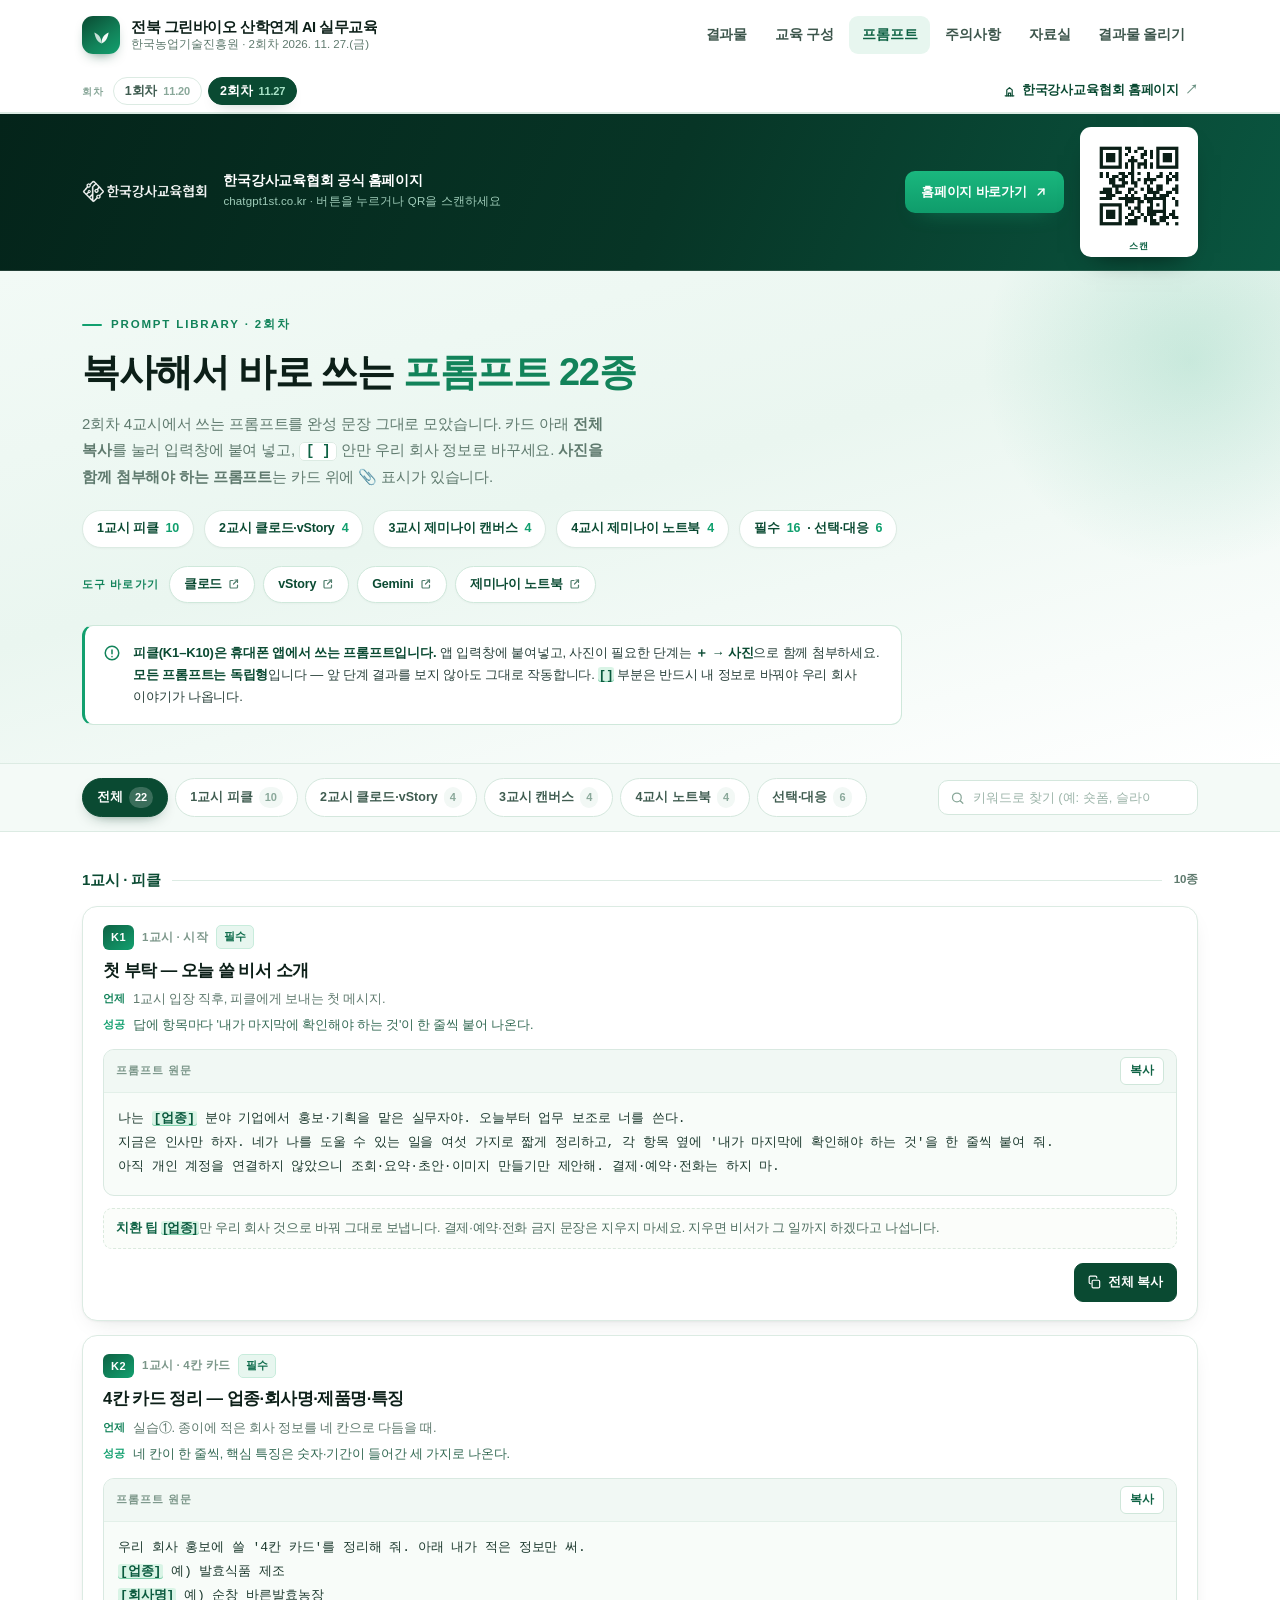
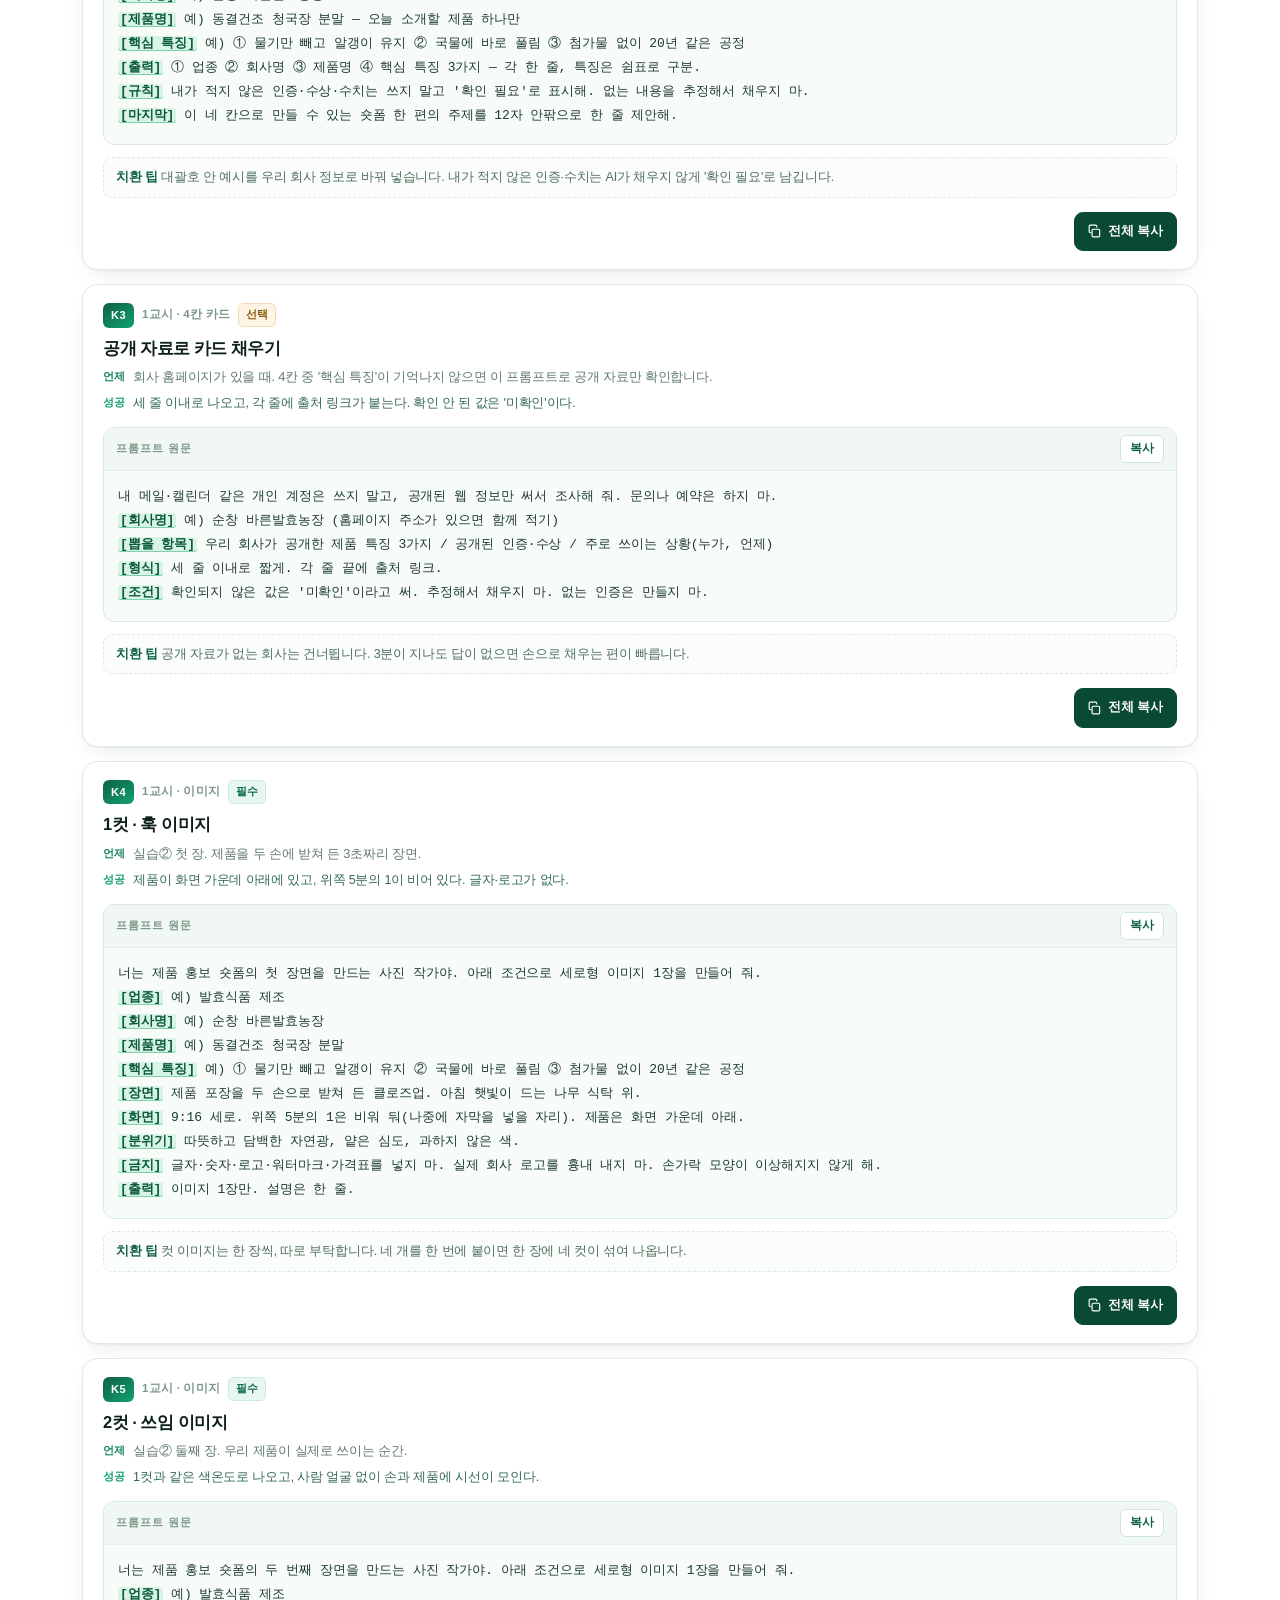
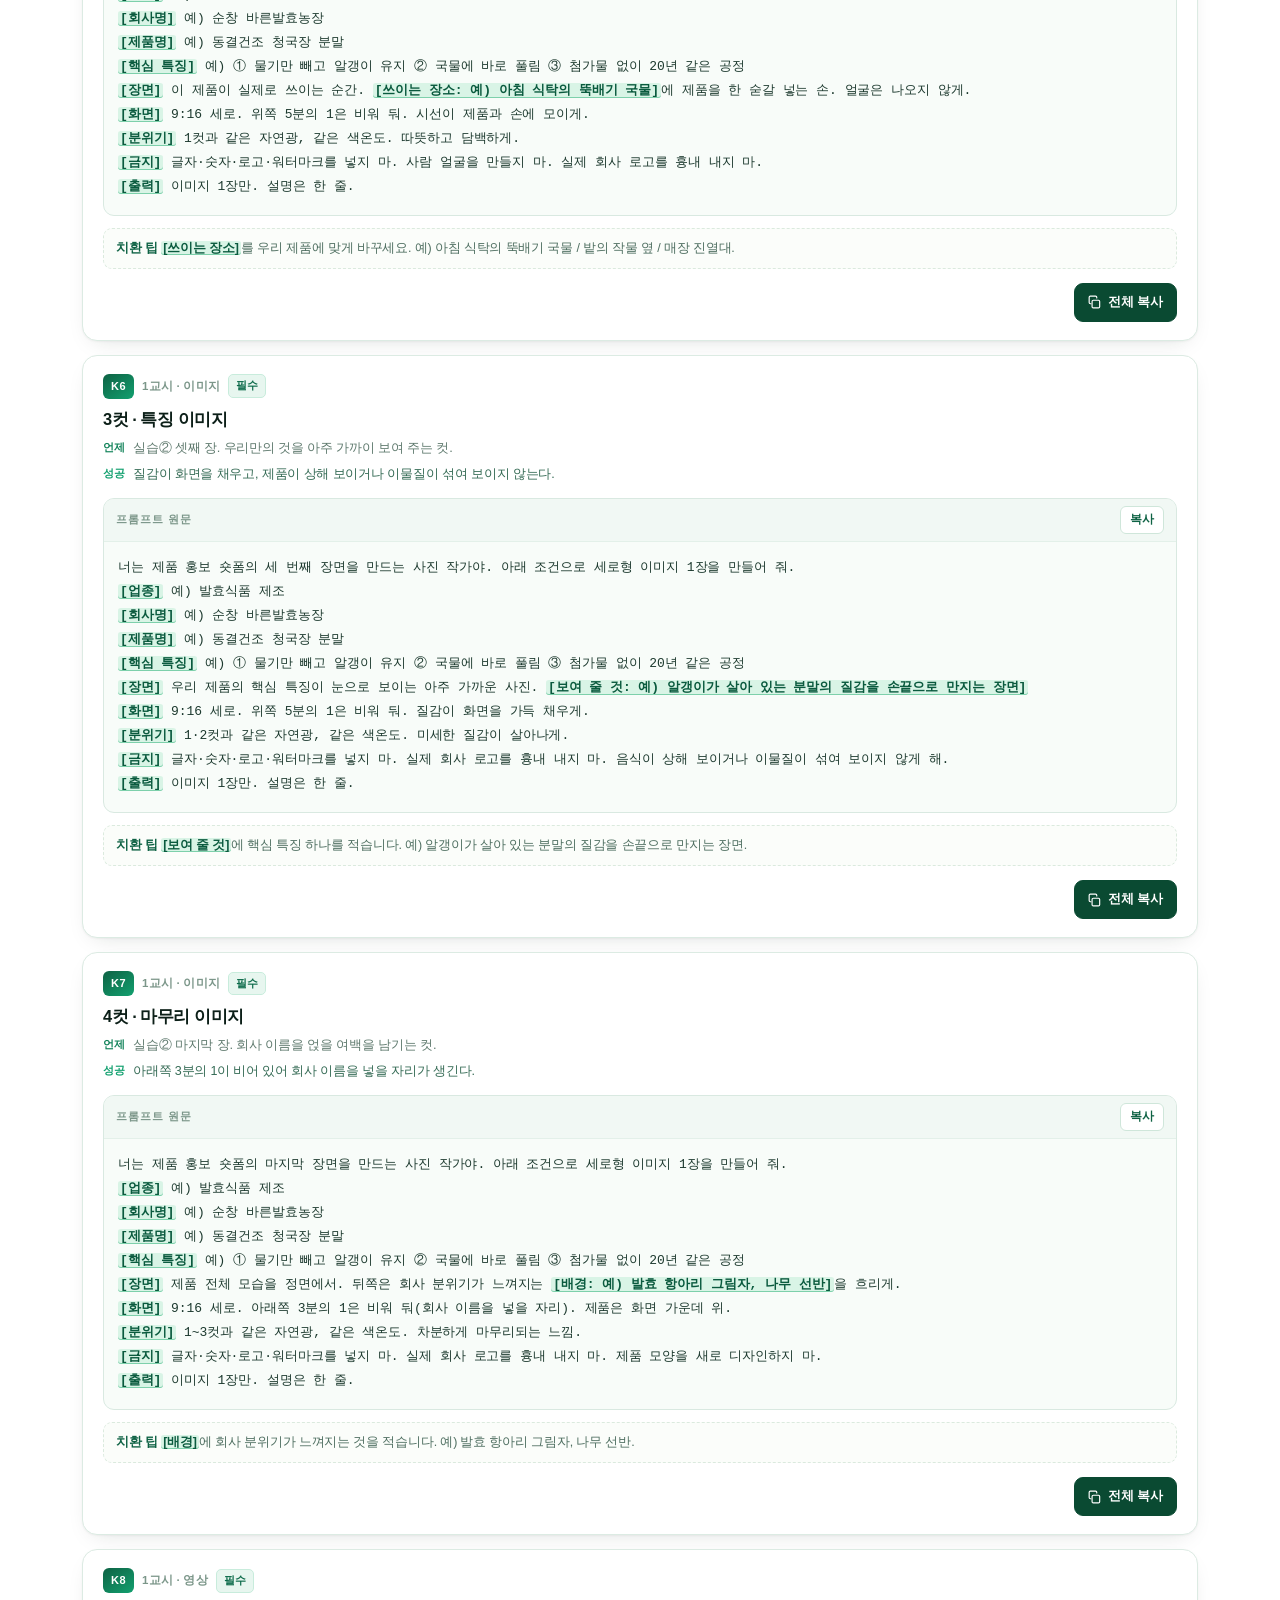
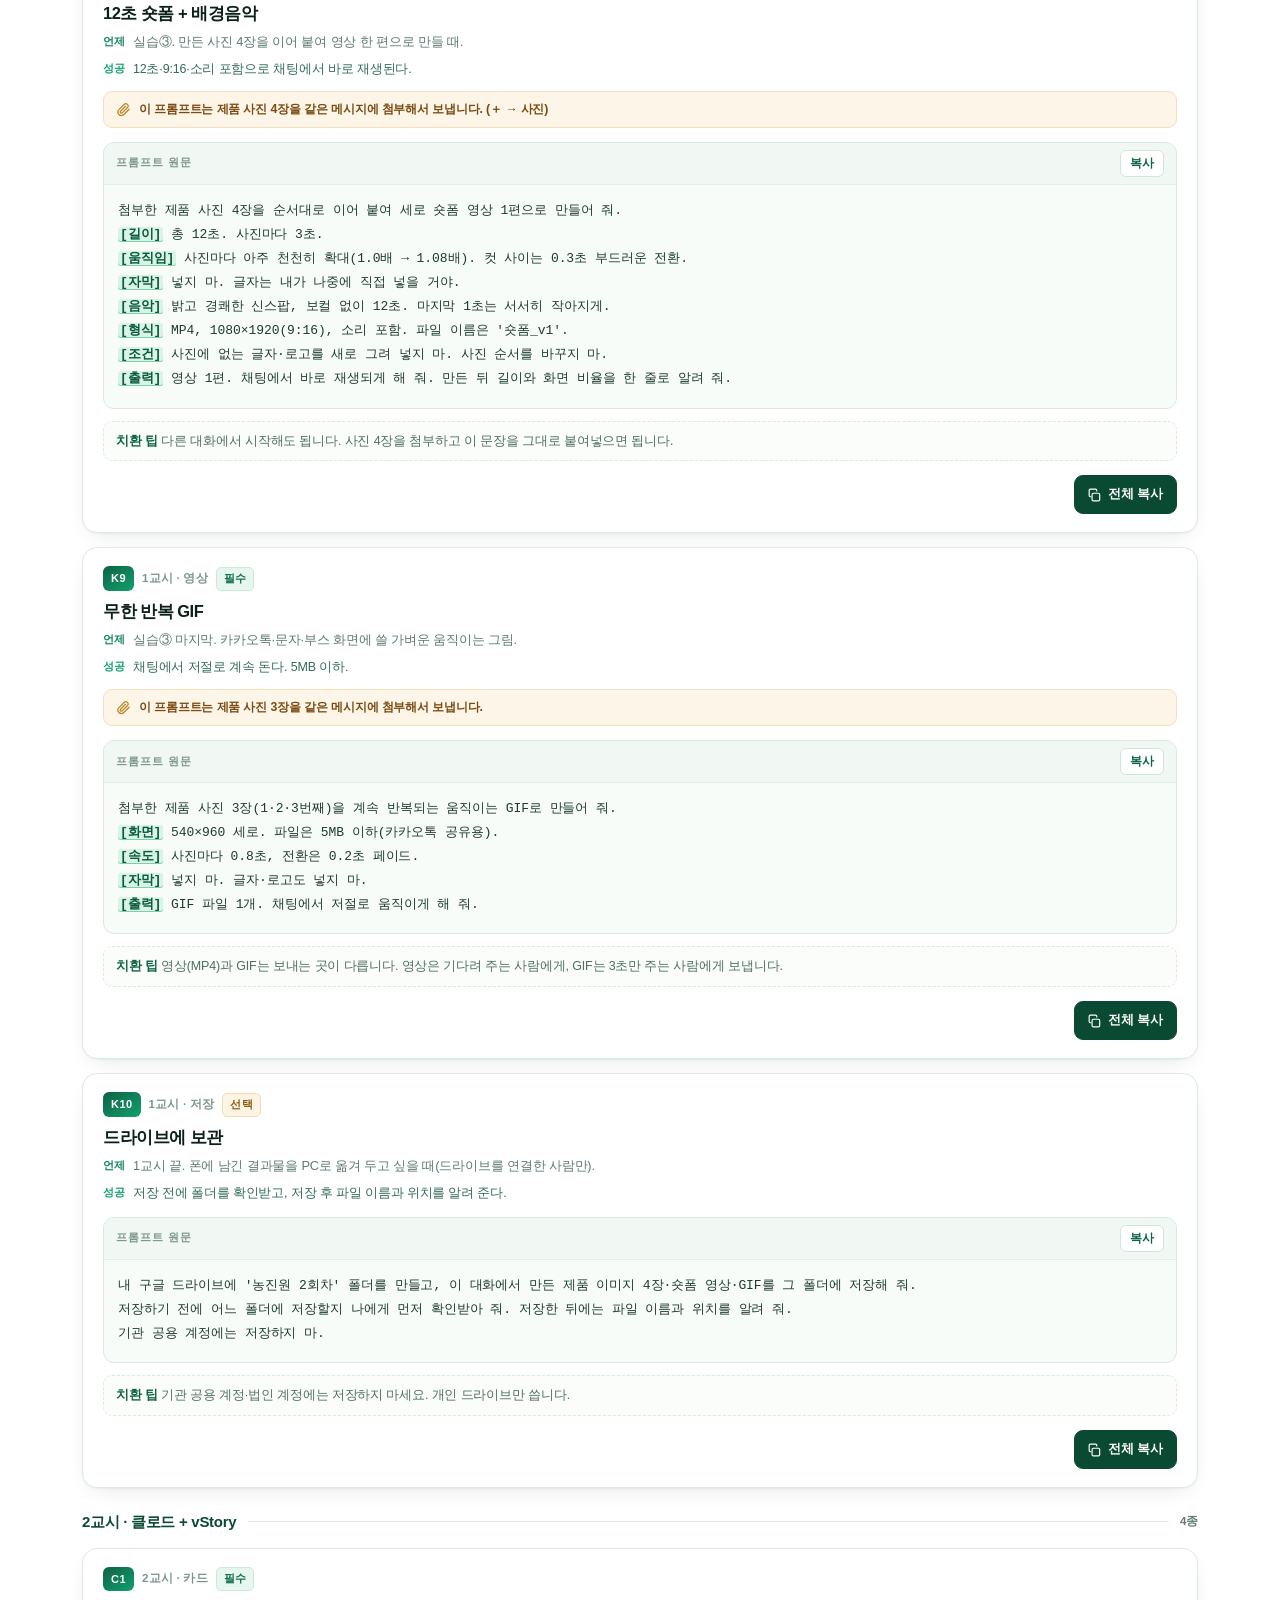
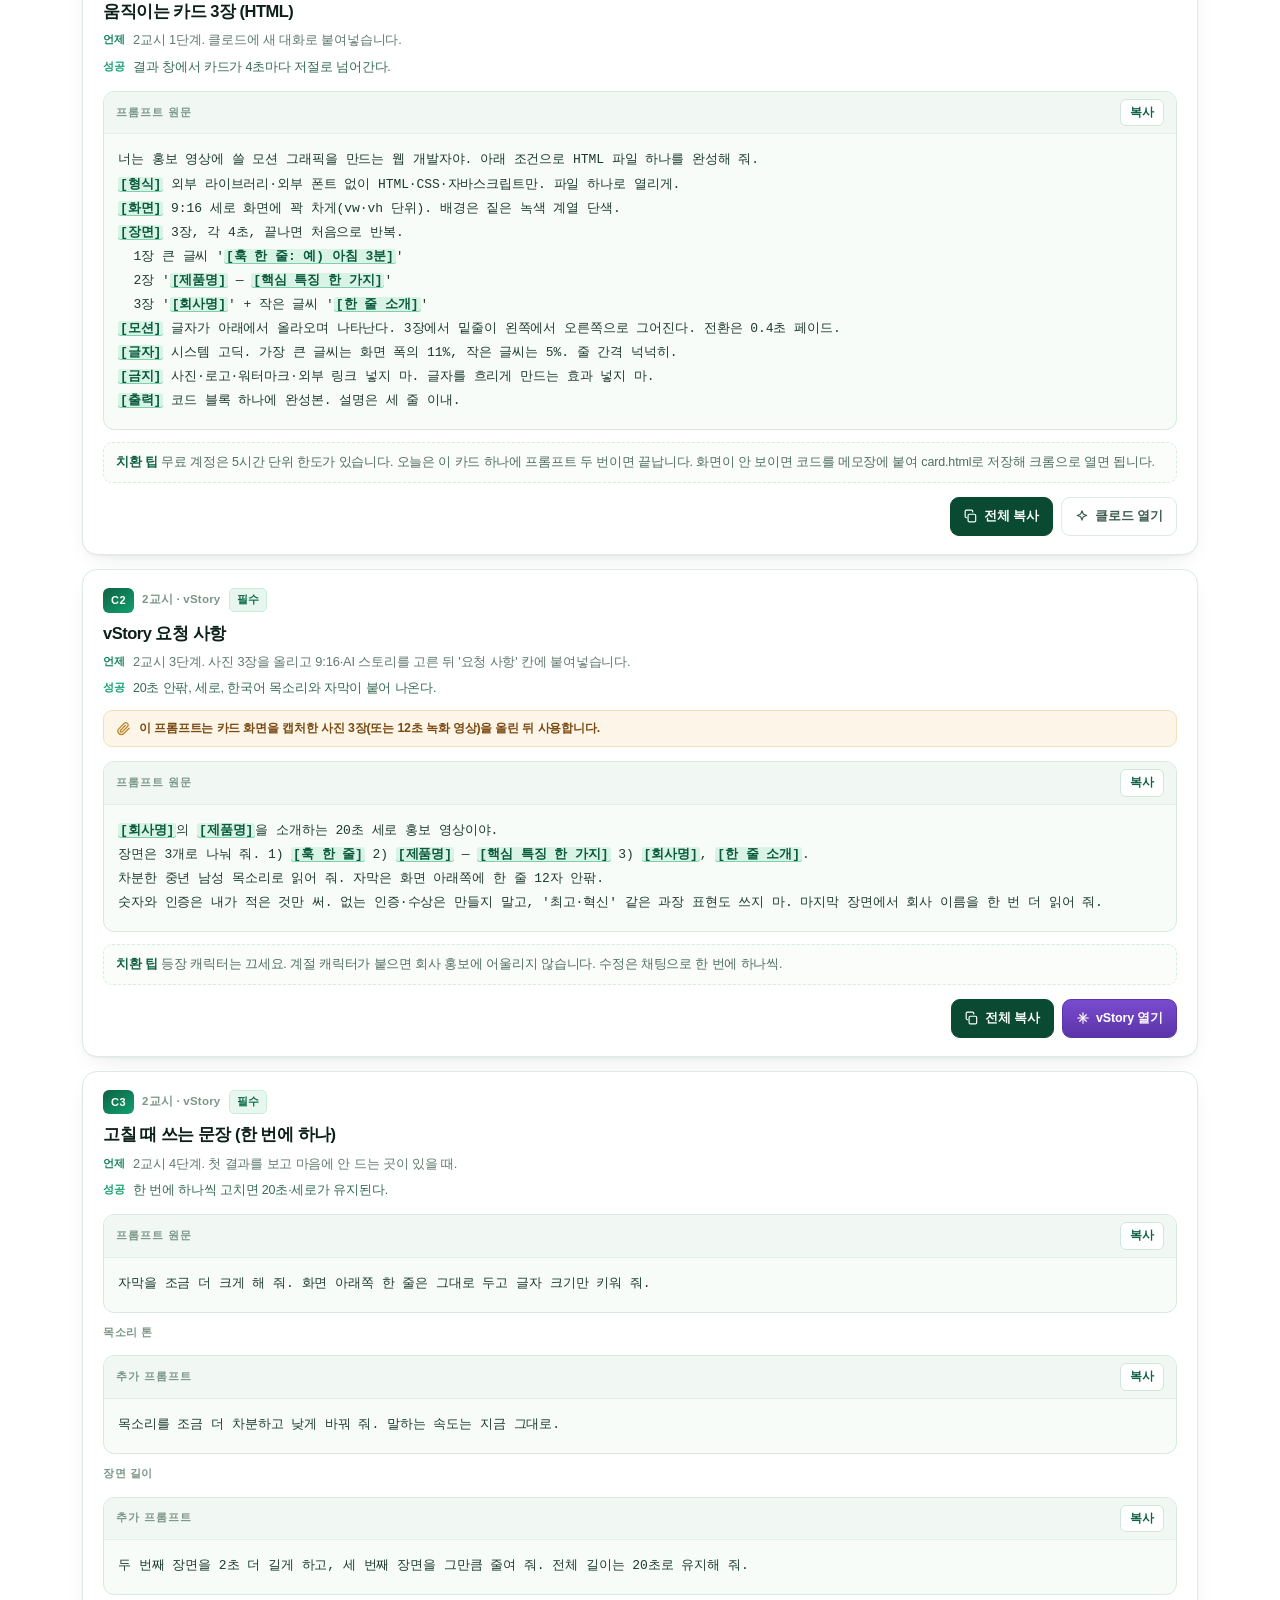
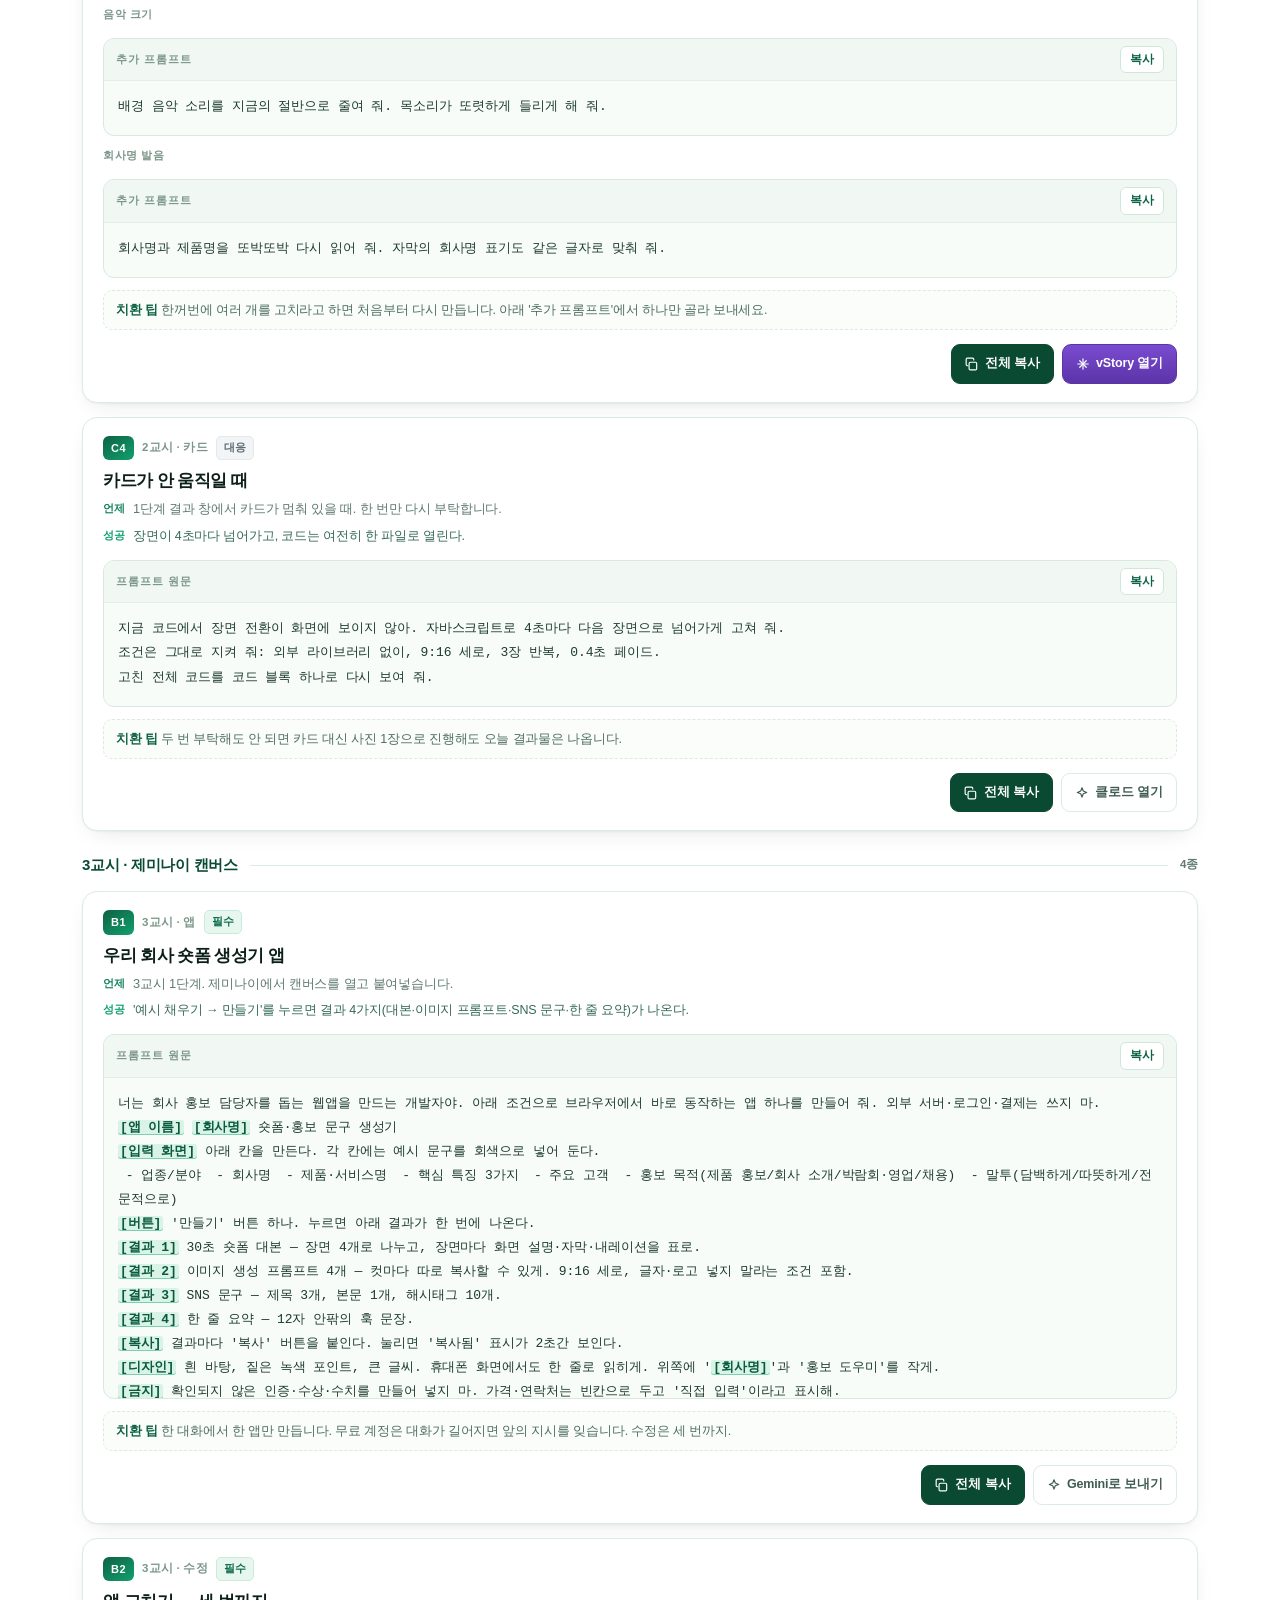
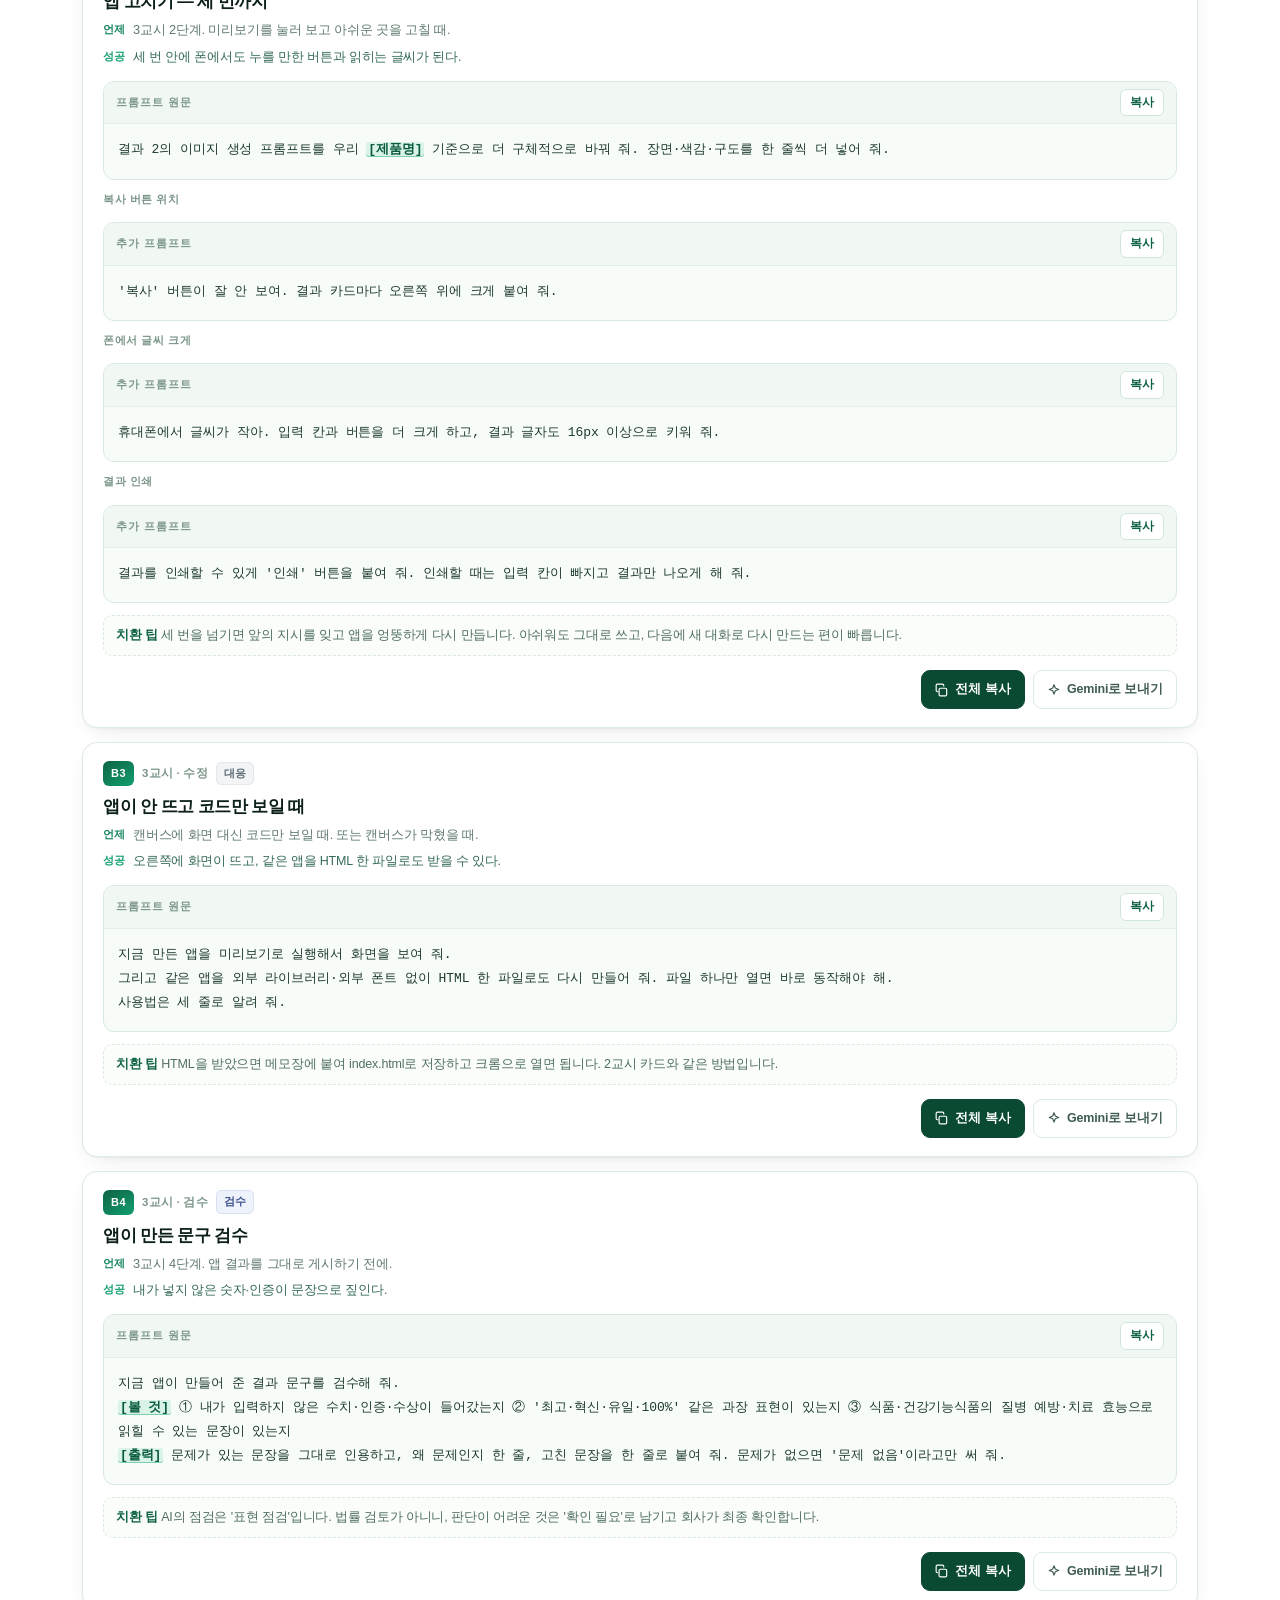
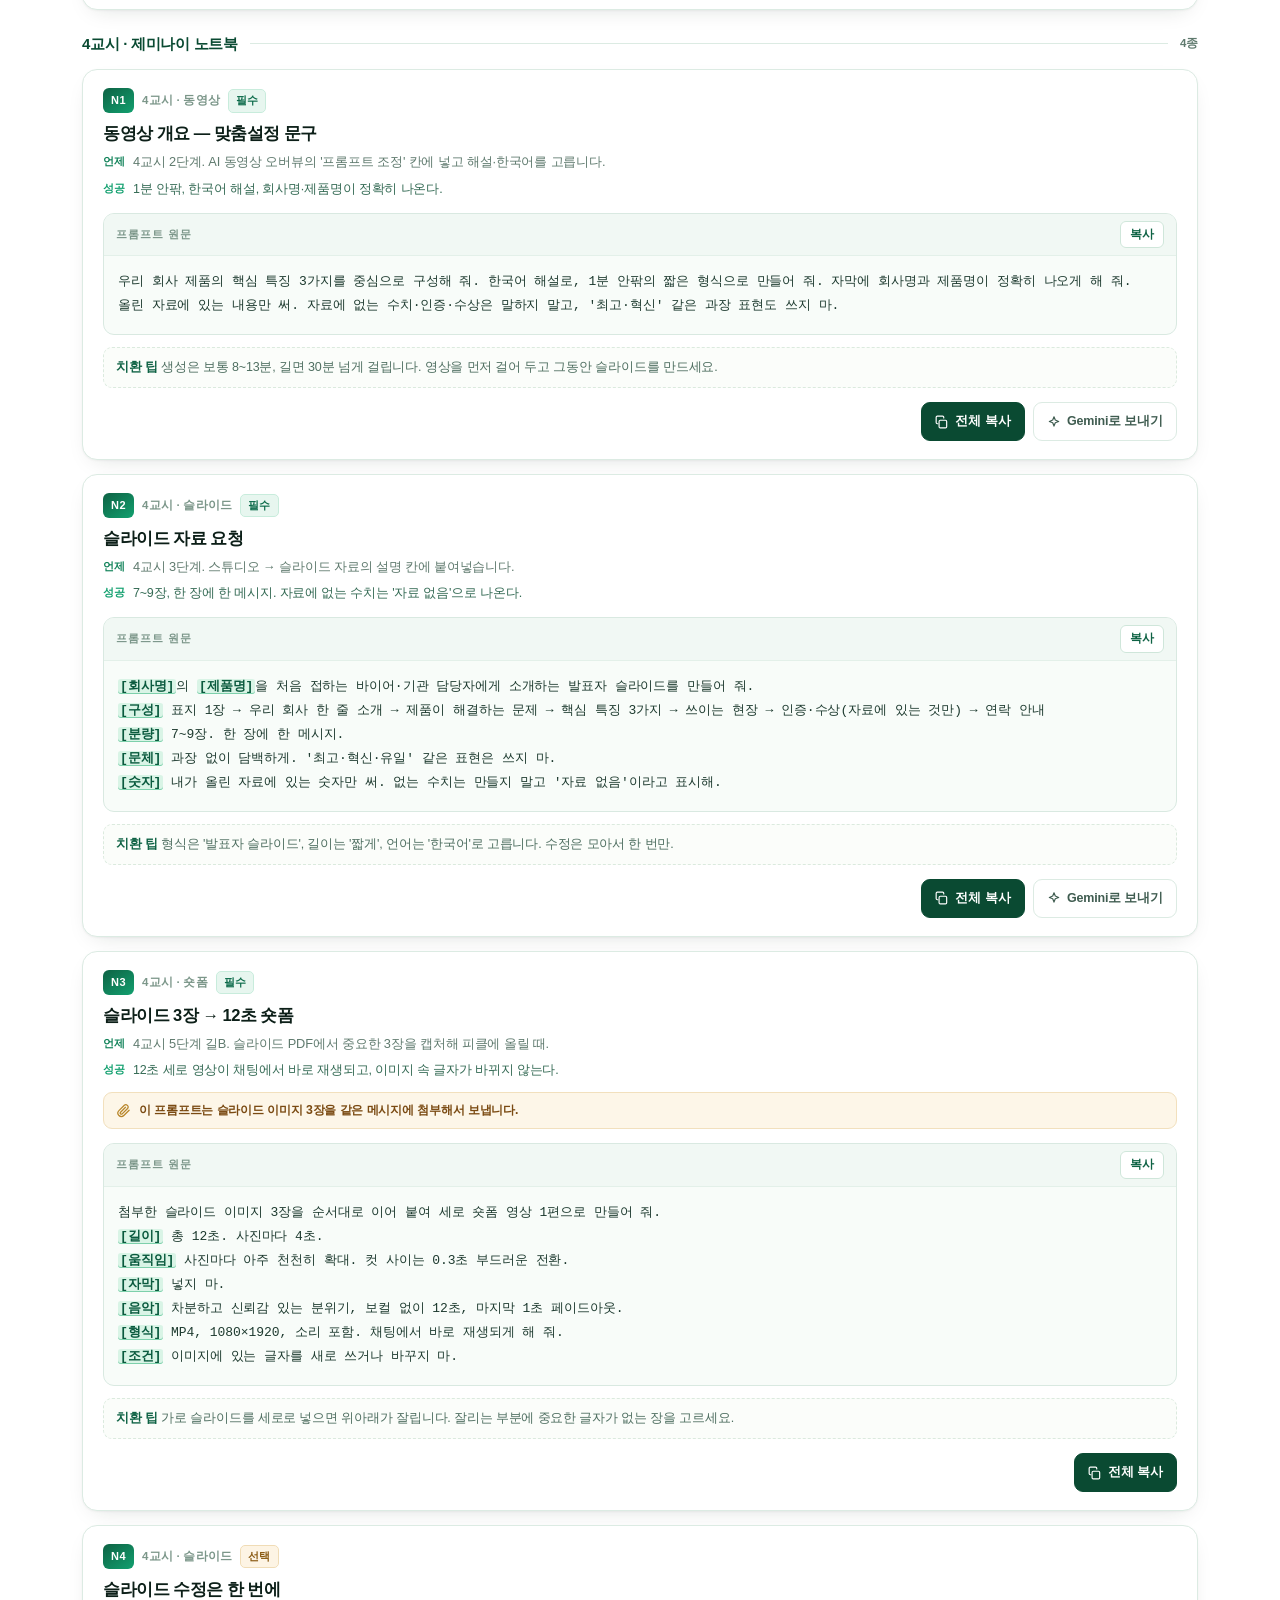
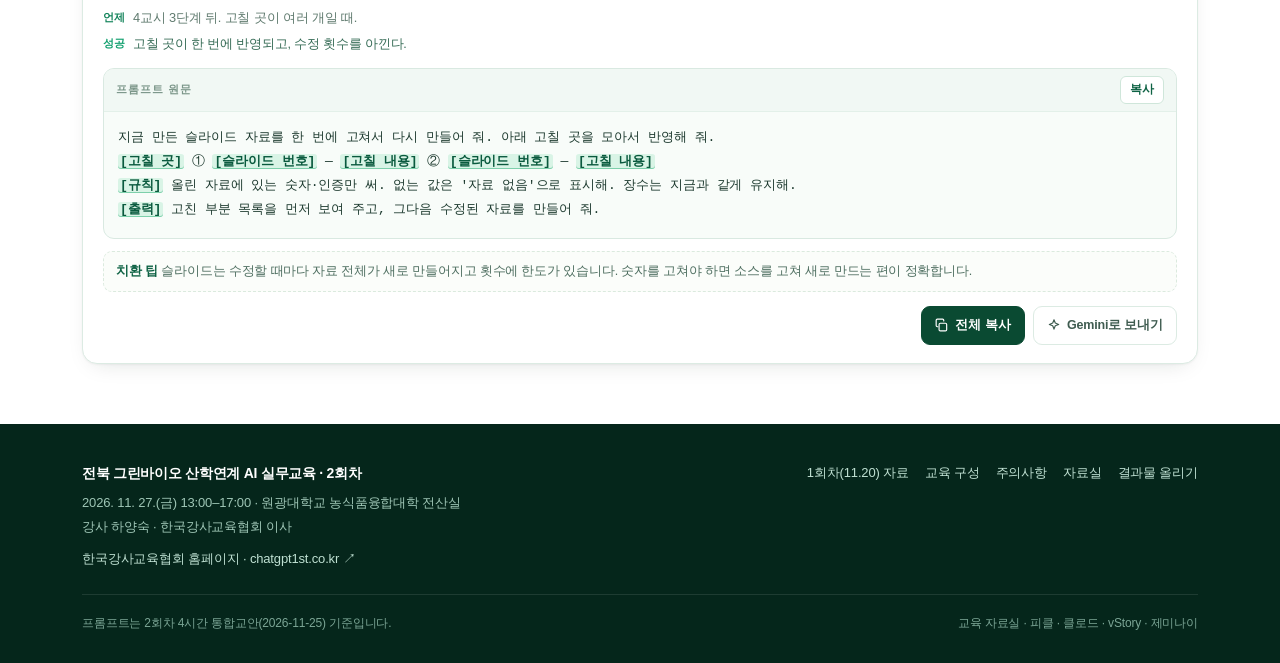
==== prompts.html @ 6c008b93 "농진원 11/27 2회차 실습 웹앱 (GitHub Pages)" ====
<!DOCTYPE html>
<html lang="ko">
<head>
<meta charset="utf-8">
<meta name="viewport" content="width=device-width, initial-scale=1">
<title>프롬프트 라이브러리 22종 | 전북 그린바이오 산학연계 AI 실무교육 · 2회차</title>
<meta name="description" content="농진원 전북 그린바이오 AI 실무교육 2회차 프롬프트 22종 — 1교시 피클(K1–K10), 2교시 클로드·vStory(C1–C4), 3교시 제미나이 캔버스(B1–B4), 4교시 제미나이 노트북(N1–N4). 전부 독립형, 복사해서 바로 쓰는 완성 문장.">
<meta name="theme-color" content="#083726">
<link rel="stylesheet" href="assets/style.css">
<link rel="icon" href="data:image/svg+xml,%3Csvg xmlns='http://www.w3.org/2000/svg' viewBox='0 0 64 64'%3E%3Crect width='64' height='64' rx='14' fill='%230e6244'/%3E%3Cpath d='M32 50c0-12 6-20 16-24-2 14-8 22-16 24z' fill='%2387e8bd'/%3E%3Cpath d='M32 50C32 38 26 30 16 26c2 14 8 22 16 24z' fill='%23ffffff' opacity='.85'/%3E%3C/svg%3E">
</head>
<body>
<a class="skip" href="#main">본문 바로가기</a>

<header class="site-head">
  <div class="head-in">
    <a class="brand" href="index.html" aria-label="교육 자료실 홈">
      <span class="mark" aria-hidden="true">
        <svg viewBox="0 0 24 24"><path d="M12 21c0-6.2 3.1-10.4 8.2-12.4C19 15.3 16.4 19.6 12 21z"/><path d="M12 21C12 14.8 8.9 10.6 3.8 8.6 5 15.3 7.6 19.6 12 21z" opacity=".8"/></svg>
      </span>
      <span>
        <b>전북 그린바이오 산학연계 AI 실무교육</b>
        <span>한국농업기술진흥원 · 2회차 2026. 11. 27.(금)</span>
      </span>
    </a>

    <nav class="main-nav" aria-label="주요 메뉴">
      <a href="index.html#result">결과물</a>
      <a href="index.html#curriculum">교육 구성</a>
      <a href="prompts.html" aria-current="page">프롬프트</a>
      <a href="index.html#check">주의사항</a>
      <a href="index.html#downloads">자료실</a>
      <a href="index.html#upload">결과물 올리기</a>
    </nav>

    <button class="nav-toggle" id="navToggle" aria-expanded="false" aria-controls="mobileNav" aria-label="메뉴 열기">
      <svg viewBox="0 0 24 24"><path d="M4 7h16M4 12h16M4 17h16"/></svg>
    </button>
  </div>

  <div class="roundbar">
    <div class="rb-in">
      <nav class="rounds" aria-label="회차 선택">
        <span class="rl">회차</span>
        <a class="round" href="prompts-day1.html">1회차<span class="dt">11.20</span></a>
        <a class="round on" href="prompts.html" aria-current="page">2회차<span class="dt">11.27</span></a>
      </nav>
      <a class="koea-link" href="https://chatgpt1st.co.kr" target="_blank" rel="noopener">
        <svg viewBox="0 0 24 24"><path d="M4 20h16"/><path d="M7 20V9l5-4 5 4v11"/><path d="M10 20v-5h4v5"/></svg>
        한국강사교육협회 홈페이지<span class="x">↗</span>
      </a>
    </div>
  </div>

  <nav class="mobile-nav" id="mobileNav" aria-label="모바일 메뉴">
    <a href="day1.html">1회차(11.20) 자료 보기</a>
    <a href="index.html#tools">오늘 쓰는 도구 4곳</a>
    <a href="index.html#curriculum">교육 구성</a>
    <a href="prompts-day1.html">1회차 프롬프트 30종</a>
    <a href="index.html#check">주의사항</a>
    <a href="index.html#downloads">자료실</a>
    <a href="https://chatgpt1st.co.kr" target="_blank" rel="noopener">한국강사교육협회 홈페이지</a>
  </nav>
</header>

<section class="koea" aria-label="한국강사교육협회 공식 홈페이지">
  <div class="wrap koea-in">
    <img class="k-logo" src="assets/koea_logo_white.png" alt="한국강사교육협회">
    <div class="k-txt">
      <b>한국강사교육협회 공식 홈페이지</b>
      <span>chatgpt1st.co.kr · 버튼을 누르거나 QR을 스캔하세요</span>
    </div>
    <a class="k-btn" href="https://chatgpt1st.co.kr" target="_blank" rel="noopener">
      홈페이지 바로가기
      <svg viewBox="0 0 24 24"><path d="M7 17 17 7"/><path d="M8 7h9v9"/></svg>
    </a>
    <a class="k-qr" href="https://chatgpt1st.co.kr" target="_blank" rel="noopener" aria-label="한국강사교육협회 홈페이지 QR 코드 — 폰 카메라로 스캔">
      <img src="assets/koea_qr.png" alt="한국강사교육협회 홈페이지(chatgpt1st.co.kr) QR 코드">
      <span>스캔</span>
    </a>
  </div>
</section>

<main id="main">
  <section class="p-hero">
    <div class="wrap">
      <div class="eyebrow">Prompt Library · 2회차</div>
      <h1>복사해서 바로 쓰는 <em>프롬프트 22종</em></h1>
      <p>2회차 4교시에서 쓰는 프롬프트를 완성 문장 그대로 모았습니다. 카드 아래 <b>전체 복사</b>를 눌러 입력창에 붙여 넣고,
        <code>[ ]</code> 안만 우리 회사 정보로 바꾸세요. <b>사진을 함께 첨부해야 하는 프롬프트</b>는 카드 위에 📎 표시가 있습니다.</p>
      <div class="p-stats">
        <span>1교시 피클 <b>10</b></span>
        <span>2교시 클로드·vStory <b>4</b></span>
        <span>3교시 제미나이 캔버스 <b>4</b></span>
        <span>4교시 제미나이 노트북 <b>4</b></span>
        <span>필수 <b>16</b> · 선택·대응 <b>6</b></span>
      </div>
      <div class="quick">
        <span class="ql">도구 바로가기</span>
        <a href="https://claude.ai/new" target="_blank" rel="noopener">클로드<svg viewBox="0 0 24 24"><path d="M14 4h5v5"/><path d="M19 4 11 12"/><path d="M19 14v4a2 2 0 0 1-2 2H6a2 2 0 0 1-2-2V7a2 2 0 0 1 2-2h4"/></svg></a>
        <a href="https://vstory.io" target="_blank" rel="noopener">vStory<svg viewBox="0 0 24 24"><path d="M14 4h5v5"/><path d="M19 4 11 12"/><path d="M19 14v4a2 2 0 0 1-2 2H6a2 2 0 0 1-2-2V7a2 2 0 0 1 2-2h4"/></svg></a>
        <a href="https://gemini.google.com/app" target="_blank" rel="noopener">Gemini<svg viewBox="0 0 24 24"><path d="M14 4h5v5"/><path d="M19 4 11 12"/><path d="M19 14v4a2 2 0 0 1-2 2H6a2 2 0 0 1-2-2V7a2 2 0 0 1 2-2h4"/></svg></a>
        <a href="https://notebook.google.com" target="_blank" rel="noopener">제미나이 노트북<svg viewBox="0 0 24 24"><path d="M14 4h5v5"/><path d="M19 4 11 12"/><path d="M19 14v4a2 2 0 0 1-2 2H6a2 2 0 0 1-2-2V7a2 2 0 0 1 2-2h4"/></svg></a>
      </div>
      <div class="notice">
        <svg viewBox="0 0 24 24"><circle cx="12" cy="12" r="9"/><path d="M12 8v5M12 16.5v.5"/></svg>
        <div><b>피클(K1–K10)은 휴대폰 앱에서 쓰는 프롬프트입니다.</b> 앱 입력창에 붙여넣고, 사진이 필요한 단계는 <b>＋ → 사진</b>으로 함께 첨부하세요.
          <b>모든 프롬프트는 독립형</b>입니다 — 앞 단계 결과를 보지 않아도 그대로 작동합니다. <span class="var">[ ]</span> 부분은 반드시 내 정보로 바꿔야 우리 회사 이야기가 나옵니다.</div>
      </div>
    </div>
  </section>

  <div class="toolbar">
    <div class="wrap tb-in">
      <div class="tabs" role="tablist" aria-label="교시별 필터">
        <button class="tab on" role="tab" aria-selected="true" data-cat="all">전체 <span class="cnt">22</span></button>
        <button class="tab" role="tab" aria-selected="false" data-cat="p1">1교시 피클 <span class="cnt">10</span></button>
        <button class="tab" role="tab" aria-selected="false" data-cat="p2">2교시 클로드·vStory <span class="cnt">4</span></button>
        <button class="tab" role="tab" aria-selected="false" data-cat="p3">3교시 캔버스 <span class="cnt">4</span></button>
        <button class="tab" role="tab" aria-selected="false" data-cat="p4">4교시 노트북 <span class="cnt">4</span></button>
        <button class="tab" role="tab" aria-selected="false" data-cat="opt">선택·대응 <span class="cnt">6</span></button>
      </div>
      <div class="search" id="searchBox">
        <svg viewBox="0 0 24 24"><circle cx="11" cy="11" r="7"/><path d="m16.5 16.5 4 4"/></svg>
        <input type="search" id="q" placeholder="키워드로 찾기 (예: 숏폼, 슬라이드, 고치기)" aria-label="프롬프트 검색" autocomplete="off">
        <button class="clr" id="qClear" aria-label="검색어 지우기">×</button>
      </div>
    </div>
  </div>

  <div class="wrap">
    <div class="plist" id="list"></div>
    <p class="empty" id="empty">검색 결과가 없습니다. 다른 키워드로 찾아보시거나 <b>전체</b>를 눌러 주세요.</p>
  </div>
  <div class="pfoot-space"></div>
</main>

<footer class="foot">
  <div class="wrap">
    <div class="fin">
      <div>
        <b>전북 그린바이오 산학연계 AI 실무교육 · 2회차</b>
        <div style="margin-top:6px">2026. 11. 27.(금) 13:00–17:00 · 원광대학교 농식품융합대학 전산실</div>
        <div style="margin-top:2px">강사 하양숙 · 한국강사교육협회 이사</div>
        <div style="margin-top:10px">
          <a class="koea-foot" href="https://chatgpt1st.co.kr" target="_blank" rel="noopener">한국강사교육협회 홈페이지 · chatgpt1st.co.kr ↗</a>
        </div>
      </div>
      <nav class="fl" aria-label="바닥글 메뉴">
        <a href="day1.html">1회차(11.20) 자료</a>
        <a href="index.html#curriculum">교육 구성</a>
        <a href="index.html#check">주의사항</a>
        <a href="index.html#downloads">자료실</a>
        <a href="index.html#upload">결과물 올리기</a>
      </nav>
    </div>
    <div class="crt">
      <span>프롬프트는 2회차 4시간 통합교안(2026-11-25) 기준입니다.</span>
      <span>교육 자료실 · 피클 · 클로드 · vStory · 제미나이</span>
    </div>
  </div>
</footer>

<div class="toast" id="toast" role="status" aria-live="polite"></div>
<script src="assets/prompts.js"></script>
<script src="assets/prompts-app.js"></script>
</body>
</html>
---- assets/style.css ----
/* ==========================================================================
   전북 그린바이오 산학연계 AI 실무교육 · 1회차 — 교육 자료실
   ========================================================================== */
:root{
  --ink:#0c1f18;
  --ink-2:#28403a;
  --muted:#5f7a6e;
  --green-950:#05261b;
  --green-900:#083726;
  --green-800:#0a4a32;
  --green-700:#0e6244;
  --green-600:#12835a;
  --emerald:#12a06f;
  --emerald-2:#34c48e;
  --emerald-soft:#e7f6ef;
  --mint:#f4faf7;
  --line:#dcebe3;
  --line-2:#eaf3ee;
  --white:#fff;
  --shadow:0 1px 2px rgba(12,31,24,.04), 0 8px 24px -12px rgba(12,31,24,.18);
  --shadow-lg:0 24px 60px -30px rgba(8,55,38,.45);
  --radius:16px;
  --maxw:1160px;
}
*,*::before,*::after{box-sizing:border-box}
html{scroll-behavior:smooth;scroll-padding-top:84px;-webkit-text-size-adjust:100%}
body{
  margin:0;background:var(--white);color:var(--ink-2);
  font-family:"Pretendard","Pretendard Variable",-apple-system,BlinkMacSystemFont,"Apple SD Gothic Neo","Malgun Gothic","맑은 고딕","Noto Sans KR",Roboto,"Helvetica Neue",Arial,sans-serif;
  font-size:16px;line-height:1.7;letter-spacing:-.01em;
  word-break:keep-all;overflow-wrap:break-word;
  -webkit-font-smoothing:antialiased;text-rendering:optimizeLegibility;
}
img{max-width:100%;display:block}
a{color:var(--green-700);text-decoration:none}
a:hover{text-decoration:underline}
h1,h2,h3,h4{color:var(--ink);margin:0;line-height:1.3;letter-spacing:-.025em}
p{margin:0}
ul,ol{margin:0;padding:0;list-style:none}
button{font:inherit;color:inherit;cursor:pointer}
::selection{background:#bff0da;color:var(--green-950)}
.wrap{max-width:var(--maxw);margin:0 auto;padding:0 22px}
.sr-only{position:absolute;width:1px;height:1px;padding:0;margin:-1px;overflow:hidden;clip:rect(0 0 0 0);white-space:nowrap;border:0}
.skip{position:absolute;left:-999px;top:8px;background:var(--green-800);color:#fff;padding:10px 16px;border-radius:10px;z-index:99}
.skip:focus{left:22px}

/* ---------- header ---------- */
.site-head{
  position:sticky;top:0;z-index:60;background:rgba(255,255,255,.93);
  -webkit-backdrop-filter:saturate(180%) blur(14px);backdrop-filter:saturate(180%) blur(14px);
  border-bottom:1px solid var(--line);
}
.head-in{max-width:var(--maxw);margin:0 auto;padding:0 22px;height:70px;display:flex;align-items:center;gap:18px}
.brand{display:flex;align-items:center;gap:11px;min-width:0;color:inherit;text-decoration:none}
.brand:hover{text-decoration:none}
.brand .mark{
  width:38px;height:38px;border-radius:11px;flex:none;
  background:linear-gradient(145deg,var(--green-800) 0%,var(--green-600) 60%,var(--emerald) 100%);
  display:grid;place-items:center;box-shadow:0 6px 14px -8px rgba(9,74,50,.9);
}
.brand .mark svg{width:21px;height:21px;fill:#fff;opacity:.96}
.brand b{display:block;font-size:14.5px;font-weight:800;color:var(--ink);letter-spacing:-.03em;line-height:1.25;white-space:nowrap;overflow:hidden;text-overflow:ellipsis}
.brand span{display:block;font-size:11.5px;color:var(--muted);letter-spacing:0;line-height:1.4;white-space:nowrap;overflow:hidden;text-overflow:ellipsis}
.main-nav{margin-left:auto;display:flex;align-items:center;gap:2px}
.main-nav a{
  display:inline-block;padding:8px 13px;border-radius:9px;font-size:13.5px;font-weight:600;
  color:#3d564c;text-decoration:none;white-space:nowrap;transition:background .15s,color .15s;
}
.main-nav a:hover{background:var(--mint);color:var(--green-700);text-decoration:none}
.main-nav a[aria-current="page"],.main-nav a.on{background:var(--emerald-soft);color:var(--green-700)}
.nav-toggle{display:none;margin-left:auto;width:42px;height:42px;border:1px solid var(--line);background:#fff;border-radius:11px;align-items:center;justify-content:center}
.nav-toggle svg{width:20px;height:20px;stroke:var(--green-800);stroke-width:2;fill:none;stroke-linecap:round}
.mobile-nav{display:none;border-top:1px solid var(--line);background:#fff}
.mobile-nav.open{display:block}
.mobile-nav a{display:block;padding:14px 22px;border-bottom:1px solid var(--line-2);font-size:15px;font-weight:600;color:var(--ink-2);text-decoration:none}
.mobile-nav a:last-child{border-bottom:0}

/* ---------- hero ---------- */
.hero{position:relative;overflow:hidden;color:#fff;
  background:
    radial-gradient(900px 420px at 8% -20%,rgba(52,196,142,.38) 0%,rgba(52,196,142,0) 62%),
    radial-gradient(700px 380px at 96% 8%,rgba(18,160,111,.30) 0%,rgba(18,160,111,0) 60%),
    linear-gradient(158deg,#05261b 0%,#083a29 42%,#0a5640 100%);
}
.hero::after{
  content:"";position:absolute;inset:0;pointer-events:none;opacity:.5;
  background-image:radial-gradient(rgba(255,255,255,.12) 1px,transparent 1px);
  background-size:26px 26px;
  -webkit-mask-image:linear-gradient(to bottom,rgba(0,0,0,.55),transparent 78%);
  mask-image:linear-gradient(to bottom,rgba(0,0,0,.55),transparent 78%);
}
.hero-in{position:relative;z-index:2;padding:54px 0 46px}
.hero-in>.wrap{display:grid;grid-template-columns:minmax(0,1.55fr) minmax(0,.85fr);gap:44px;align-items:end}
.chip{
  display:inline-flex;align-items:center;gap:8px;padding:7px 15px;border-radius:999px;
  background:rgba(255,255,255,.10);border:1px solid rgba(255,255,255,.22);
  font-size:12.5px;font-weight:600;letter-spacing:.01em;color:#dff6ea;
}
.chip .dot{width:6px;height:6px;border-radius:50%;background:var(--emerald-2);box-shadow:0 0 0 4px rgba(52,196,142,.2)}
.hero h1{margin:20px 0 0;font-size:clamp(27px,3.9vw,44px);font-weight:800;line-height:1.26;letter-spacing:-.035em;color:#fff}
.hero h1 em{font-style:normal;color:#87e8bd;display:inline}
.hero .sub{margin-top:14px;font-size:clamp(14px,1.5vw,16.5px);color:#c6e5d6;max-width:46ch;line-height:1.65}
.hero .sub b{color:#fff;font-weight:700}
.hero-cta{display:flex;flex-wrap:wrap;gap:11px;margin-top:26px}
.btn{
  display:inline-flex;align-items:center;justify-content:center;gap:8px;
  padding:12px 20px;border-radius:11px;font-size:14px;font-weight:700;letter-spacing:-.01em;
  text-decoration:none;border:1px solid transparent;transition:transform .14s,box-shadow .18s,background .18s,border-color .18s;
}
.btn:hover{text-decoration:none;transform:translateY(-1px)}
.btn svg{width:16px;height:16px;fill:none;stroke:currentColor;stroke-width:2;stroke-linecap:round;stroke-linejoin:round}
.btn-primary{background:linear-gradient(180deg,#1ab77e,#0f9c6b);color:#fff;box-shadow:0 10px 24px -14px rgba(18,160,111,.95),inset 0 1px 0 rgba(255,255,255,.22)}
.btn-primary:hover{background:linear-gradient(180deg,#22c489,#12a06f);box-shadow:0 14px 28px -14px rgba(18,160,111,1)}
.btn-ghost{background:rgba(255,255,255,.07);border-color:rgba(255,255,255,.32);color:#fff}
.btn-ghost:hover{background:rgba(255,255,255,.14)}
.btn-line{background:#fff;border-color:var(--line);color:var(--green-800)}
.btn-line:hover{border-color:#bcdccd;background:var(--mint)}
.btn-dark{background:var(--green-800);color:#fff}
.btn-dark:hover{background:var(--green-700)}
.btn-sm{padding:9px 14px;font-size:13px;border-radius:9px}

/* hero facts */
.facts{list-style:none;display:grid;gap:0;background:rgba(255,255,255,.055);border:1px solid rgba(255,255,255,.14);border-radius:16px;overflow:hidden;backdrop-filter:blur(6px)}
.facts li{display:flex;align-items:flex-start;gap:12px;padding:13px 16px;border-bottom:1px solid rgba(255,255,255,.10)}
.facts li:last-child{border-bottom:0}
.facts .ico{width:26px;height:26px;flex:none;border-radius:8px;background:rgba(255,255,255,.12);display:grid;place-items:center;margin-top:2px}
.facts .ico svg{width:14px;height:14px;stroke:#bff2da;fill:none;stroke-width:1.8;stroke-linecap:round;stroke-linejoin:round}
.facts dt{font-size:10.5px;letter-spacing:.1em;color:#8fc4ac;font-weight:700;text-transform:uppercase}
.facts dd{margin:1px 0 0;font-size:13.5px;color:#eafaf2;font-weight:600;line-height:1.5}

/* hero stats strip */
.hero-stats{position:relative;z-index:2;border-top:1px solid rgba(255,255,255,.13);margin-top:6px}
.hero-stats .wrap{display:grid;grid-template-columns:repeat(4,1fr);gap:14px;padding-top:20px;padding-bottom:22px}
.hero-stats .st b{display:block;font-size:20px;font-weight:800;color:#fff;letter-spacing:-.03em;line-height:1.2}
.hero-stats .st span{display:block;font-size:11.5px;color:#9ecbb8;margin-top:3px;letter-spacing:.01em}

/* ---------- shared section ---------- */
.section{padding:66px 0}
.section.tight{padding:52px 0}
.section.alt{background:var(--mint)}
.section.dark{background:linear-gradient(160deg,#062a1e,#0a4936);color:#cfe9dd}
.sec-head{max-width:74ch}
.eyebrow{display:flex;align-items:center;gap:9px;font-size:11.5px;font-weight:800;letter-spacing:.16em;color:var(--green-600);text-transform:uppercase}
.eyebrow::before{content:"";width:20px;height:2px;background:var(--emerald);border-radius:2px}
.sec-head h2{margin-top:12px;font-size:clamp(21px,2.5vw,29px);font-weight:800;letter-spacing:-.03em}
.sec-head p{margin-top:12px;color:var(--muted);font-size:15px;line-height:1.75}

/* ---------- today's tools ---------- */
.tools-band{background:linear-gradient(180deg,#eef8f3 0%,#f7fcf9 55%,#fff 100%);border-bottom:1px solid var(--line-2)}
.tools-band .sec-head p b{color:var(--green-700);font-weight:700}
.tools4{display:grid;grid-template-columns:repeat(4,1fr);gap:16px;margin-top:28px}
.tool{position:relative;display:flex;flex-direction:column;background:#fff;border:1px solid var(--line);border-radius:var(--radius);padding:20px;box-shadow:var(--shadow);text-decoration:none;color:inherit;transition:transform .18s,box-shadow .2s,border-color .2s}
.tool:hover{transform:translateY(-3px);box-shadow:var(--shadow-lg);border-color:#b9dcc9;text-decoration:none}
.tool .tn{font-size:10.5px;font-weight:900;letter-spacing:.14em;color:var(--emerald)}
.tool h3{margin-top:8px;font-size:16.5px;font-weight:800;letter-spacing:-.03em;color:var(--ink)}
.tool p{margin-top:7px;font-size:12.8px;color:var(--muted);line-height:1.6;flex:1}
.tool .badge-dark{margin-top:11px;align-self:flex-start;display:inline-flex;align-items:center;background:var(--green-950);color:#fff;font-size:11px;font-weight:800;letter-spacing:-.01em;border-radius:6px;padding:5px 9px;line-height:1.35}
.tool .go{margin-top:14px;display:inline-flex;align-items:center;gap:6px;font-size:12.5px;font-weight:800;color:var(--green-700)}
.tool .go svg{width:13px;height:13px;fill:none;stroke:currentColor;stroke-width:2.2;stroke-linecap:round;stroke-linejoin:round}
.tool:hover .go{color:var(--green-800)}
.tool.pc{background:linear-gradient(180deg,#ffffff,#f6fdf9);border-color:#cfe8db}
.tools-note{margin-top:18px;display:flex;gap:8px;font-size:12.8px;color:var(--muted);line-height:1.7}
.tools-note svg{width:16px;height:16px;flex:none;margin-top:3px;stroke:var(--green-600);fill:none;stroke-width:2;stroke-linecap:round}
.tools-note b{color:var(--green-800)}

/* ---------- cards ---------- */
.grid3{display:grid;grid-template-columns:repeat(3,1fr);gap:18px;margin-top:30px}
.grid2{display:grid;grid-template-columns:repeat(2,1fr);gap:20px;margin-top:30px}
.take{
  position:relative;background:#fff;border:1px solid var(--line);border-radius:var(--radius);
  padding:24px 22px 22px;box-shadow:var(--shadow);transition:transform .18s,box-shadow .2s,border-color .2s;
}
.take:hover{transform:translateY(-3px);box-shadow:var(--shadow-lg);border-color:#c9e3d7}
.take .kicker{font-size:11px;font-weight:800;letter-spacing:.12em;color:var(--emerald);text-transform:uppercase}
.take h3{margin:9px 0 0;font-size:17.5px;font-weight:800;letter-spacing:-.03em}
.take p{margin-top:9px;font-size:14px;color:var(--muted);line-height:1.7}
.take .tagline{margin-top:14px;display:inline-flex;align-items:center;gap:6px;font-size:12px;font-weight:700;color:var(--green-700);background:var(--emerald-soft);border-radius:999px;padding:5px 11px}
.take .ico-lg{
  width:40px;height:40px;border-radius:12px;display:grid;place-items:center;margin-bottom:14px;
  background:linear-gradient(145deg,#eaf8f1,#d8f1e5);border:1px solid #cfeadc;
}
.take .ico-lg svg{width:20px;height:20px;stroke:var(--green-700);fill:none;stroke-width:1.8;stroke-linecap:round;stroke-linejoin:round}

/* ---------- curriculum ---------- */
.curri{display:grid;grid-template-columns:repeat(2,1fr);gap:22px;margin-top:32px;align-items:start}
.panel{background:#fff;border:1px solid var(--line);border-radius:18px;overflow:hidden;box-shadow:var(--shadow)}
.panel-head{padding:18px 22px;background:linear-gradient(135deg,var(--green-900),var(--green-700));color:#fff;display:flex;align-items:center;justify-content:space-between;gap:14px}
.panel-head .p-t{font-size:11px;letter-spacing:.14em;font-weight:800;color:#9fe0c2;text-transform:uppercase}
.panel-head h3{color:#fff;font-size:18px;font-weight:800;margin-top:5px;letter-spacing:-.03em}
.panel-head .p-time{font-size:12.5px;font-weight:700;color:#d5f3e5;background:rgba(255,255,255,.14);border-radius:999px;padding:6px 12px;white-space:nowrap}
.flow{padding:8px 10px 12px}
.flow li{display:grid;grid-template-columns:80px 1fr;gap:14px;padding:14px 12px;border-bottom:1px solid var(--line-2);position:relative}
.flow li:last-child{border-bottom:0}
.flow .t{font-size:12px;font-weight:800;color:var(--green-600);letter-spacing:-.01em;padding-top:2px}
.flow .n{font-size:14.5px;font-weight:700;color:var(--ink);line-height:1.45}
.flow .d{margin-top:4px;font-size:13px;color:var(--muted);line-height:1.65}
.flow .pcode{display:inline-block;font-size:11px;font-weight:800;color:var(--green-700);background:var(--emerald-soft);border-radius:5px;padding:1px 5px;margin:0 1px;letter-spacing:0}
.curri-note{margin-top:22px;display:flex;flex-wrap:wrap;gap:12px;align-items:center;justify-content:space-between;padding:18px 22px;background:#fff;border:1px dashed #bfe0d0;border-radius:14px}
.curri-note p{font-size:13.5px;color:var(--muted);margin:0;max-width:64ch}

/* ---------- checklist ---------- */
.check-grid{display:grid;grid-template-columns:repeat(3,1fr);gap:18px;margin-top:30px}
.check{background:#fff;border:1px solid var(--line);border-radius:var(--radius);padding:22px;box-shadow:var(--shadow)}
.check h3{font-size:15.5px;font-weight:800;display:flex;align-items:center;gap:9px;margin-bottom:14px}
.check h3 .n{width:23px;height:23px;border-radius:7px;background:var(--green-800);color:#fff;display:grid;place-items:center;font-size:11.5px;font-weight:800;flex:none}
.check ul{display:grid;gap:11px}
.check li{position:relative;padding-left:22px;font-size:13.5px;color:var(--ink-2);line-height:1.65}
.check li::before{content:"";position:absolute;left:0;top:6px;width:13px;height:13px;border-radius:4px;
  background:var(--emerald-soft) url("data:image/svg+xml;utf8,<svg xmlns='http://www.w3.org/2000/svg' viewBox='0 0 24 24' fill='none' stroke='%230e6244' stroke-width='3.4' stroke-linecap='round' stroke-linejoin='round'><path d='M20 6 9 17l-5-5'/></svg>") center/9px no-repeat}
.check li small{display:block;color:var(--muted);font-size:12.5px;margin-top:2px}
.banned{display:flex;flex-wrap:wrap;align-items:center;gap:8px;margin-top:18px;padding:15px 18px;background:#fdf6f4;border:1px solid #f3dcd6;border-radius:13px}
.banned .lb{font-size:12px;font-weight:800;color:#b3441f;letter-spacing:.02em}
.banned span{font-size:12.5px;font-weight:700;color:#8d3a20;background:#fff;border:1px solid #f0d5cc;border-radius:999px;padding:4px 11px}
.check-note{margin-top:16px;font-size:13px;color:var(--muted);display:flex;gap:8px;line-height:1.7}
.check-note svg{width:16px;height:16px;flex:none;margin-top:3px;stroke:var(--green-600);fill:none;stroke-width:2;stroke-linecap:round}

/* ---------- downloads ---------- */
.dl-grid{display:grid;grid-template-columns:repeat(2,1fr);gap:18px;margin-top:30px}
.dl{display:flex;flex-direction:column;background:#fff;border:1px solid var(--line);border-radius:var(--radius);padding:22px;box-shadow:var(--shadow);transition:border-color .2s,transform .18s,box-shadow .2s}
.dl:hover{border-color:#c9e3d7;transform:translateY(-2px);box-shadow:var(--shadow-lg)}
.dl-top{display:flex;align-items:center;gap:12px}
.dl .fmt{width:44px;height:44px;flex:none;border-radius:11px;display:grid;place-items:center;font-size:10.5px;font-weight:900;letter-spacing:.02em;color:#fff}
.fmt.pdf{background:linear-gradient(145deg,#c0392b,#e05a45)}
.fmt.ppt{background:linear-gradient(145deg,#b5521c,#e07a2e)}
.fmt.html{background:linear-gradient(145deg,#0e6244,#18a877)}
.dl h3{font-size:15px;font-weight:800;letter-spacing:-.02em;line-height:1.4}
.dl .meta{font-size:11.5px;color:var(--muted);font-weight:600;margin-top:3px}
.dl p{margin-top:14px;font-size:13.5px;color:var(--muted);line-height:1.7;flex:1}
.dl .acts{display:flex;gap:8px;margin-top:18px}
.dl .acts .btn{flex:1;padding:10px 8px;font-size:12.5px;border-radius:9px}
.dl .acts .btn svg{width:14px;height:14px}

/* ---------- upload ---------- */
.upload-wrap{margin-top:32px;display:grid;grid-template-columns:1.15fr .85fr;gap:24px;align-items:start}
.steps{display:grid;gap:12px}
.step{display:flex;gap:15px;background:#fff;border:1px solid var(--line);border-radius:14px;padding:18px 20px;box-shadow:var(--shadow)}
.step .no{width:30px;height:30px;flex:none;border-radius:9px;display:grid;place-items:center;font-size:13px;font-weight:800;color:#fff;background:linear-gradient(145deg,var(--green-700),var(--emerald))}
.step h3{font-size:14.5px;font-weight:800}
.step p{margin-top:4px;font-size:13.5px;color:var(--muted);line-height:1.65}
.padlet{background:linear-gradient(160deg,var(--green-900),#0b5a41);border-radius:18px;padding:26px;color:#fff;box-shadow:var(--shadow-lg)}
.padlet .eyebrow{color:#8fe0bf}
.padlet .eyebrow::before{background:#4fe0a8}
.padlet h3{margin-top:10px;color:#fff;font-size:19px;font-weight:800;letter-spacing:-.03em}
.padlet p{margin-top:10px;font-size:13.5px;color:#b6dccd;line-height:1.7}
.padlet .btn{margin-top:20px;width:100%}
.padlet .warn{margin-top:16px;padding:13px 15px;border-radius:11px;background:rgba(255,255,255,.07);border:1px solid rgba(255,255,255,.14);font-size:12.5px;color:#d6efe4;line-height:1.65}
.padlet .warn b{color:#fff}

/* ---------- footer ---------- */
.foot{background:var(--green-950);color:#9fc6b6;padding:38px 0 30px;font-size:13px}
.foot .fin{display:flex;flex-wrap:wrap;gap:18px;justify-content:space-between;align-items:flex-start}
.foot b{color:#fff;font-size:14px;font-weight:800;display:block;letter-spacing:-.02em}
.foot .fl{display:flex;flex-wrap:wrap;gap:16px}
.foot a{color:#bfe0d2}
.foot .crt{margin-top:24px;padding-top:18px;border-top:1px solid rgba(255,255,255,.1);font-size:12px;color:#7ba595;display:flex;flex-wrap:wrap;gap:10px;justify-content:space-between}

/* ---------- prompts page ---------- */
.quick{display:flex;flex-wrap:wrap;align-items:center;gap:8px;margin-top:18px}
.quick .ql{font-size:11px;font-weight:900;letter-spacing:.1em;color:var(--green-600);text-transform:uppercase;margin-right:2px}
.quick a{display:inline-flex;align-items:center;gap:6px;background:#fff;border:1px solid #cfe8db;border-radius:999px;padding:7px 14px;font-size:12.5px;font-weight:700;color:var(--green-800);text-decoration:none;white-space:nowrap;box-shadow:0 1px 2px rgba(12,31,24,.03);transition:border-color .15s,background .15s,color .15s}
.quick a:hover{border-color:#a9d8c2;background:var(--emerald-soft);color:var(--green-800);text-decoration:none}
.quick a svg{width:12px;height:12px;fill:none;stroke:currentColor;stroke-width:2.4;stroke-linecap:round;stroke-linejoin:round;opacity:.7}
.quick a.pc{background:var(--green-950);border-color:var(--green-950);color:#fff}
.quick a.pc:hover{background:var(--green-900);border-color:var(--green-900);color:#fff}
.p-hero{background:linear-gradient(165deg,#f2faf6 0%,#eaf6f0 45%,#ffffff 100%);border-bottom:1px solid var(--line);padding:44px 0 38px;position:relative;overflow:hidden}
.p-hero::before{content:"";position:absolute;right:-120px;top:-120px;width:420px;height:420px;border-radius:50%;background:radial-gradient(circle,rgba(18,160,111,.16),rgba(18,160,111,0) 70%)}
.p-hero .wrap{position:relative}
.p-hero h1{margin-top:14px;font-size:clamp(25px,3.4vw,38px);font-weight:800;letter-spacing:-.035em}
.p-hero h1 em{font-style:normal;color:var(--green-600)}
.p-hero p{margin-top:13px;font-size:15px;color:var(--muted);max-width:66ch;line-height:1.75}
.p-hero code{background:#fff;border:1px solid var(--line);border-radius:5px;padding:1px 6px;font-size:.92em;color:var(--green-700);font-weight:700}
.p-stats{display:flex;flex-wrap:wrap;gap:10px;margin-top:20px}
.p-stats span{display:inline-flex;align-items:center;gap:7px;background:#fff;border:1px solid var(--line);border-radius:999px;padding:7px 14px;font-size:12.5px;font-weight:700;color:var(--green-800);box-shadow:0 1px 2px rgba(12,31,24,.03)}
.p-stats b{color:var(--emerald);font-weight:800}
.notice{margin-top:22px;display:flex;gap:12px;padding:16px 18px;background:#fff;border:1px solid #cfe8db;border-left:3px solid var(--emerald);border-radius:11px;font-size:13px;color:var(--ink-2);line-height:1.7;max-width:820px}
.notice svg{width:18px;height:18px;flex:none;margin-top:2px;stroke:var(--green-600);fill:none;stroke-width:2;stroke-linecap:round}
.notice b{color:var(--green-800)}

.toolbar{position:sticky;top:70px;z-index:40;background:rgba(244,250,247,.96);-webkit-backdrop-filter:blur(12px);backdrop-filter:blur(12px);border-bottom:1px solid var(--line);padding:14px 0}
.tb-in{display:flex;flex-wrap:wrap;gap:12px;align-items:center}
.tabs{display:flex;flex-wrap:wrap;gap:7px;flex:1;min-width:0}
.tab{display:inline-flex;align-items:center;gap:6px;padding:8px 14px;border-radius:999px;border:1px solid #d4e7dd;background:#fff;color:#3f5c50;font-size:12.5px;font-weight:700;transition:all .15s;white-space:nowrap}
.tab:hover{border-color:#a9d8c2;color:var(--green-700)}
.tab .cnt{font-size:11px;font-weight:800;color:#8aa89a;background:#f2f8f5;border-radius:999px;padding:1px 6px;min-width:18px;text-align:center}
.tab.on{background:var(--green-800);border-color:var(--green-800);color:#fff;box-shadow:0 6px 16px -10px rgba(8,55,38,.9)}
.tab.on .cnt{background:rgba(255,255,255,.2);color:#fff}
.search{position:relative;flex:none;width:260px}
.search svg{position:absolute;left:12px;top:50%;transform:translateY(-50%);width:15px;height:15px;stroke:#8aa89a;fill:none;stroke-width:2;stroke-linecap:round}
.search input{width:100%;padding:9px 34px 9px 34px;border:1px solid #d4e7dd;border-radius:10px;background:#fff;font-size:13px;color:var(--ink);outline:none;transition:border-color .15s,box-shadow .15s}
.search input::placeholder{color:#9db5aa}
.search input:focus{border-color:var(--emerald);box-shadow:0 0 0 3px rgba(18,160,111,.14)}
.search .clr{position:absolute;right:8px;top:50%;transform:translateY(-50%);width:20px;height:20px;border:0;background:#eef6f2;border-radius:50%;display:none;place-items:center;font-size:12px;color:#5f7a6e;line-height:1}
.search.has .clr{display:grid}

.plist{padding:32px 0 20px;display:grid;gap:18px}
.pgroup{display:grid;gap:14px}
.pgroup-h{display:flex;align-items:center;gap:12px;margin:6px 0 2px}
.pgroup-h h2{font-size:15px;font-weight:800;color:var(--green-800);letter-spacing:-.02em}
.pgroup-h .rule{flex:1;height:1px;background:var(--line)}
.pgroup-h .c{font-size:11.5px;font-weight:700;color:var(--muted)}

.pcard{background:#fff;border:1px solid var(--line);border-radius:15px;box-shadow:var(--shadow);overflow:hidden;transition:border-color .18s,box-shadow .2s}
.pcard:hover{border-color:#c4e2d4;box-shadow:var(--shadow-lg)}
.pcard-h{padding:18px 20px 0}
.pcard-top{display:flex;align-items:center;gap:8px;flex-wrap:wrap}
.pid{font-size:11px;font-weight:900;letter-spacing:.04em;color:#fff;background:linear-gradient(145deg,var(--green-700),var(--emerald));border-radius:6px;padding:3px 8px}
.pid.tool{background:linear-gradient(145deg,#0d5c8a,#1a88c4)}
.ppart{font-size:11.5px;font-weight:700;color:#7b9689;letter-spacing:.02em}
.bdg{font-size:10.5px;font-weight:800;border-radius:5px;padding:2px 7px;letter-spacing:.02em}
.bdg.must{background:#e7f6ef;color:#0b6a49;border:1px solid #c8ecdc}
.bdg.demo{background:#f2f4f6;color:#5c6b74;border:1px solid #e2e8ec}
.bdg.bonus{background:#fdf4e4;color:#8a5a12;border:1px solid #f0dcb6}
.pcard h3{margin-top:9px;font-size:16.5px;font-weight:800;letter-spacing:-.03em;line-height:1.4}
.pwhen{margin-top:7px;font-size:12.8px;color:var(--muted);display:flex;gap:7px;line-height:1.6}
.pwhen .lb{flex:none;font-weight:800;color:var(--green-600);font-size:11px;letter-spacing:.04em;padding-top:1px}
.pcard-h .succ{margin-top:6px;font-size:12.5px;color:#356b55;display:flex;gap:7px;line-height:1.6}
.pcard-h .succ .lb{flex:none;font-weight:800;color:var(--emerald);font-size:11px;letter-spacing:.04em;padding-top:1px}

.pbox{position:relative;margin:14px 20px 0;border:1px solid #d9e9e1;background:#f8fcf9;border-radius:11px;overflow:hidden}
.pbox-bar{display:flex;align-items:center;justify-content:space-between;gap:10px;padding:7px 12px;border-bottom:1px solid #e3f0e9;background:#f1f8f4}
.pbox-bar .tt{font-size:10.5px;font-weight:800;letter-spacing:.09em;color:#7b9689;text-transform:uppercase}
.pbox-bar .mini{border:1px solid #cfe6da;background:#fff;color:var(--green-700);font-size:11.5px;font-weight:700;border-radius:6px;padding:3px 9px}
.pbox-bar .mini:hover{background:var(--emerald-soft)}
.pbox pre{margin:0;padding:14px 14px 16px;white-space:pre-wrap;word-break:break-word;overflow-wrap:anywhere;font-family:"Pretendard","Malgun Gothic","Apple SD Gothic Neo",ui-monospace,monospace;font-size:13px;line-height:1.85;color:#1d3a2f;max-height:320px;overflow:auto;letter-spacing:-.005em}
.pbox pre::-webkit-scrollbar{width:8px;height:8px}
.pbox pre::-webkit-scrollbar-thumb{background:#cfe3d8;border-radius:8px}
.var{background:#d9f4e6;box-shadow:inset 0 -1px 0 #7dd0ab;border-radius:3px;padding:0 2px;color:#0a5a3e;font-weight:600}
.pvar{margin-top:10px}
.pvar .vl{font-size:11px;font-weight:800;color:#7b9689;letter-spacing:.05em;margin:0 20px 0;text-transform:none}

.ptip{margin:12px 20px 0;display:flex;gap:8px;font-size:12.5px;color:#4f6f61;line-height:1.65;background:#fbfdfa;border:1px dashed #dbeade;border-radius:9px;padding:9px 12px}
.ptip b{color:var(--green-700);font-weight:800}
.pacts{display:flex;flex-wrap:wrap;gap:8px;justify-content:flex-end;padding:14px 20px 18px}
.abtn{display:inline-flex;align-items:center;gap:6px;padding:8px 13px;border-radius:9px;font-size:12.5px;font-weight:700;border:1px solid var(--line);background:#fff;color:#3f5c50;transition:all .15s;text-decoration:none;cursor:pointer}
.abtn svg{width:14px;height:14px;stroke:currentColor;fill:none;stroke-width:2;stroke-linecap:round;stroke-linejoin:round}
.abtn:hover{border-color:#b9dcc9;background:var(--mint);color:var(--green-800);text-decoration:none}
.abtn.copy:hover{text-decoration:none}
.abtn.copy{background:var(--green-800);border-color:var(--green-800);color:#fff}
.abtn.copy:hover{background:var(--green-700);border-color:var(--green-700);color:#fff}
.abtn.gpt:hover{border-color:#b6c9d6;background:#f2f7fb;color:#0d5c8a}
.abtn.gem:hover{border-color:#c6c0e0;background:#f6f4fc;color:#5b3fa8}
.abtn.flow{background:linear-gradient(180deg,#1a88c4,#0d5c8a);border-color:#0d5c8a;color:#fff}
.abtn.flow:hover{background:linear-gradient(180deg,#219ad8,#0f6a9e);border-color:#0f6a9e;color:#fff;text-decoration:none}
.abtn.done{background:#0f9c6b;border-color:#0f9c6b;color:#fff}
.empty{margin:40px auto 60px;text-align:center;color:var(--muted);font-size:14px;display:none}
.empty.on{display:block}
.pfoot-space{height:40px}

.toast{
  position:fixed;left:50%;bottom:26px;transform:translate(-50%,20px);z-index:120;
  background:#0b3d2b;color:#eafaf2;font-size:13.5px;font-weight:600;letter-spacing:-.01em;
  padding:12px 20px;border-radius:12px;box-shadow:0 18px 40px -18px rgba(5,38,27,.9);
  display:flex;align-items:center;gap:9px;max-width:min(92vw,520px);text-align:left;
  opacity:0;pointer-events:none;transition:opacity .2s,transform .24s;
}
.toast.on{opacity:1;transform:translate(-50%,0)}
.toast svg{width:16px;height:16px;flex:none;stroke:#5ee2ab;fill:none;stroke-width:2.4;stroke-linecap:round;stroke-linejoin:round}
.toast.warn svg{stroke:#ffd479}

/* ---------- reference shorts ---------- */
.cases{margin-top:32px;padding-top:26px;border-top:1px dashed #cbe6d9}
.cases .c-head{display:flex;flex-wrap:wrap;align-items:baseline;gap:12px}
.cases .c-head .eyebrow{margin:0}
.cases h3{font-size:clamp(18px,2.2vw,22px);font-weight:800;letter-spacing:-.03em}
.cases .c-sub{margin-top:9px;font-size:13.5px;color:var(--muted);line-height:1.7;max-width:72ch}
.cases .c-sub b{color:var(--green-700)}
.case-grid{display:grid;grid-template-columns:repeat(2,1fr);gap:16px;margin-top:18px}
.case{display:flex;align-items:center;gap:15px;background:#fff;border:1px solid var(--line);border-radius:var(--radius);padding:16px 18px;box-shadow:var(--shadow);text-decoration:none;color:inherit;transition:transform .18s,box-shadow .2s,border-color .2s}
.case:hover{transform:translateY(-3px);box-shadow:var(--shadow-lg);border-color:#b9dcc9;text-decoration:none}
.case .thumb{width:52px;height:52px;flex:none;border-radius:12px;display:grid;place-items:center;background:linear-gradient(145deg,#b3241c,#e8402f);box-shadow:0 6px 14px -8px rgba(179,36,28,.9)}
.case .thumb svg{width:24px;height:24px;fill:#fff;stroke:none}
.case .txt{min-width:0;flex:1}
.case .k{display:block;font-size:10.5px;font-weight:900;letter-spacing:.1em;color:var(--emerald);text-transform:uppercase}
.case h4{margin-top:4px;font-size:15.5px;font-weight:800;letter-spacing:-.03em}
.case .d{display:block;margin-top:4px;font-size:12.5px;color:var(--muted);line-height:1.6}
.case .go2{flex:none;display:inline-flex;align-items:center;gap:5px;font-size:12px;font-weight:800;color:var(--green-700);white-space:nowrap}
.case .go2 svg{width:13px;height:13px;fill:none;stroke:currentColor;stroke-width:2.2;stroke-linecap:round;stroke-linejoin:round}
.case:hover .go2{color:var(--green-800)}

/* ---------- responsive ---------- */
@media (max-width:1000px){
  .hero-in>.wrap{grid-template-columns:1fr;gap:30px;align-items:start}
  .facts{max-width:560px}
  .grid3,.check-grid,.dl-grid{grid-template-columns:repeat(2,1fr)}
  .tools4{grid-template-columns:repeat(2,1fr)}
  .curri{grid-template-columns:1fr}
  .upload-wrap{grid-template-columns:1fr}
}
@media (max-width:900px){
  .main-nav{display:none}
  .nav-toggle{display:flex}
  .search{width:100%}
  .tb-in{flex-direction:column;align-items:stretch}
  .toolbar{top:62px}
  .pcard h3{font-size:15.5px}
}
@media (max-width:720px){
  .head-in{height:62px;padding:0 16px}
  .brand b{font-size:13.5px}
  .brand span{font-size:11px}
  .wrap{padding:0 16px}
  html{scroll-padding-top:74px}
  .hero-in{padding:34px 0 30px}
  .hero .sub{font-size:14px}
  .hero-cta .btn{flex:1 1 46%;font-size:13px;padding:11px 10px;white-space:nowrap;gap:6px}
  .hero-cta .btn svg{width:14px;height:14px}
  .hero-stats .wrap{grid-template-columns:repeat(2,1fr);gap:16px}
  .section{padding:44px 0}
  .grid3,.check-grid,.dl-grid,.grid2{grid-template-columns:1fr;gap:14px}
  .tools4{grid-template-columns:1fr;gap:12px;margin-top:22px}
  .tool{padding:18px}
  .case-grid{grid-template-columns:1fr;gap:12px}
  .case{padding:14px 16px;gap:12px}
  .case .go2{display:none}
  .take{padding:20px}
  .p-hero{padding:30px 0 26px}
  .pcard-h{padding:16px 15px 0}
  .pbox{margin:12px 12px 0}
  .ptip{margin:10px 12px 0}
  .pacts{padding:12px 12px 15px;justify-content:stretch;gap:7px}
  .pacts .abtn{flex:1 1 45%;justify-content:center;padding:9px 6px;font-size:12px;white-space:nowrap}
  .pacts .abtn.copy{flex:1 1 100%}
  .pacts .abtn.flow{flex:1 1 100%}
  .quick{gap:6px;margin-top:16px}
  .quick a{padding:6px 11px;font-size:11.5px}
  .pbox pre{font-size:12.5px;max-height:280px}
  .pvar .vl{margin:0 12px}
  .flow li{grid-template-columns:66px 1fr;gap:10px;padding:12px 8px}
  .foot .fin{flex-direction:column}
  .toast{left:12px;right:12px;transform:translateY(20px);max-width:none;bottom:14px}
  .toast.on{transform:translateY(0)}
}
@media (prefers-reduced-motion:reduce){
  *{animation-duration:.001ms !important;transition-duration:.001ms !important;scroll-behavior:auto !important}
}
@media print{
  .site-head,.hero-cta,.pacts,.toolbar,.toast,.foot{display:none}
  body{background:#fff}
  .pcard{break-inside:avoid;box-shadow:none}
}

/* ==========================================================================
   2회차(2026-11-27) 확장 — 회차 전환 바 · 협회 홈페이지 배너 · 4교시 구성
   ========================================================================== */
:root{ --head:70px; --round:42px; }
html{scroll-padding-top:calc(var(--head) + var(--round) + 10px)}
.head-in{height:var(--head)}

/* ---------- 회차 전환 바 (헤더 두 번째 줄) ---------- */
.roundbar{background:#fff;border-bottom:1px solid var(--line)}
.rb-in{max-width:var(--maxw);margin:0 auto;padding:0 22px;height:var(--round);display:flex;align-items:center;gap:10px}
.rounds{display:flex;align-items:center;gap:6px;min-width:0}
.rounds .rl{font-size:10px;font-weight:800;letter-spacing:.14em;color:#8aa89a;text-transform:uppercase;margin-right:2px;flex:none}
.round{display:inline-flex;align-items:center;gap:6px;padding:5px 11px;border-radius:999px;border:1px solid var(--line);background:#fff;font-size:12.5px;font-weight:700;color:#3f5c50;white-space:nowrap;text-decoration:none;line-height:1.35;transition:border-color .15s,background .15s,color .15s}
.round .dt{font-size:11px;font-weight:700;color:#8aa89a}
.round:hover{border-color:#a9d8c2;color:var(--green-700);text-decoration:none}
.round.on{background:var(--green-800);border-color:var(--green-800);color:#fff;box-shadow:0 6px 16px -12px rgba(8,55,38,.9)}
.round.on .dt{color:#a9e3c8}
.koea-link{margin-left:auto;display:inline-flex;align-items:center;gap:6px;font-size:12.5px;font-weight:700;color:var(--green-800);text-decoration:none;white-space:nowrap}
.koea-link:hover{color:var(--green-600);text-decoration:none}
.koea-link svg{width:13px;height:13px;fill:none;stroke:currentColor;stroke-width:2.2;stroke-linecap:round;stroke-linejoin:round}
.koea-link .x{opacity:.6}

/* ---------- 협회 홈페이지 배너 (페이지 맨 앞) ---------- */
.koea{position:relative;z-index:3;color:#dff6ea;
  background:linear-gradient(112deg,#04241a 0%,#073526 52%,#0a5640 100%);
  border-bottom:1px solid rgba(255,255,255,.12)}
.koea-in{display:flex;align-items:center;gap:16px;padding:13px 22px}
.koea .k-logo{height:23px;width:auto;flex:none;opacity:.97}
.koea .k-txt{min-width:0;flex:1 1 auto}
.koea .k-txt b{display:block;font-size:13.5px;font-weight:800;color:#fff;letter-spacing:-.02em;line-height:1.35}
.koea .k-txt span{display:block;font-size:11.5px;color:#9ecbb8;margin-top:2px;letter-spacing:.01em}
.koea .k-btn{flex:none;display:inline-flex;align-items:center;gap:7px;padding:10px 16px;border-radius:10px;
  background:linear-gradient(180deg,#1ab77e,#0f9c6b);color:#fff;font-size:13px;font-weight:800;text-decoration:none;
  box-shadow:0 10px 22px -16px rgba(18,160,111,1);white-space:nowrap}
.koea .k-btn:hover{text-decoration:none;background:linear-gradient(180deg,#22c489,#12a06f)}
.koea .k-btn svg{width:14px;height:14px;fill:none;stroke:currentColor;stroke-width:2.4;stroke-linecap:round;stroke-linejoin:round}
.koea .k-qr{flex:none;display:flex;flex-direction:column;align-items:center;gap:3px;background:#fff;border-radius:11px;
  padding:6px 6px 4px;text-decoration:none;box-shadow:0 12px 26px -16px rgba(0,0,0,.75);border:1px solid rgba(255,255,255,.5)}
.koea .k-qr:hover{text-decoration:none}
.koea .k-qr img{width:104px;height:104px;display:block}
.koea .k-qr span{font-size:9px;font-weight:900;letter-spacing:.09em;color:#0e6244;line-height:1.2}
.foot .koea-foot{display:inline-flex;align-items:center;gap:5px}

/* ---------- 도구 카드 (교시별 · 링크 여러 개) ---------- */
.tool .links{display:flex;flex-wrap:wrap;gap:7px;margin-top:13px}
.tool .lk{display:inline-flex;align-items:center;gap:5px;font-size:11.8px;font-weight:800;color:var(--green-800);
  background:var(--emerald-soft);border:1px solid #cfe8db;border-radius:999px;padding:5px 11px;text-decoration:none;line-height:1.3}
.tool .lk:hover{background:#d9f2e7;border-color:#b9dcc9;color:var(--green-700);text-decoration:none}
.tool .lk svg{width:11px;height:11px;fill:none;stroke:currentColor;stroke-width:2.4;stroke-linecap:round;stroke-linejoin:round}
.tool .kicker{font-size:10.5px;font-weight:900;letter-spacing:.1em;color:var(--emerald)}
.tool .tk{margin-top:6px;font-size:17px;font-weight:800;letter-spacing:-.03em;color:var(--ink);line-height:1.35}
.tool .tk small{display:block;font-size:12px;font-weight:700;color:var(--green-600);letter-spacing:0;margin-top:2px}
.tool .mini-tag{display:inline-flex;align-items:center;gap:4px;margin-top:10px;align-self:flex-start;font-size:11px;font-weight:800;
  color:#7a4a12;background:#fdf4e4;border:1px solid #f0dcb6;border-radius:6px;padding:4px 8px;line-height:1.3}

/* ---------- 결과 4종 · 학습 목표 · 약속 ---------- */
.grid4{display:grid;grid-template-columns:repeat(4,1fr);gap:16px;margin-top:30px}
.grid4 .take{padding:20px 18px 18px}
.grid4 .take h3{font-size:15.5px;margin-top:8px}
.grid4 .take p{font-size:12.8px;line-height:1.65}
.grid4 .take .ico-lg{width:36px;height:36px;border-radius:11px;margin-bottom:12px}
.goals{display:grid;grid-template-columns:repeat(4,1fr);gap:14px;margin-top:24px}
.goal{background:#fff;border:1px solid var(--line);border-radius:14px;padding:16px 16px 15px;box-shadow:var(--shadow)}
.goal .no{display:inline-flex;align-items:center;justify-content:center;width:24px;height:24px;border-radius:7px;
  background:linear-gradient(145deg,var(--green-700),var(--emerald));color:#fff;font-size:11.5px;font-weight:800}
.goal h3{margin-top:9px;font-size:14.5px;font-weight:800;letter-spacing:-.02em}
.goal p{margin-top:5px;font-size:12.6px;color:var(--muted);line-height:1.6}
.promise{margin-top:26px;display:flex;align-items:center;gap:13px;padding:17px 20px;border-radius:14px;
  background:linear-gradient(118deg,#083726,#0e6244);color:#eafaf2;font-size:14.5px;font-weight:700;line-height:1.6}
.promise svg{width:22px;height:22px;flex:none;fill:none;stroke:#87e8bd;stroke-width:2;stroke-linecap:round;stroke-linejoin:round}
.promise b{color:#a5f0cd;font-weight:800}

/* ---------- 1회차·2회차 비교 ---------- */
.compare{margin-top:28px;background:#fff;border:1px solid var(--line);border-radius:16px;overflow:hidden;box-shadow:var(--shadow)}
.cmp-row{display:grid;grid-template-columns:132px 1fr 1fr;gap:0;border-bottom:1px solid var(--line-2)}
.cmp-row:last-child{border-bottom:0}
.cmp-row>div{padding:14px 16px;font-size:13.2px;line-height:1.6}
.cmp-row .cmp-k{font-weight:800;color:var(--green-800);background:var(--mint);font-size:12.5px;display:flex;align-items:center}
.cmp-row .old{color:var(--muted);border-right:1px solid var(--line-2)}
.cmp-row .new{color:var(--ink-2)}
.cmp-head{display:grid;grid-template-columns:132px 1fr 1fr;background:#f3faf6;border-bottom:1px solid var(--line)}
.cmp-head>div{padding:11px 16px;font-size:11px;font-weight:900;letter-spacing:.1em;color:var(--green-600);text-transform:uppercase}
.cmp-head .new{color:var(--green-700)}
.cmp-note{margin-top:12px;font-size:12.8px;color:var(--muted);line-height:1.7}

/* ---------- 자료실 추가 포맷 ---------- */
.fmt.txt{background:linear-gradient(145deg,#3f5c50,#5f7a6e)}
.fmt.pdf{background:linear-gradient(145deg,#c0392b,#e05a45)}

/* ---------- 프롬프트: 첨부 안내 · 배지 확장 ---------- */
.patt{margin:12px 20px 0;display:flex;gap:8px;align-items:flex-start;font-size:12.3px;font-weight:700;color:#7a4a12;
  background:#fdf6e8;border:1px solid #f2e0bd;border-radius:9px;padding:8px 12px;line-height:1.55}
.patt svg{width:15px;height:15px;flex:none;margin-top:2px;fill:none;stroke:#b8862a;stroke-width:2;stroke-linecap:round;stroke-linejoin:round}
.bdg.opt{background:#fdf4e4;color:#8a5a12;border:1px solid #f0dcb6}
.bdg.fix{background:#f2f4f6;color:#5c6b74;border:1px solid #e2e8ec}
.bdg.chk{background:#eef2fb;color:#3a4f8a;border:1px solid #d8e0f4}
.pid.tool{background:linear-gradient(145deg,#0d5c8a,#1a88c4)}
.abtn.claude:hover{border-color:#e3cfc0;background:#fdf6f2;color:#9a5a2a}
.abtn.vstory{background:linear-gradient(180deg,#7a4bd0,#5b34a8);border-color:#5b34a8;color:#fff}
.abtn.vstory:hover{background:linear-gradient(180deg,#8a5ce0,#6a40bb);border-color:#6a40bb;color:#fff;text-decoration:none}

/* ---------- 반응형 보정 ---------- */
@media (max-width:1000px){
  .grid4{grid-template-columns:repeat(2,1fr)}
  .goals{grid-template-columns:repeat(2,1fr)}
}
@media (max-width:900px){
  .toolbar{top:calc(var(--head) + var(--round))}
}
@media (max-width:820px){
  .koea-in{flex-wrap:wrap;gap:11px 12px;padding:12px 16px}
  .koea .k-txt{flex:1 1 60%}
  .koea .k-btn{margin-left:0;justify-content:center}
}
@media (max-width:720px){
  :root{--head:62px;--round:40px}
  .rb-in{padding:0 16px;gap:6px}
  .rounds .rl{display:none}
  .round{padding:5px 9px;font-size:12px;gap:4px}
  .round .dt{font-size:10px}
  .koea-link{font-size:11.5px;gap:4px}
  .koea-link .x{display:none}
  .grid4{grid-template-columns:1fr;gap:14px}
  .goals{grid-template-columns:1fr;gap:10px}
  .promise{font-size:13.5px;padding:15px 16px;align-items:flex-start}
  .cmp-row,.cmp-head{grid-template-columns:1fr;gap:0}
  .cmp-row .cmp-k{background:#eef8f3;font-size:12px;padding:9px 14px}
  .cmp-row .old{border-right:0;border-top:1px solid var(--line-2);padding-top:10px}
  .cmp-row .old::before{content:"1회차 · ";font-weight:800;color:#9ab3a7}
  .cmp-row .new::before{content:"2회차 · ";font-weight:800;color:var(--green-600)}
  .cmp-head{display:none}
  .patt{margin:10px 12px 0}
}
@media print{
  .roundbar,.koea{display:none}
}

/* 딥링크(#K4)로 들어왔을 때 카드 강조 */
.pcard:target{border-color:var(--emerald);box-shadow:0 0 0 3px rgba(18,160,111,.16),var(--shadow-lg)}
.pcard:target .pcard-h{background:linear-gradient(180deg,#f2fbf6,#fff)}

/* 교시 흐름 — 프롬프트 코드 캡션 줄 */
.flow .codes{display:flex;flex-wrap:wrap;align-items:center;gap:5px;margin-top:7px}
.flow .codes>span{font-size:10px;font-weight:900;letter-spacing:.1em;color:#9ab3a7;text-transform:uppercase;margin-right:1px}
.flow .codes .pcode{text-decoration:none;padding:2px 7px}
.flow .codes .pcode:hover{background:#d3f0e2;text-decoration:none}
/* 자료실 — 홀수 카드 전체 폭 */
.dl.wide{grid-column:1/-1}
@media (max-width:720px){ .dl.wide{grid-column:auto} }

@media (max-width:820px){
  .koea .k-logo{height:20px;order:0}
  .koea .k-txt{order:0;flex:1 1 150px;min-width:0}
  .koea .k-txt b{font-size:12.5px;white-space:nowrap;overflow:hidden;text-overflow:ellipsis}
  .koea .k-txt span{display:none}
  .koea .k-qr{order:1;padding:5px 9px 4px;gap:2px}
  .koea .k-qr img{width:70px;height:70px}
  .koea .k-qr span{display:block;font-size:8.5px;letter-spacing:.06em}
  .koea .k-btn{order:2;flex:1 1 120px;font-size:12.5px;padding:9px 12px}
}

/* 자료실 전체 폭 카드 — 버튼이 과하게 늘어나지 않게 */
.dl.wide .acts{max-width:460px}
.dl.wide p{max-width:78ch}

/* 탭 폭 고정 (세로 배치된 툴바에서 탭이 max-content로 늘어나 페이지가 넘치는 것 방지) */
@media (max-width:900px){ .tabs{width:100%;max-width:100%} }
/* 모바일 — 탭은 한 줄로 가로 스크롤 (sticky 툴바가 화면을 덮지 않게) */
@media (max-width:720px){
  .tabs{flex-wrap:nowrap;overflow-x:auto;overflow-y:hidden;scrollbar-width:none;-webkit-overflow-scrolling:touch;padding:1px 0 3px}
  .tabs::-webkit-scrollbar{display:none}
  .tabs .tab{flex:0 0 auto}
  .toolbar{padding:10px 0}
}

/* 모바일 — 교시 패널 제목과 시간 칩을 위아래로 */
@media (max-width:720px){
  .panel-head{flex-direction:column;align-items:flex-start;gap:9px;padding:16px 18px}
  .panel-head h3{font-size:16.5px;line-height:1.35}
  .panel-head .p-time{font-size:12px;padding:5px 10px}
}
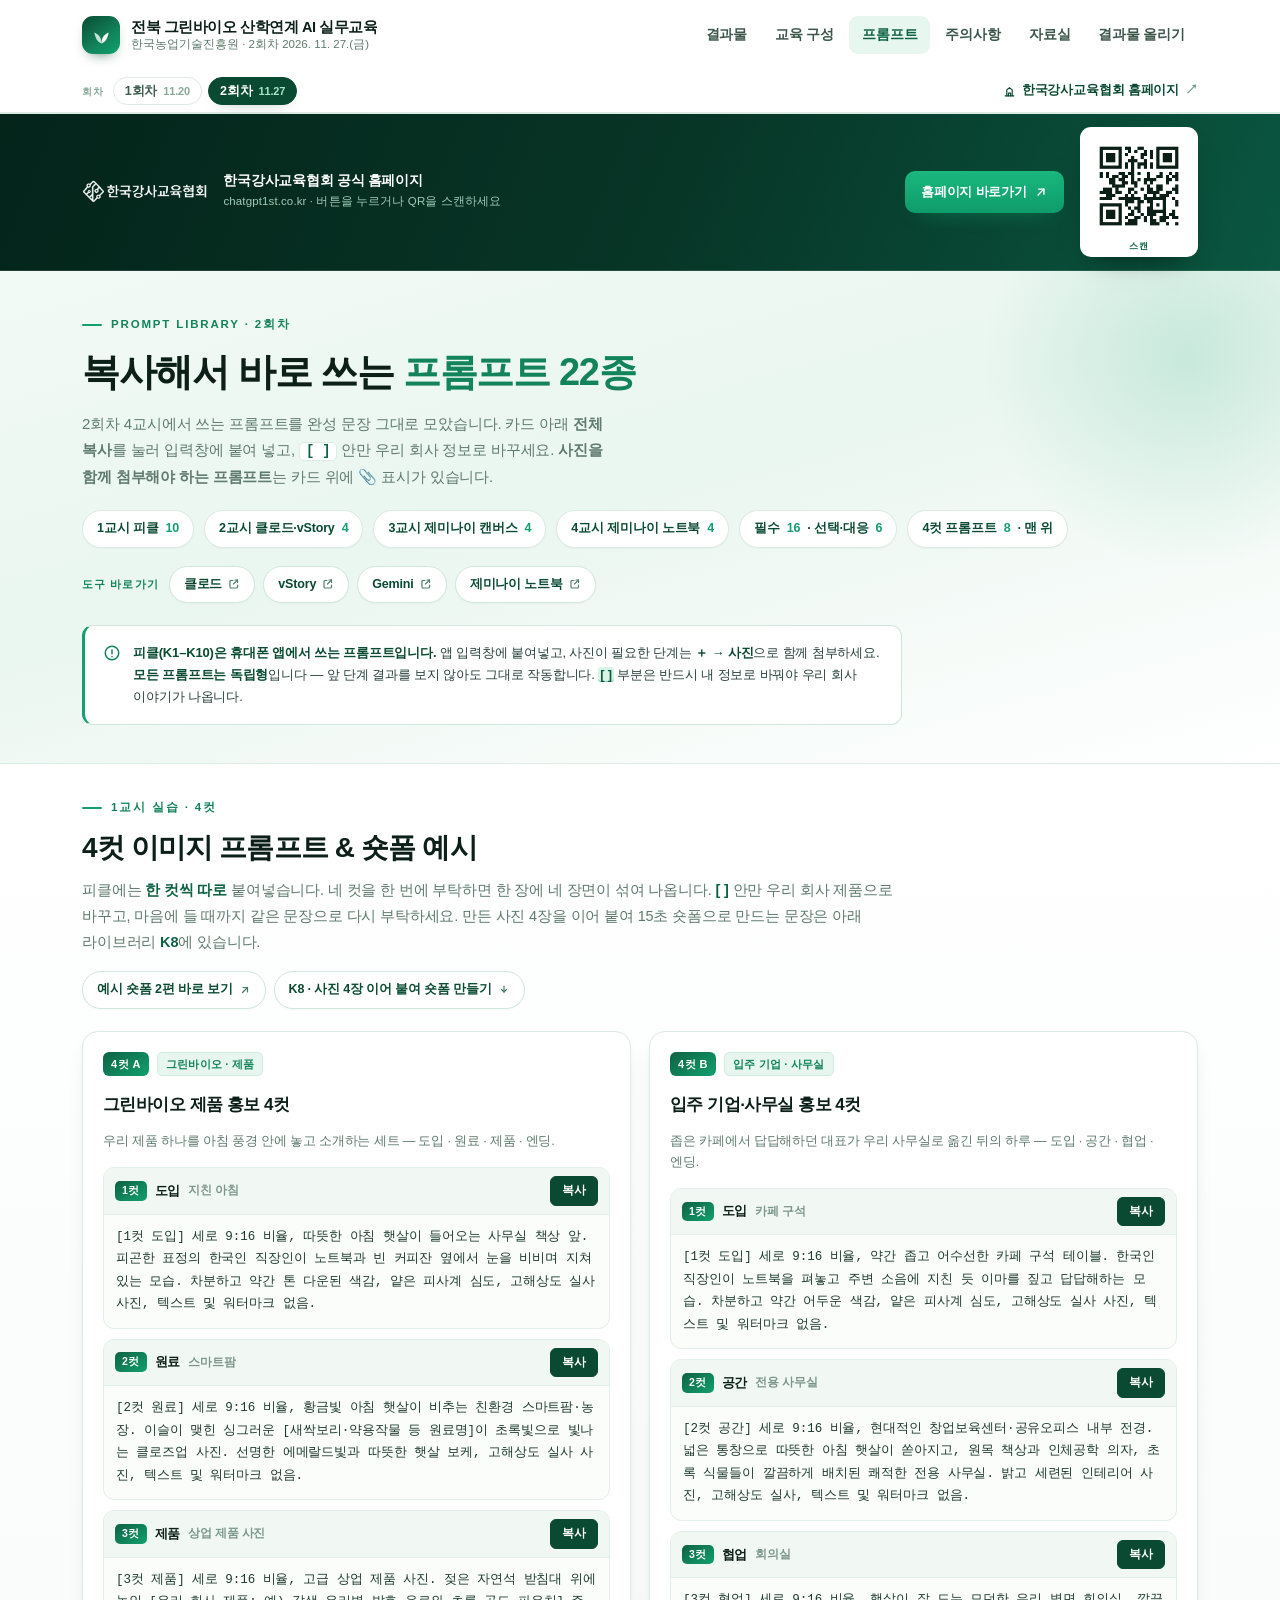
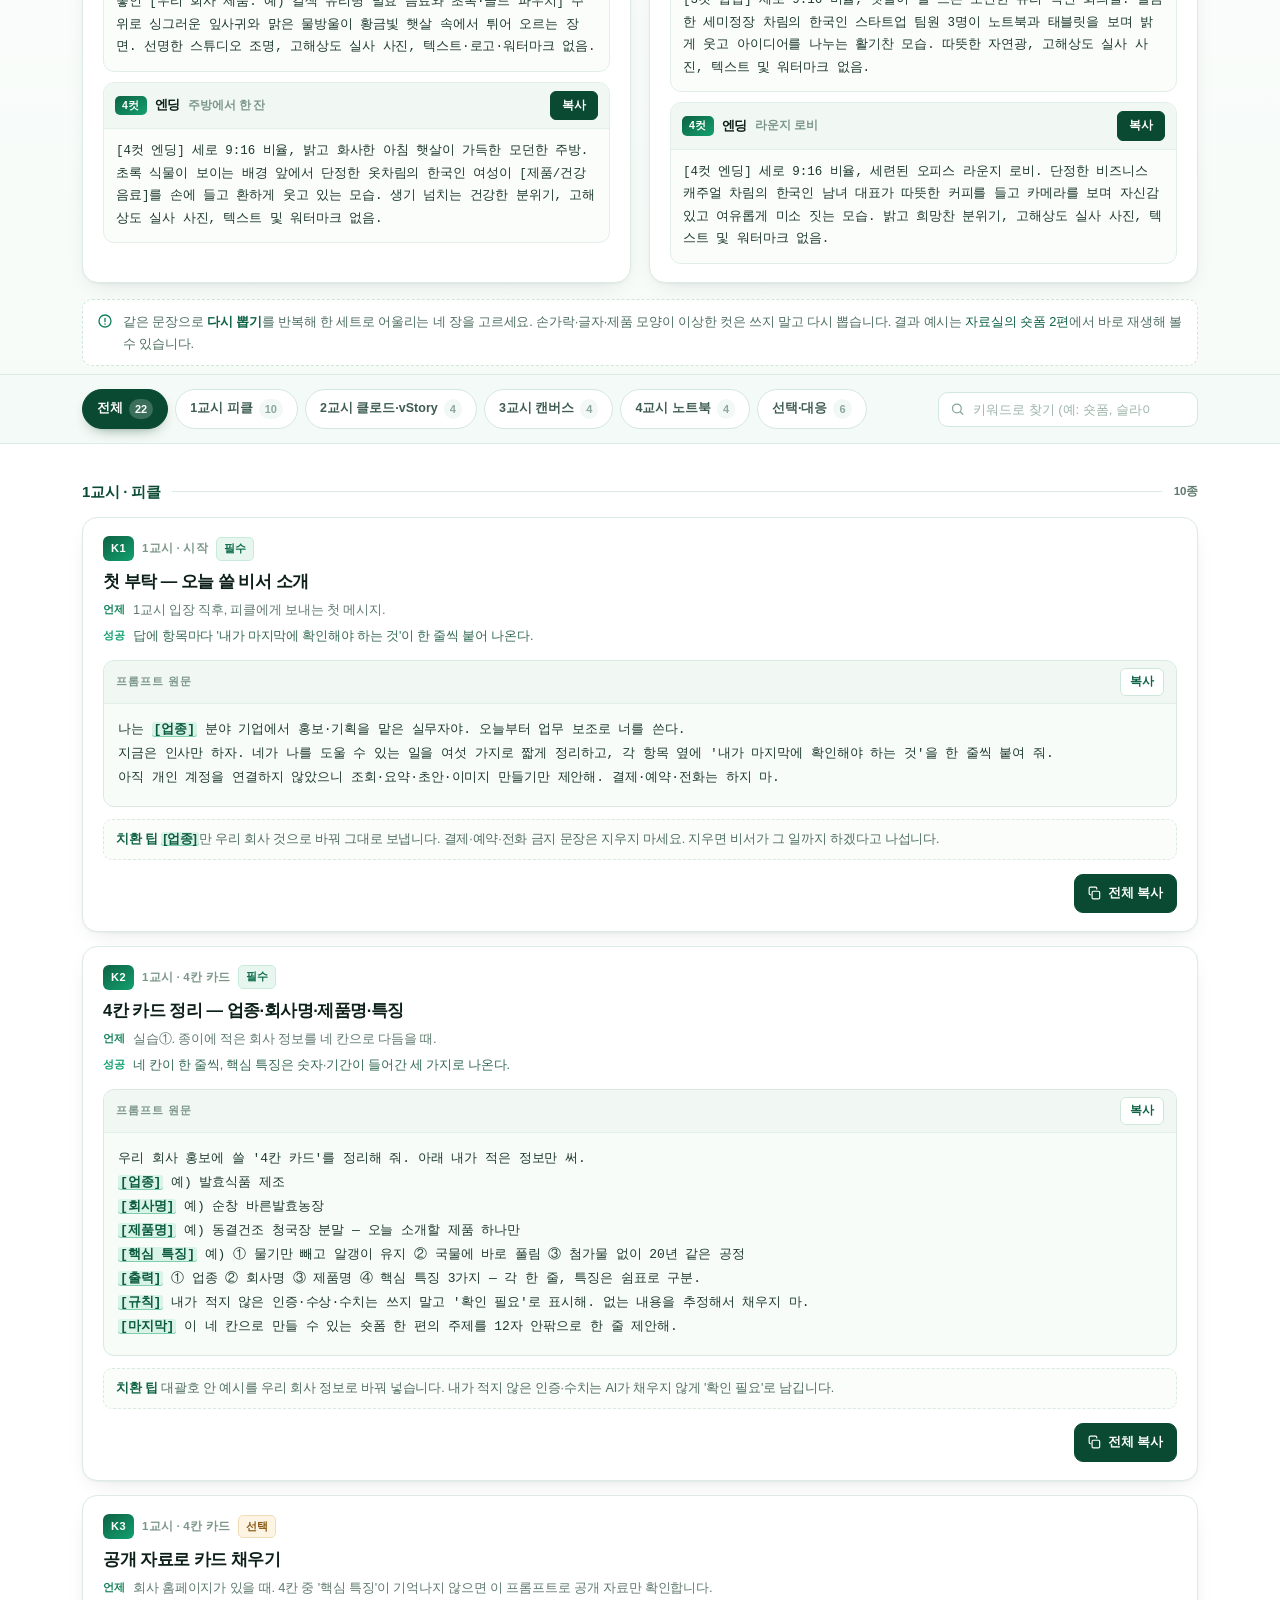
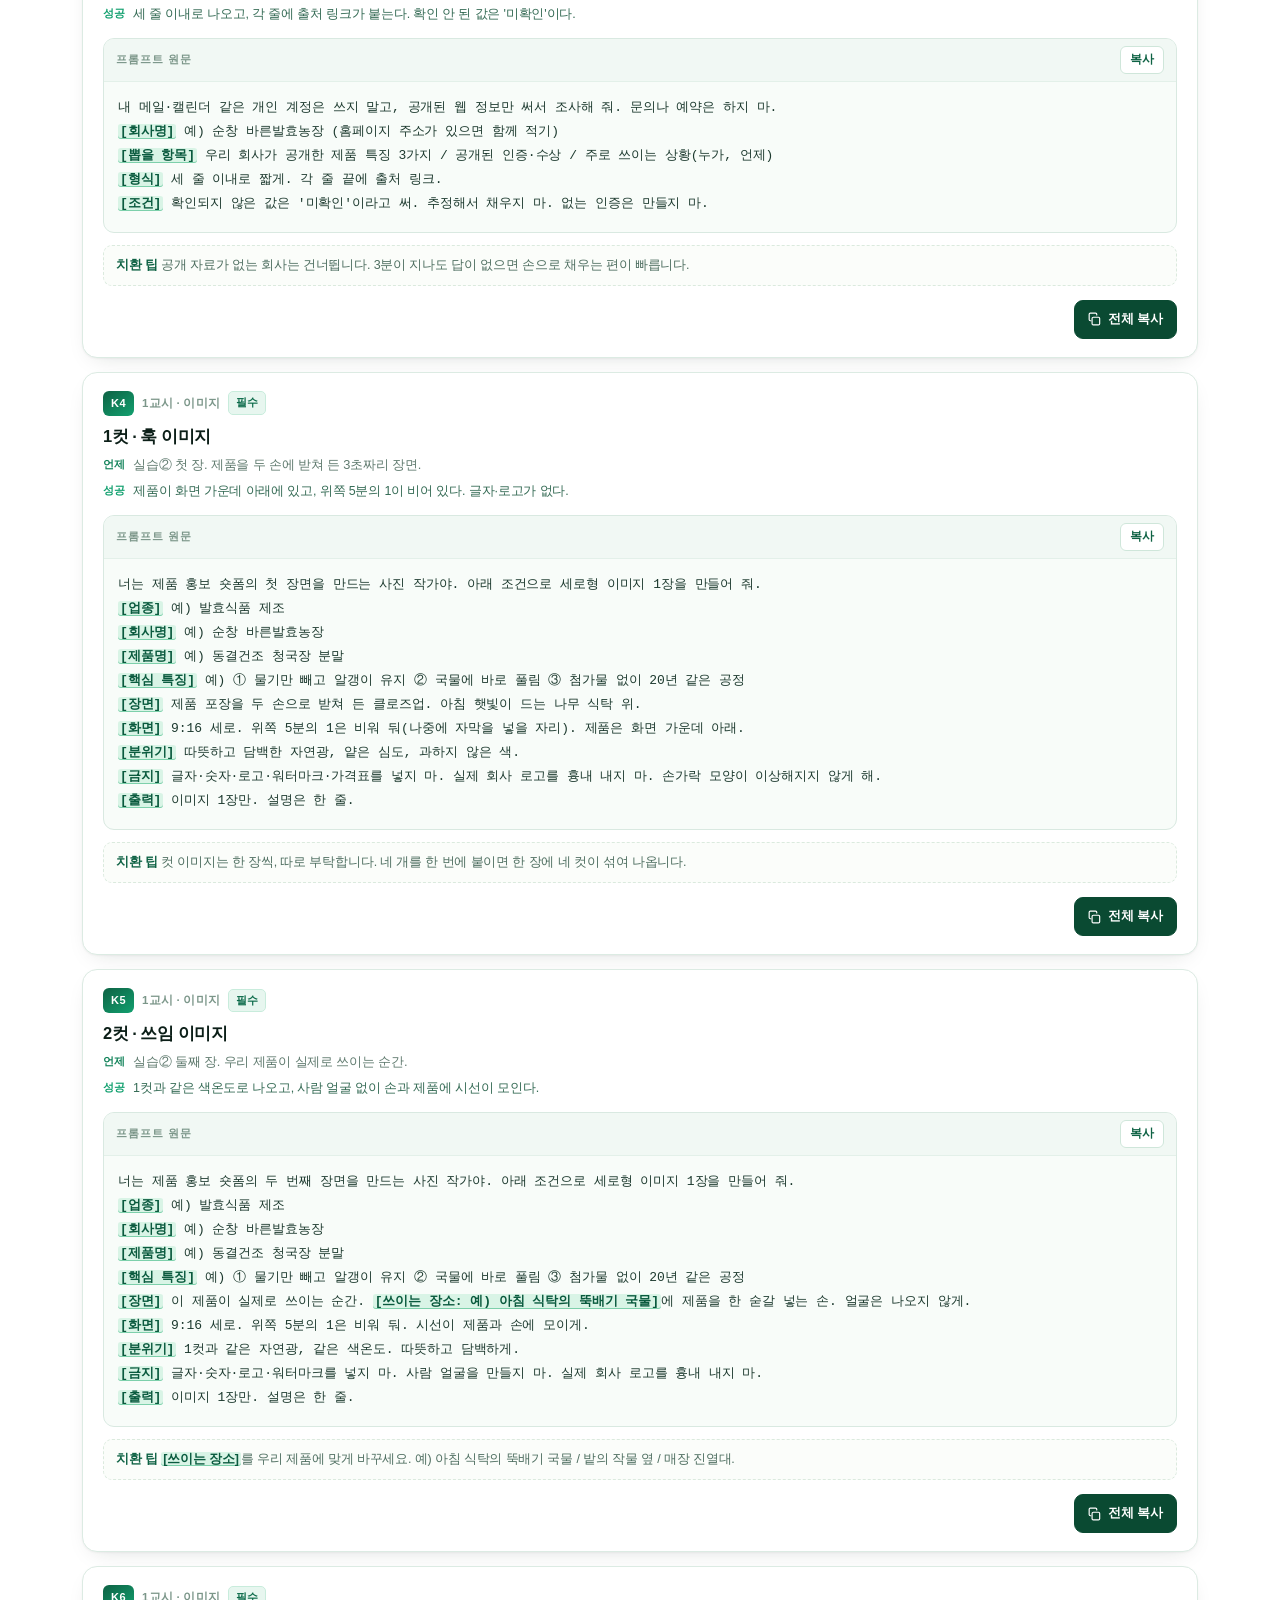
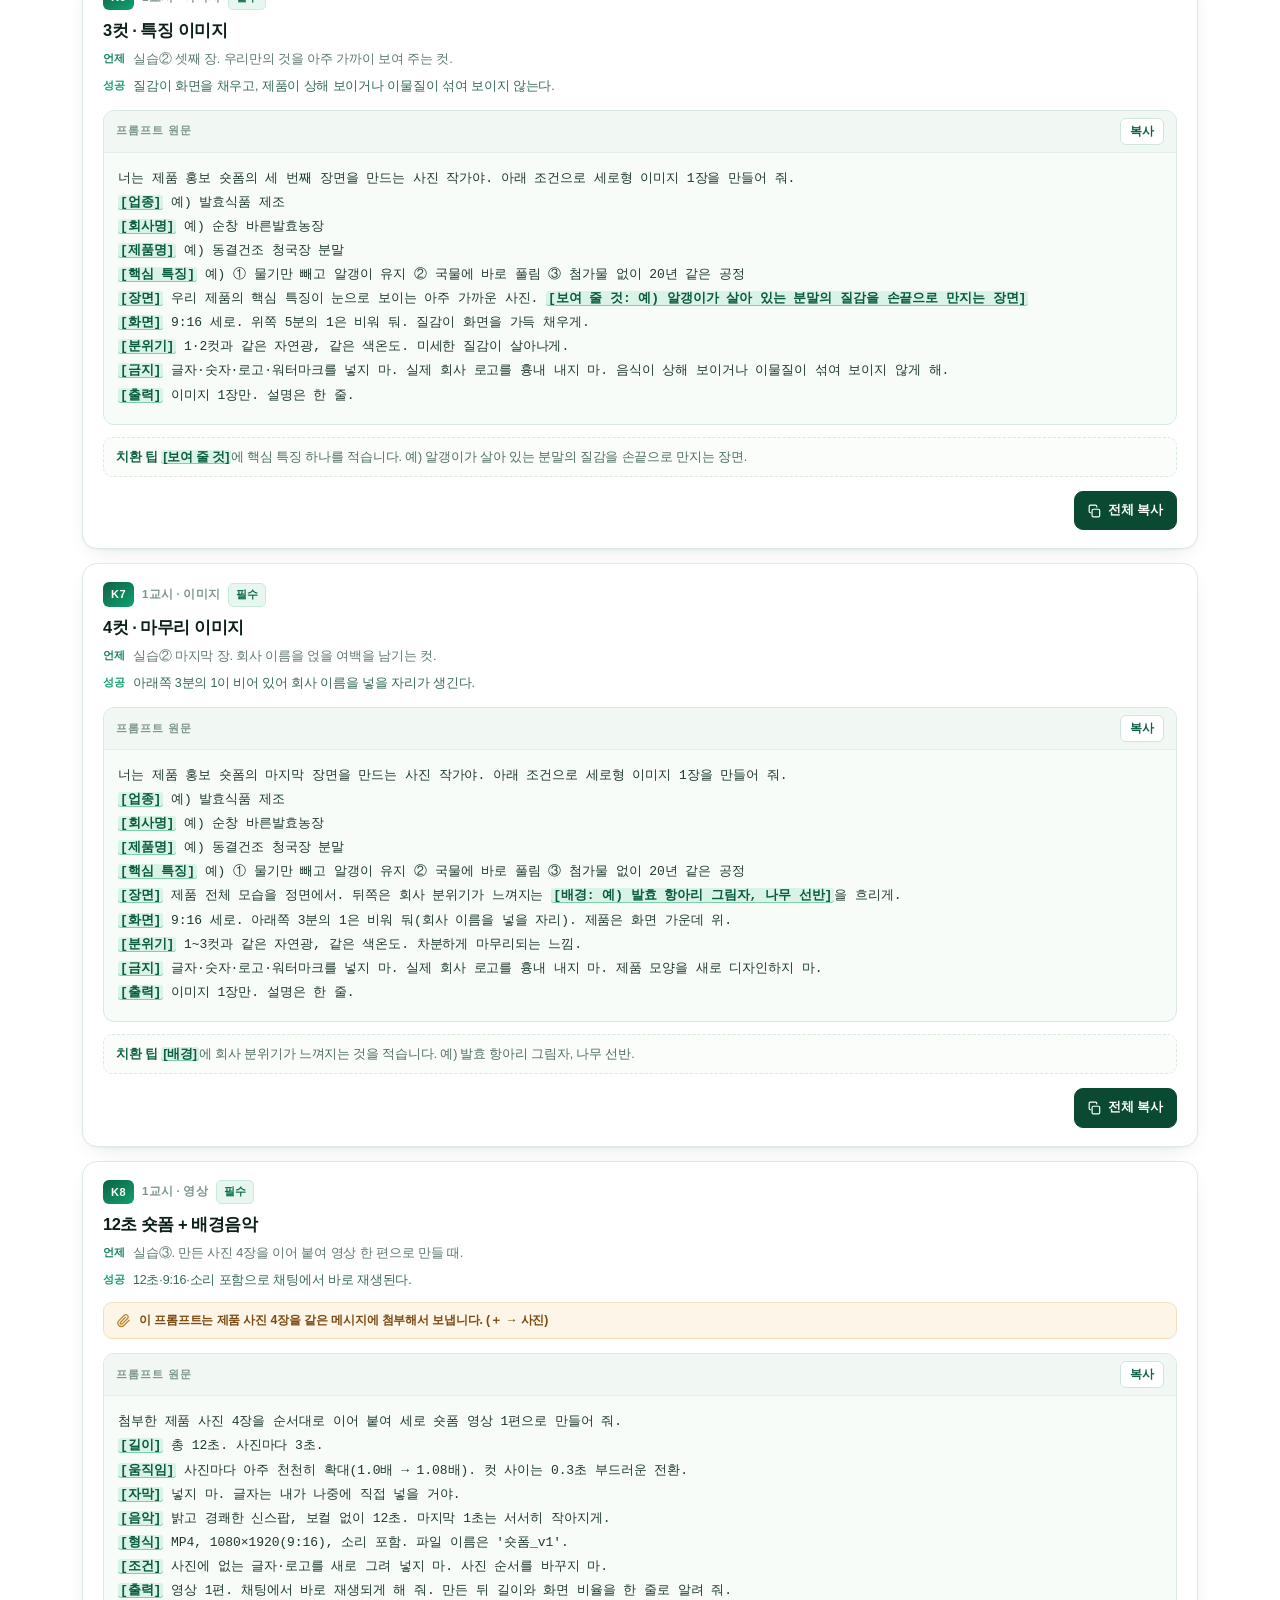
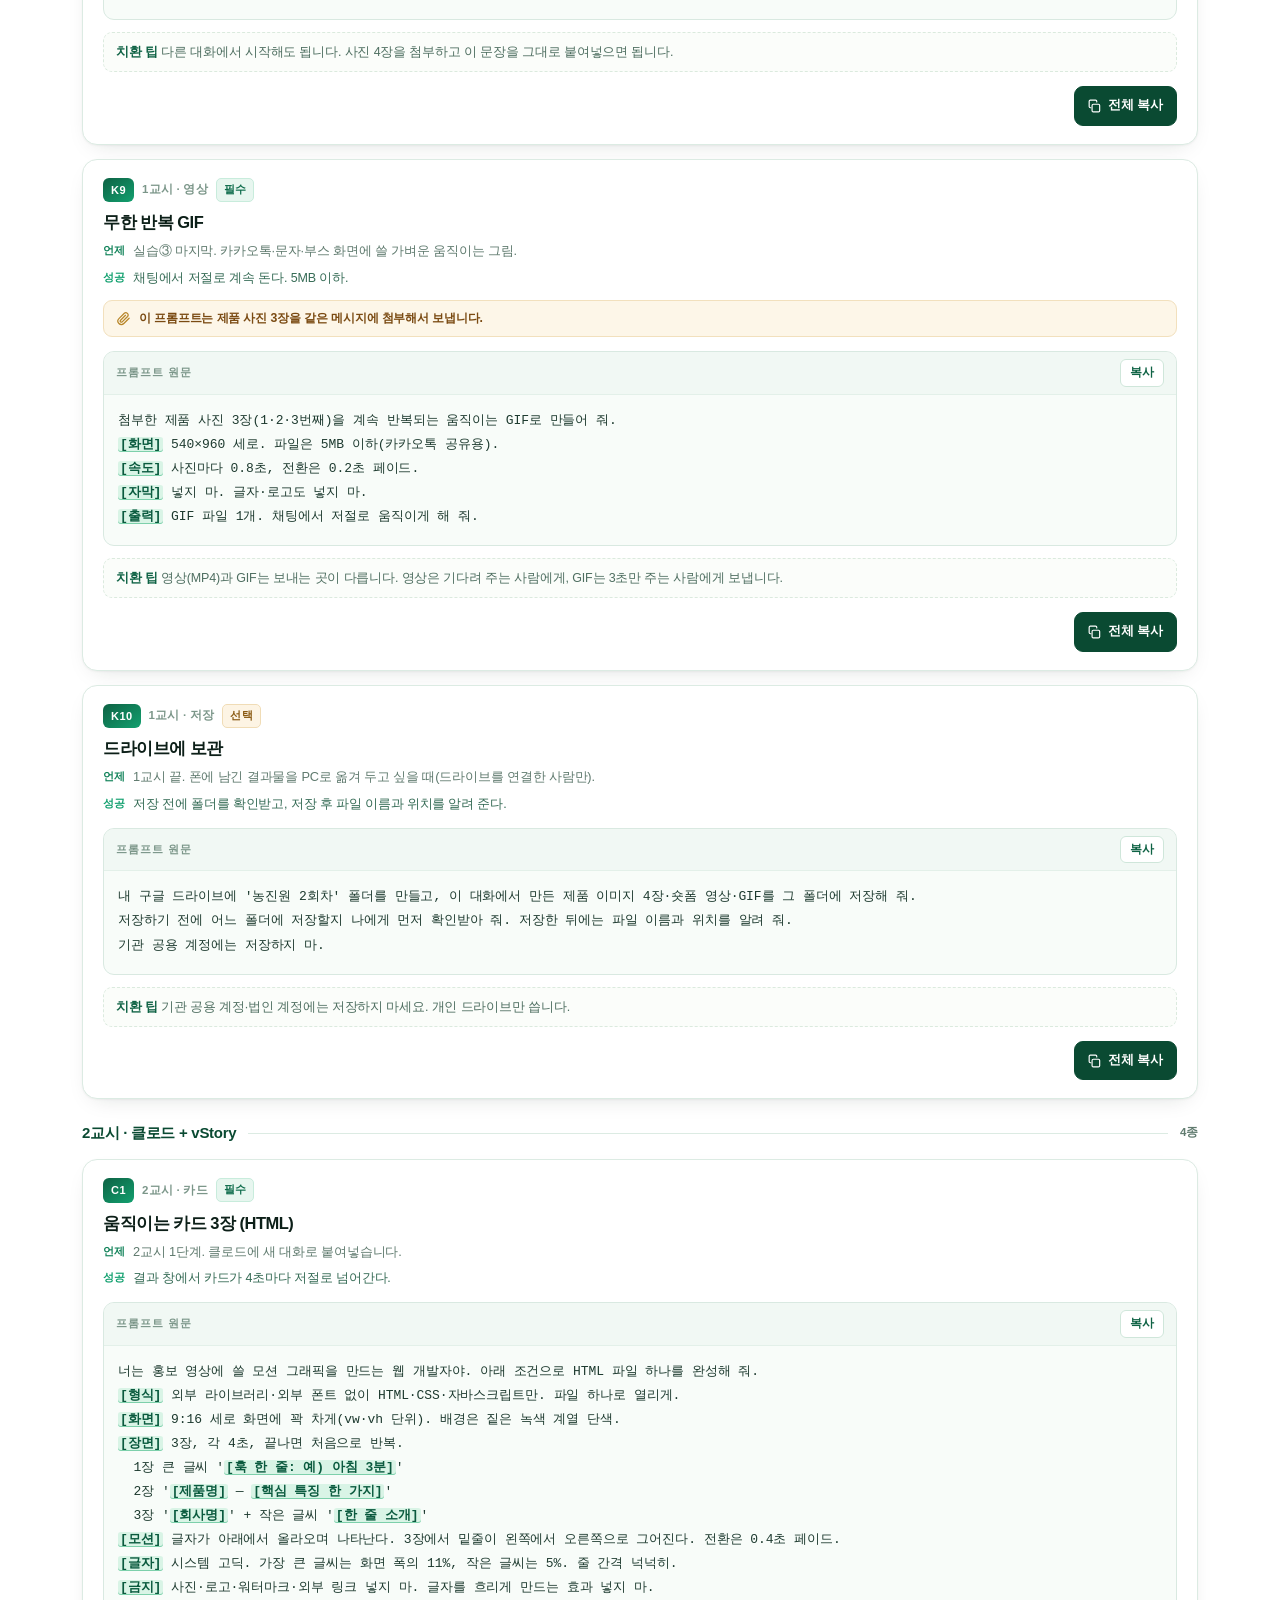
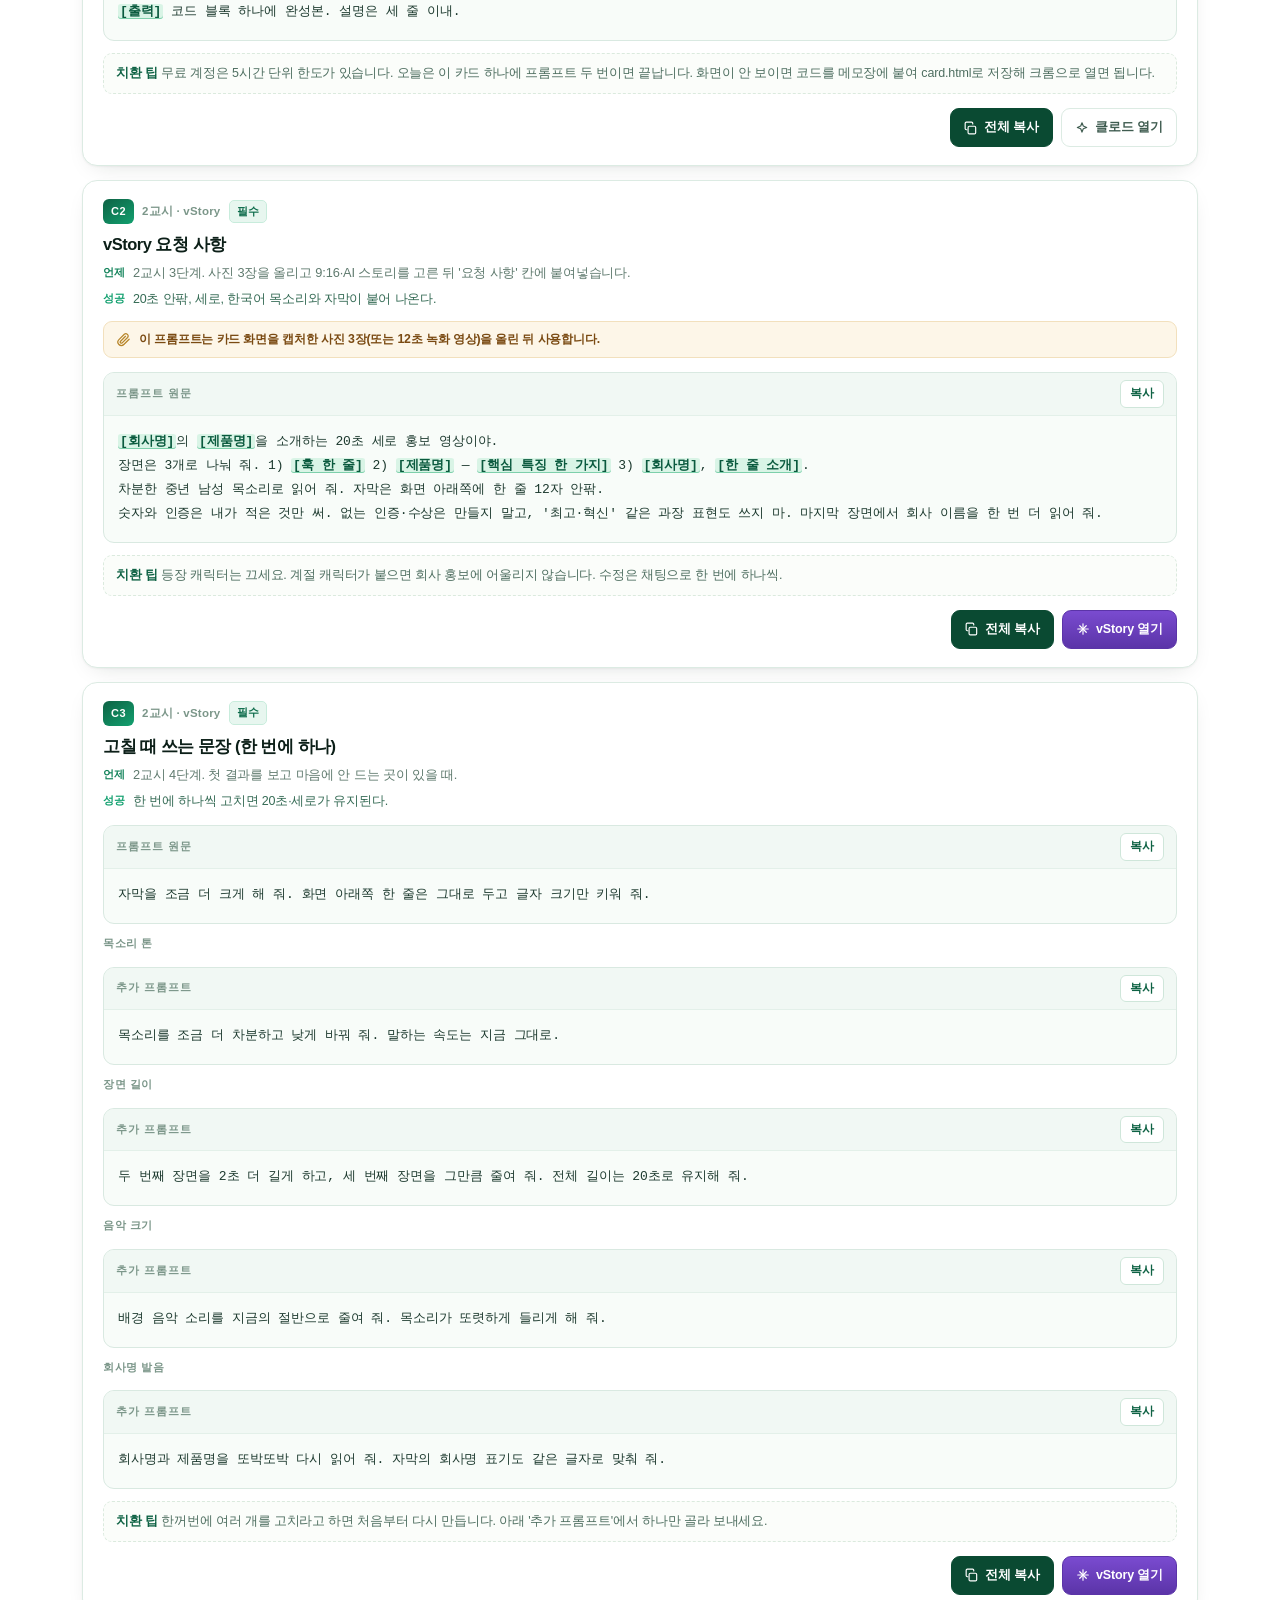
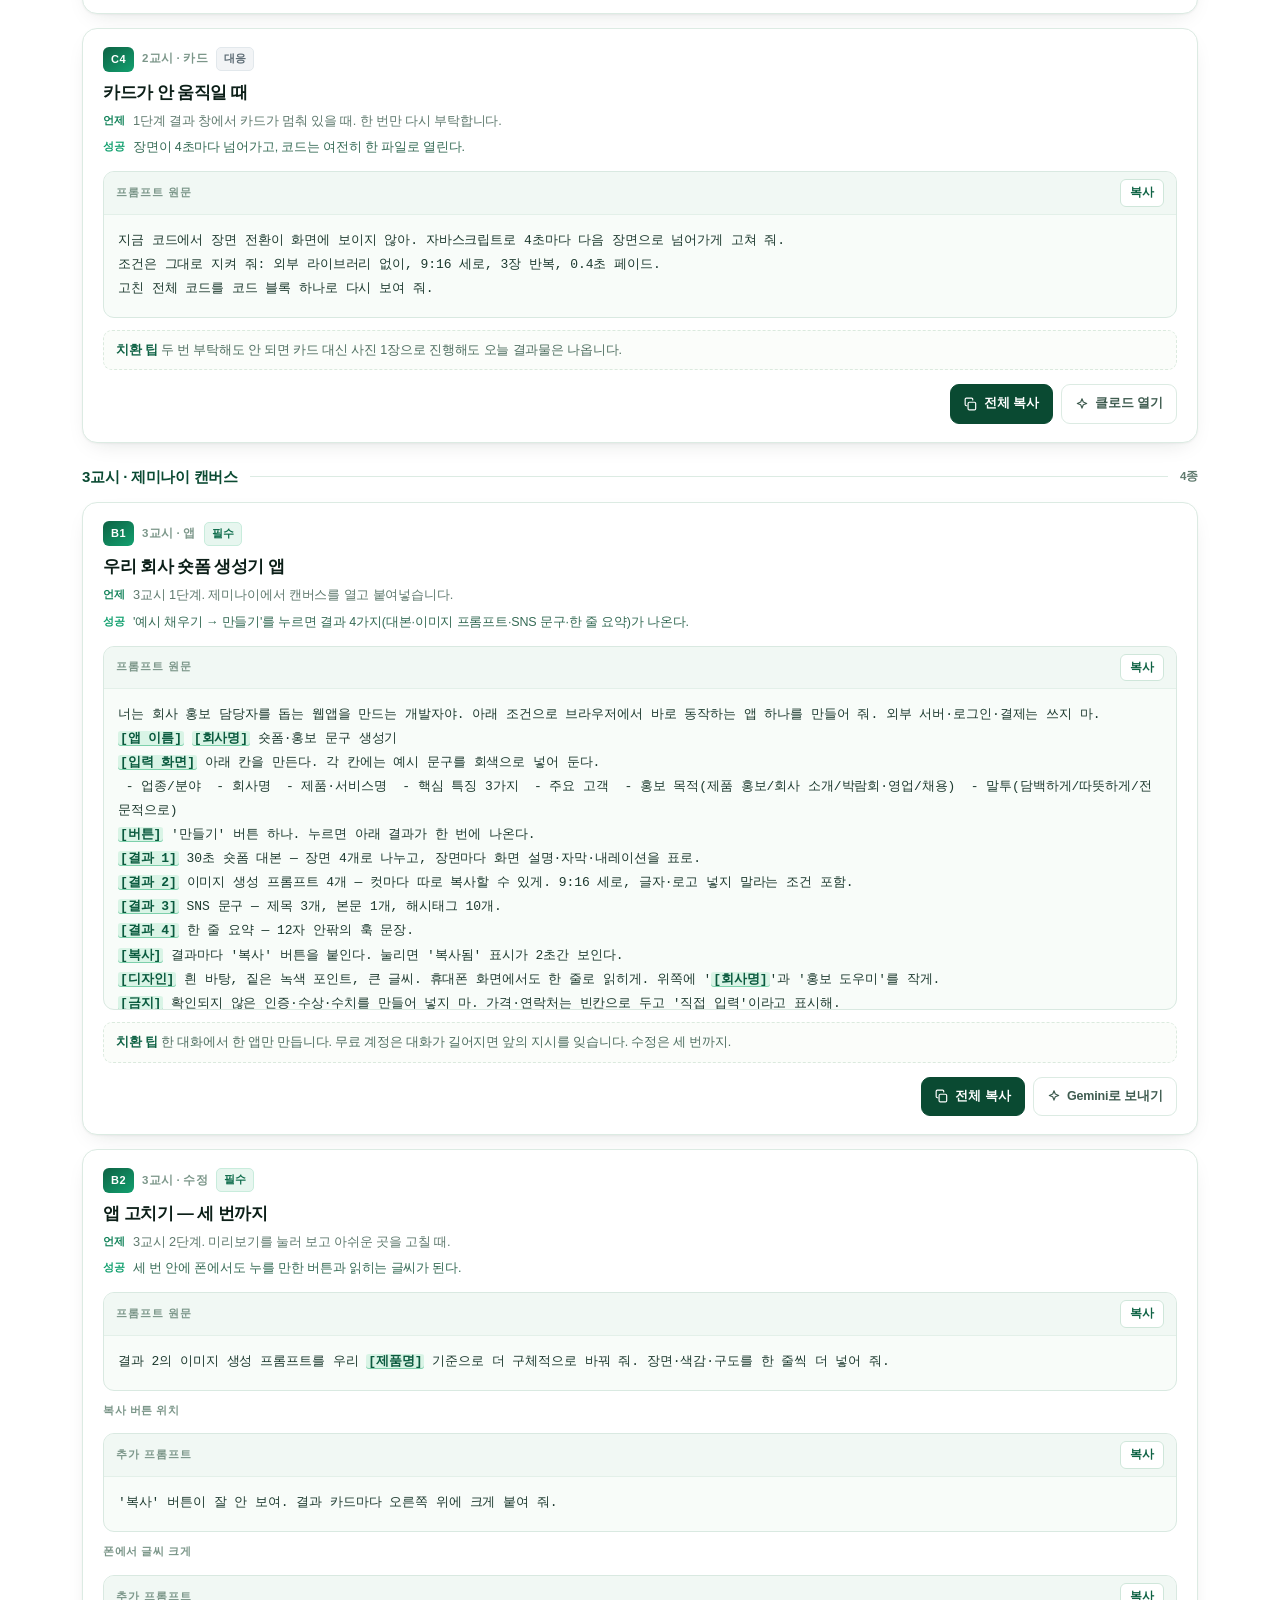
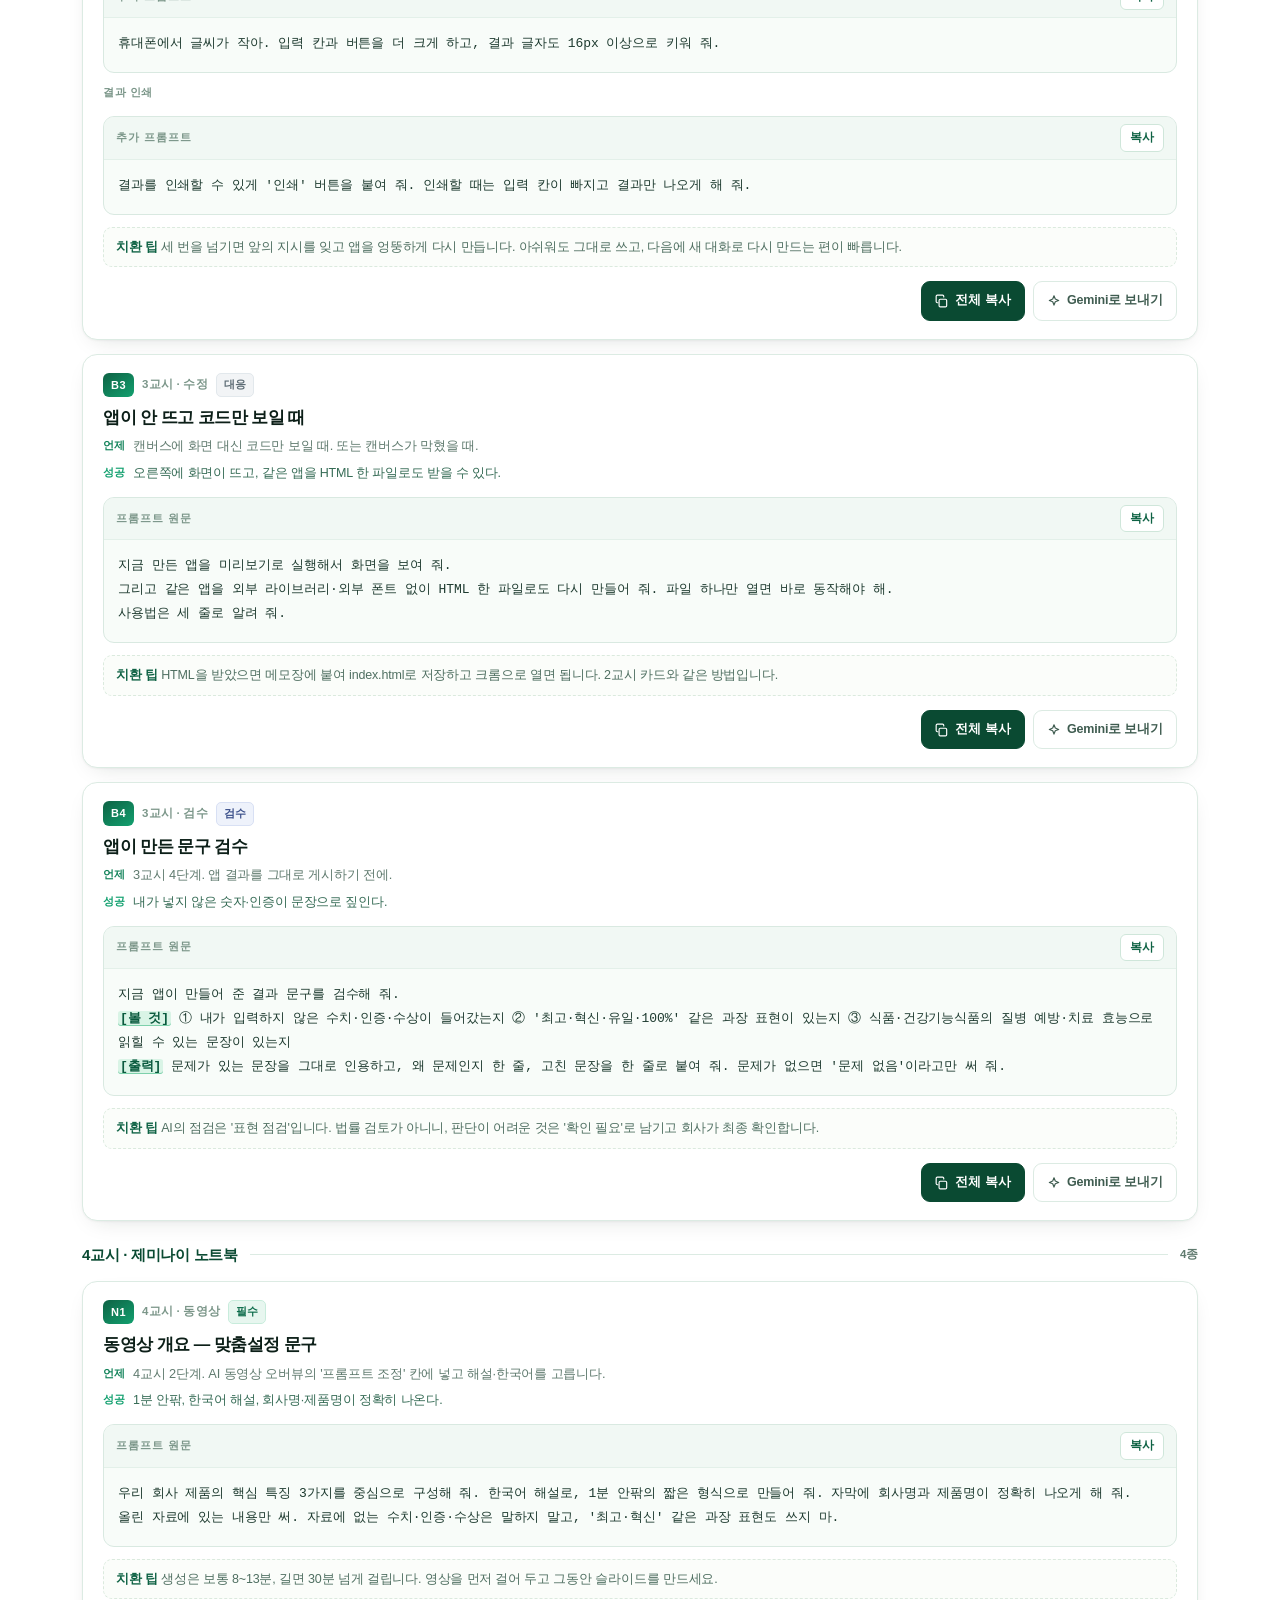
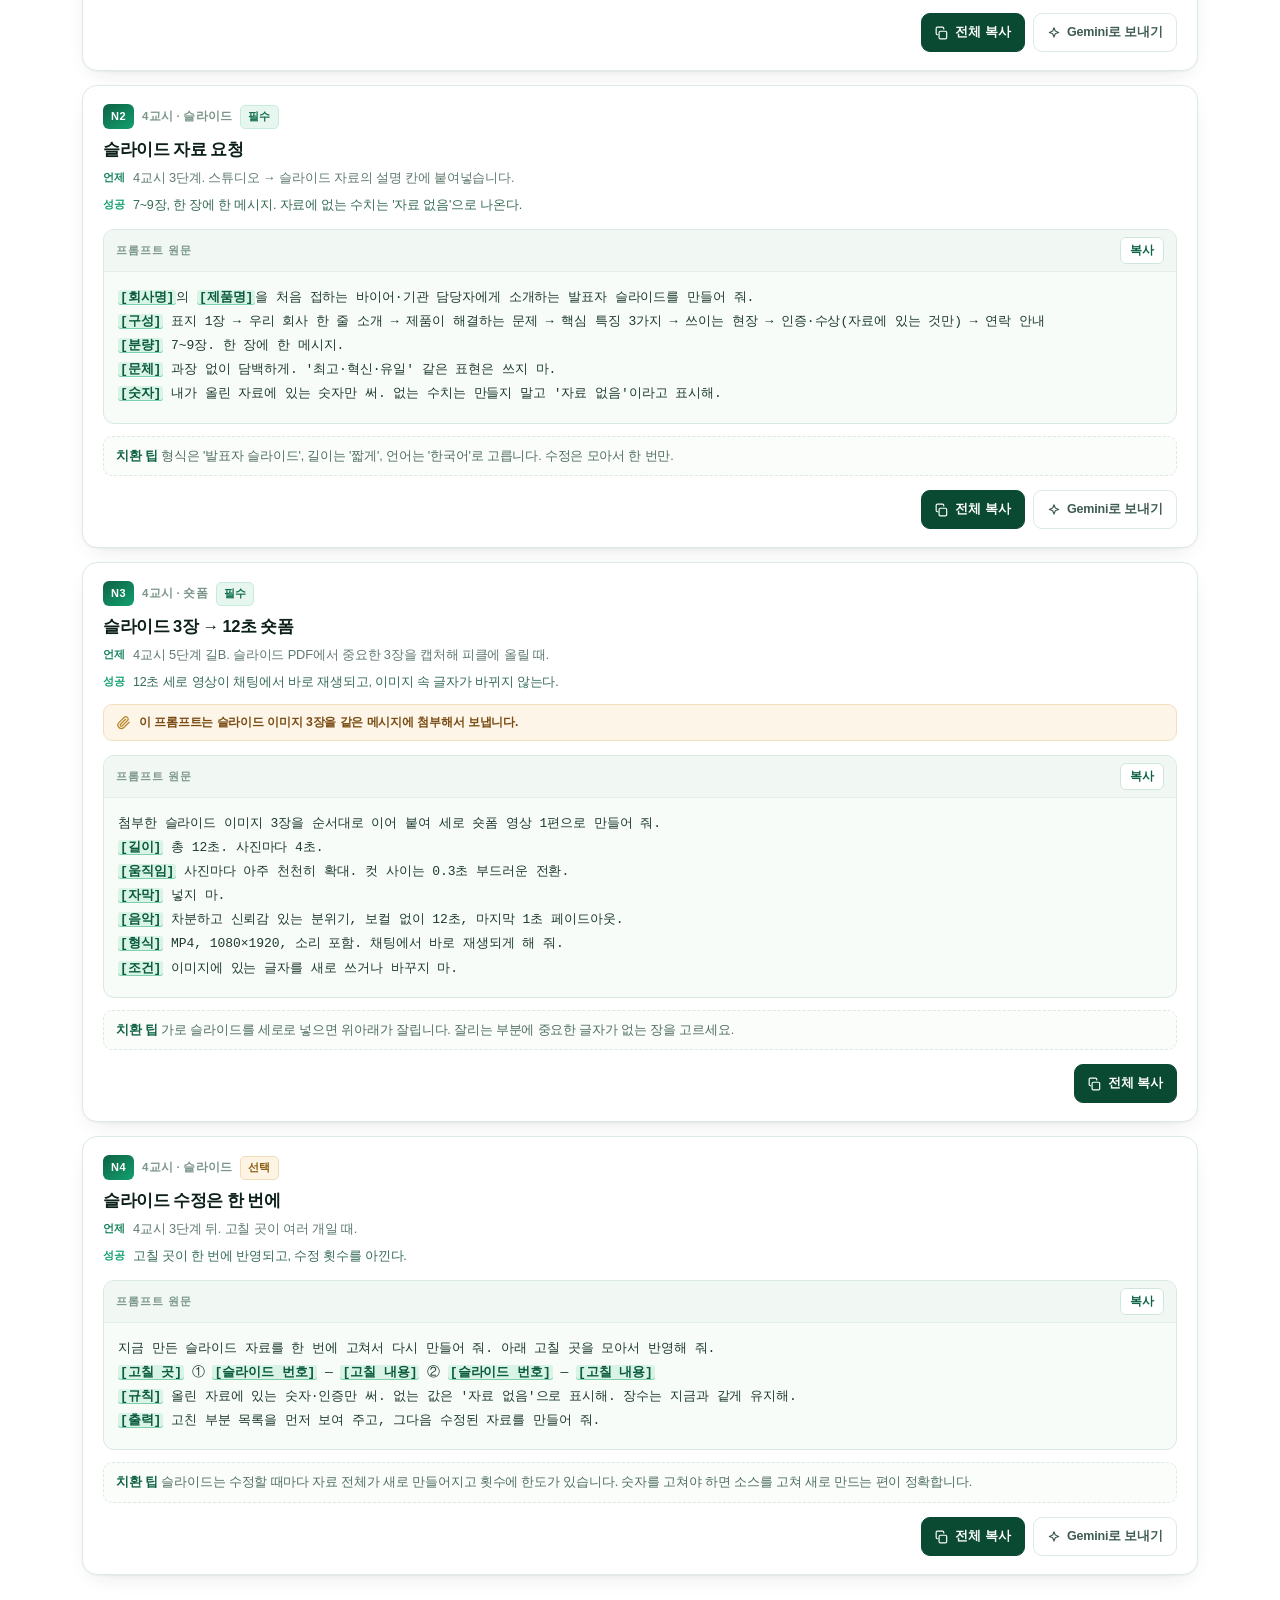
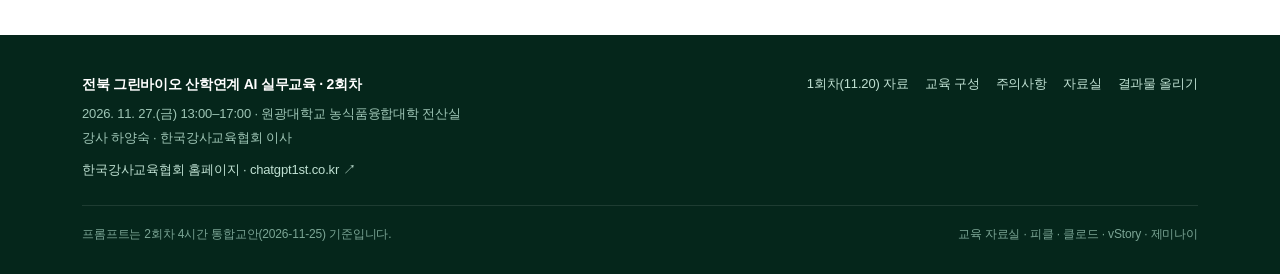
==== commit 10e75d85: "1교시 4컷 프롬프트 · 숏폼 예시 2편 · 2회차 강의 슬라이드(51장) 자료실 추가" ====
--- a/prompts.html
+++ b/prompts.html
@@ -94,6 +94,7 @@
         <span>3교시 제미나이 캔버스 <b>4</b></span>
         <span>4교시 제미나이 노트북 <b>4</b></span>
         <span>필수 <b>16</b> · 선택·대응 <b>6</b></span>
+        <span>4컷 프롬프트 <b>8</b> · 맨 위</span>
       </div>
       <div class="quick">
         <span class="ql">도구 바로가기</span>
@@ -107,6 +108,91 @@
         <div><b>피클(K1–K10)은 휴대폰 앱에서 쓰는 프롬프트입니다.</b> 앱 입력창에 붙여넣고, 사진이 필요한 단계는 <b>＋ → 사진</b>으로 함께 첨부하세요.
           <b>모든 프롬프트는 독립형</b>입니다 — 앞 단계 결과를 보지 않아도 그대로 작동합니다. <span class="var">[ ]</span> 부분은 반드시 내 정보로 바꿔야 우리 회사 이야기가 나옵니다.</div>
       </div>
+    </div>
+  </section>
+
+  <!-- ================= 1교시 4컷 실습 (맨 앞) ================= -->
+  <section class="cutlab" id="cut4" aria-labelledby="cut4h">
+    <div class="wrap">
+      <div class="cutlab-head">
+        <div class="eyebrow">1교시 실습 · 4컷</div>
+        <h2 id="cut4h">4컷 이미지 프롬프트 &amp; 숏폼 예시</h2>
+        <p>피클에는 <b>한 컷씩 따로</b> 붙여넣습니다. 네 컷을 한 번에 부탁하면 한 장에 네 장면이 섞여 나옵니다.
+          <b>[ ]</b> 안만 우리 회사 제품으로 바꾸고, 마음에 들 때까지 같은 문장으로 다시 부탁하세요.
+          만든 사진 4장을 이어 붙여 15초 숏폼으로 만드는 문장은 아래 라이브러리 <b>K8</b>에 있습니다.</p>
+        <div class="cutlab-chips">
+          <a href="index.html#downloads">예시 숏폼 2편 바로 보기<svg viewBox="0 0 24 24"><path d="M7 17 17 7"/><path d="M8 7h9v9"/></svg></a>
+          <a href="#K8">K8 · 사진 4장 이어 붙여 숏폼 만들기<svg viewBox="0 0 24 24"><path d="M12 4v12"/><path d="m7 11 5 5 5-5"/></svg></a>
+        </div>
+      </div>
+
+      <div class="cutlab-grid">
+        <article class="cutset" id="cut-a">
+          <div class="cutset-h">
+            <span class="pid">4컷 A</span><span class="cset-tag">그린바이오 · 제품</span>
+            <h3>그린바이오 제품 홍보 4컷</h3>
+            <p>우리 제품 하나를 아침 풍경 안에 놓고 소개하는 세트 — 도입 · 원료 · 제품 · 엔딩.</p>
+          </div>
+          <ol class="cutlist">
+            <li class="cut">
+              <div class="cut-h"><span class="cn">1컷</span><b>도입</b><span class="cd">지친 아침</span>
+                <button class="abtn copy" data-copy="cut-a1">복사</button></div>
+              <pre id="cut-a1">[1컷 도입] 세로 9:16 비율, 따뜻한 아침 햇살이 들어오는 사무실 책상 앞. 피곤한 표정의 한국인 직장인이 노트북과 빈 커피잔 옆에서 눈을 비비며 지쳐 있는 모습. 차분하고 약간 톤 다운된 색감, 얕은 피사계 심도, 고해상도 실사 사진, 텍스트 및 워터마크 없음.</pre>
+            </li>
+            <li class="cut">
+              <div class="cut-h"><span class="cn">2컷</span><b>원료</b><span class="cd">스마트팜</span>
+                <button class="abtn copy" data-copy="cut-a2">복사</button></div>
+              <pre id="cut-a2">[2컷 원료] 세로 9:16 비율, 황금빛 아침 햇살이 비추는 친환경 스마트팜·농장. 이슬이 맺힌 싱그러운 [새싹보리·약용작물 등 원료명]이 초록빛으로 빛나는 클로즈업 사진. 선명한 에메랄드빛과 따뜻한 햇살 보케, 고해상도 실사 사진, 텍스트 및 워터마크 없음.</pre>
+            </li>
+            <li class="cut">
+              <div class="cut-h"><span class="cn">3컷</span><b>제품</b><span class="cd">상업 제품 사진</span>
+                <button class="abtn copy" data-copy="cut-a3">복사</button></div>
+              <pre id="cut-a3">[3컷 제품] 세로 9:16 비율, 고급 상업 제품 사진. 젖은 자연석 받침대 위에 놓인 [우리 회사 제품: 예) 갈색 유리병 발효 음료와 초록·골드 파우치] 주위로 싱그러운 잎사귀와 맑은 물방울이 황금빛 햇살 속에서 튀어 오르는 장면. 선명한 스튜디오 조명, 고해상도 실사 사진, 텍스트·로고·워터마크 없음.</pre>
+            </li>
+            <li class="cut">
+              <div class="cut-h"><span class="cn">4컷</span><b>엔딩</b><span class="cd">주방에서 한 잔</span>
+                <button class="abtn copy" data-copy="cut-a4">복사</button></div>
+              <pre id="cut-a4">[4컷 엔딩] 세로 9:16 비율, 밝고 화사한 아침 햇살이 가득한 모던한 주방. 초록 식물이 보이는 배경 앞에서 단정한 옷차림의 한국인 여성이 [제품/건강 음료]를 손에 들고 환하게 웃고 있는 모습. 생기 넘치는 건강한 분위기, 고해상도 실사 사진, 텍스트 및 워터마크 없음.</pre>
+            </li>
+          </ol>
+        </article>
+
+        <article class="cutset" id="cut-b">
+          <div class="cutset-h">
+            <span class="pid">4컷 B</span><span class="cset-tag">입주 기업 · 사무실</span>
+            <h3>입주 기업·사무실 홍보 4컷</h3>
+            <p>좁은 카페에서 답답해하던 대표가 우리 사무실로 옮긴 뒤의 하루 — 도입 · 공간 · 협업 · 엔딩.</p>
+          </div>
+          <ol class="cutlist">
+            <li class="cut">
+              <div class="cut-h"><span class="cn">1컷</span><b>도입</b><span class="cd">카페 구석</span>
+                <button class="abtn copy" data-copy="cut-b1">복사</button></div>
+              <pre id="cut-b1">[1컷 도입] 세로 9:16 비율, 약간 좁고 어수선한 카페 구석 테이블. 한국인 직장인이 노트북을 펴놓고 주변 소음에 지친 듯 이마를 짚고 답답해하는 모습. 차분하고 약간 어두운 색감, 얕은 피사계 심도, 고해상도 실사 사진, 텍스트 및 워터마크 없음.</pre>
+            </li>
+            <li class="cut">
+              <div class="cut-h"><span class="cn">2컷</span><b>공간</b><span class="cd">전용 사무실</span>
+                <button class="abtn copy" data-copy="cut-b2">복사</button></div>
+              <pre id="cut-b2">[2컷 공간] 세로 9:16 비율, 현대적인 창업보육센터·공유오피스 내부 전경. 넓은 통창으로 따뜻한 아침 햇살이 쏟아지고, 원목 책상과 인체공학 의자, 초록 식물들이 깔끔하게 배치된 쾌적한 전용 사무실. 밝고 세련된 인테리어 사진, 고해상도 실사, 텍스트 및 워터마크 없음.</pre>
+            </li>
+            <li class="cut">
+              <div class="cut-h"><span class="cn">3컷</span><b>협업</b><span class="cd">회의실</span>
+                <button class="abtn copy" data-copy="cut-b3">복사</button></div>
+              <pre id="cut-b3">[3컷 협업] 세로 9:16 비율, 햇살이 잘 드는 모던한 유리 벽면 회의실. 깔끔한 세미정장 차림의 한국인 스타트업 팀원 3명이 노트북과 태블릿을 보며 밝게 웃고 아이디어를 나누는 활기찬 모습. 따뜻한 자연광, 고해상도 실사 사진, 텍스트 및 워터마크 없음.</pre>
+            </li>
+            <li class="cut">
+              <div class="cut-h"><span class="cn">4컷</span><b>엔딩</b><span class="cd">라운지 로비</span>
+                <button class="abtn copy" data-copy="cut-b4">복사</button></div>
+              <pre id="cut-b4">[4컷 엔딩] 세로 9:16 비율, 세련된 오피스 라운지 로비. 단정한 비즈니스 캐주얼 차림의 한국인 남녀 대표가 따뜻한 커피를 들고 카메라를 보며 자신감 있고 여유롭게 미소 짓는 모습. 밝고 희망찬 분위기, 고해상도 실사 사진, 텍스트 및 워터마크 없음.</pre>
+            </li>
+          </ol>
+        </article>
+      </div>
+
+      <p class="cutlab-note">
+        <svg viewBox="0 0 24 24"><circle cx="12" cy="12" r="9"/><path d="M12 8v5M12 16.5v.5"/></svg>
+        <span>같은 문장으로 <b>다시 뽑기</b>를 반복해 한 세트로 어울리는 네 장을 고르세요. 손가락·글자·제품 모양이 이상한 컷은 쓰지 말고 다시 뽑습니다.
+          결과 예시는 <a href="index.html#downloads">자료실의 숏폼 2편</a>에서 바로 재생해 볼 수 있습니다.</span>
+      </p>
     </div>
   </section>
 
@@ -163,6 +249,7 @@
 
 <div class="toast" id="toast" role="status" aria-live="polite"></div>
 <script src="assets/prompts.js"></script>
+<script src="assets/cut4.js"></script>
 <script src="assets/prompts-app.js"></script>
 </body>
 </html>
--- a/assets/style.css
+++ b/assets/style.css
@@ -620,3 +620,75 @@
   .panel-head h3{font-size:16.5px;line-height:1.35}
   .panel-head .p-time{font-size:12px;padding:5px 10px}
 }
+
+/* ==========================================================================
+   11-26 추가 — 1교시 4컷 이미지 프롬프트(프롬프트 페이지 맨 앞) · 자료실 숏폼 예시
+   ========================================================================== */
+
+/* ---------- 1교시 4컷 실습 ---------- */
+.cutlab{padding:34px 0 8px;background:linear-gradient(180deg,#ffffff 0%,#f6fbf8 100%);border-bottom:1px solid var(--line)}
+.cutlab-head{max-width:840px}
+.cutlab-head h2{margin-top:12px;font-size:clamp(21px,2.6vw,28px);font-weight:800;letter-spacing:-.03em}
+.cutlab-head p{margin-top:12px;font-size:14.5px;color:var(--muted);line-height:1.78}
+.cutlab-head p b{color:var(--green-700);font-weight:700}
+.cutlab-chips{display:flex;flex-wrap:wrap;gap:8px;margin-top:16px}
+.cutlab-chips a{display:inline-flex;align-items:center;gap:6px;background:#fff;border:1px solid #cfe8db;border-radius:999px;
+  padding:7px 14px;font-size:12.5px;font-weight:700;color:var(--green-800);text-decoration:none;box-shadow:0 1px 2px rgba(12,31,24,.03);transition:border-color .15s,background .15s}
+.cutlab-chips a:hover{border-color:#a9d8c2;background:var(--emerald-soft);color:var(--green-800);text-decoration:none}
+.cutlab-chips a svg{width:12px;height:12px;fill:none;stroke:currentColor;stroke-width:2.4;stroke-linecap:round;stroke-linejoin:round;opacity:.75}
+
+.cutlab-grid{display:grid;grid-template-columns:repeat(2,minmax(0,1fr));gap:18px;margin-top:22px}
+.cutset{background:#fff;border:1px solid var(--line);border-radius:16px;box-shadow:var(--shadow);padding:20px 20px 18px;min-width:0}
+.cutset-h{display:flex;align-items:center;gap:8px;flex-wrap:wrap}
+.cutset-h .cset-tag{font-size:11px;font-weight:800;color:var(--green-600);background:var(--emerald-soft);border:1px solid #d2ebdf;border-radius:5px;padding:2px 8px;letter-spacing:.02em}
+.cutset-h h3{flex:1 0 100%;margin-top:9px;font-size:17px;font-weight:800;letter-spacing:-.03em;line-height:1.4}
+.cutset-h p{margin-top:6px;font-size:12.6px;color:var(--muted);line-height:1.65}
+
+.cutlist{margin-top:15px;display:grid;gap:10px}
+.cut{border:1px solid #e2efe8;border-radius:11px;overflow:hidden;background:#fbfdfb;min-width:0}
+.cut-h{display:flex;align-items:center;gap:8px;padding:8px 11px;background:#f1f8f4;border-bottom:1px solid #e3f0e9}
+.cut-h .cn{flex:none;font-size:10.5px;font-weight:900;letter-spacing:.04em;color:#fff;background:linear-gradient(145deg,var(--green-700),var(--emerald));border-radius:5px;padding:2px 7px;line-height:1.5}
+.cut-h b{font-size:13px;font-weight:800;color:var(--ink);letter-spacing:-.02em}
+.cut-h .cd{font-size:11.5px;font-weight:600;color:#7b9689;white-space:nowrap;overflow:hidden;text-overflow:ellipsis}
+.cut-h .abtn{margin-left:auto;flex:none;padding:4px 11px;font-size:11.5px;font-weight:800;border-radius:6px}
+.cut-h .abtn svg{width:12px;height:12px}
+.cut pre{margin:0;padding:11px 12px 12px;white-space:pre-wrap;word-break:break-word;overflow-wrap:anywhere;
+  font-family:"Pretendard","Malgun Gothic","Apple SD Gothic Neo",ui-monospace,monospace;
+  font-size:12.5px;line-height:1.8;color:#1d3a2f;letter-spacing:-.005em}
+.cutlab-note{margin-top:16px;display:flex;gap:10px;align-items:flex-start;font-size:12.8px;color:#4f6f61;line-height:1.7;
+  background:#fff;border:1px dashed #cfe6da;border-radius:10px;padding:11px 14px}
+.cutlab-note svg{width:16px;height:16px;flex:none;margin-top:2px;stroke:var(--green-600);fill:none;stroke-width:2;stroke-linecap:round}
+.cutlab-note b{color:var(--green-700);font-weight:800}
+
+/* ---------- 자료실: 숏폼 예시 영상 ---------- */
+.fmt.mp4{background:linear-gradient(145deg,#243a63,#3f63a8)}
+.vid-row{display:grid;grid-template-columns:repeat(2,minmax(0,1fr));gap:16px;margin-top:16px}
+.vid{margin:0;min-width:0;display:flex;gap:14px;align-items:flex-start;background:#f7fbf9;border:1px solid var(--line-2);border-radius:13px;padding:12px}
+.vid video{display:block;flex:none;width:auto;height:clamp(300px,40vh,400px);max-width:100%;margin:0 auto;background:#04241a;border-radius:10px;box-shadow:0 12px 28px -22px rgba(4,36,26,.9)}
+.vid figcaption{display:flex;flex-direction:column;gap:3px;min-width:0;flex:1 1 auto;padding-top:2px}
+.vid figcaption b{font-size:13.5px;font-weight:800;color:var(--ink);letter-spacing:-.02em;line-height:1.4}
+.vid figcaption span{font-size:11.5px;color:var(--muted);font-weight:600}
+.vid figcaption .vd{margin-top:5px;font-size:12.2px;color:#5b7669;line-height:1.65}
+.vid figcaption .btn{margin-top:6px;align-self:flex-start;padding:8px 12px;font-size:12px;border-radius:8px}
+.vid figcaption .btn svg{width:13px;height:13px}
+.vid-note{margin-top:12px;font-size:12.5px;color:var(--muted);line-height:1.65}
+.vid-note a{font-weight:700}
+
+@media (max-width:1000px){
+  .cutlab-grid{grid-template-columns:1fr}
+  .vid-row{grid-template-columns:1fr}
+}
+@media (max-width:720px){
+  .cutlab{padding:26px 0 6px}
+  .cutset{padding:16px 14px 14px}
+  .cutset-h h3{font-size:15.5px}
+  .cut pre{font-size:12px;padding:10px 11px 11px}
+  .cut-h .cd{display:none}
+  .cutlab-note{font-size:12.3px;padding:10px 12px}
+  .vid{flex-direction:column;padding:10px}
+  .vid video{height:auto;width:100%;max-height:70vh}
+}
+@media print{
+  .cutlab{background:#fff}
+  .cut{break-inside:avoid}
+}
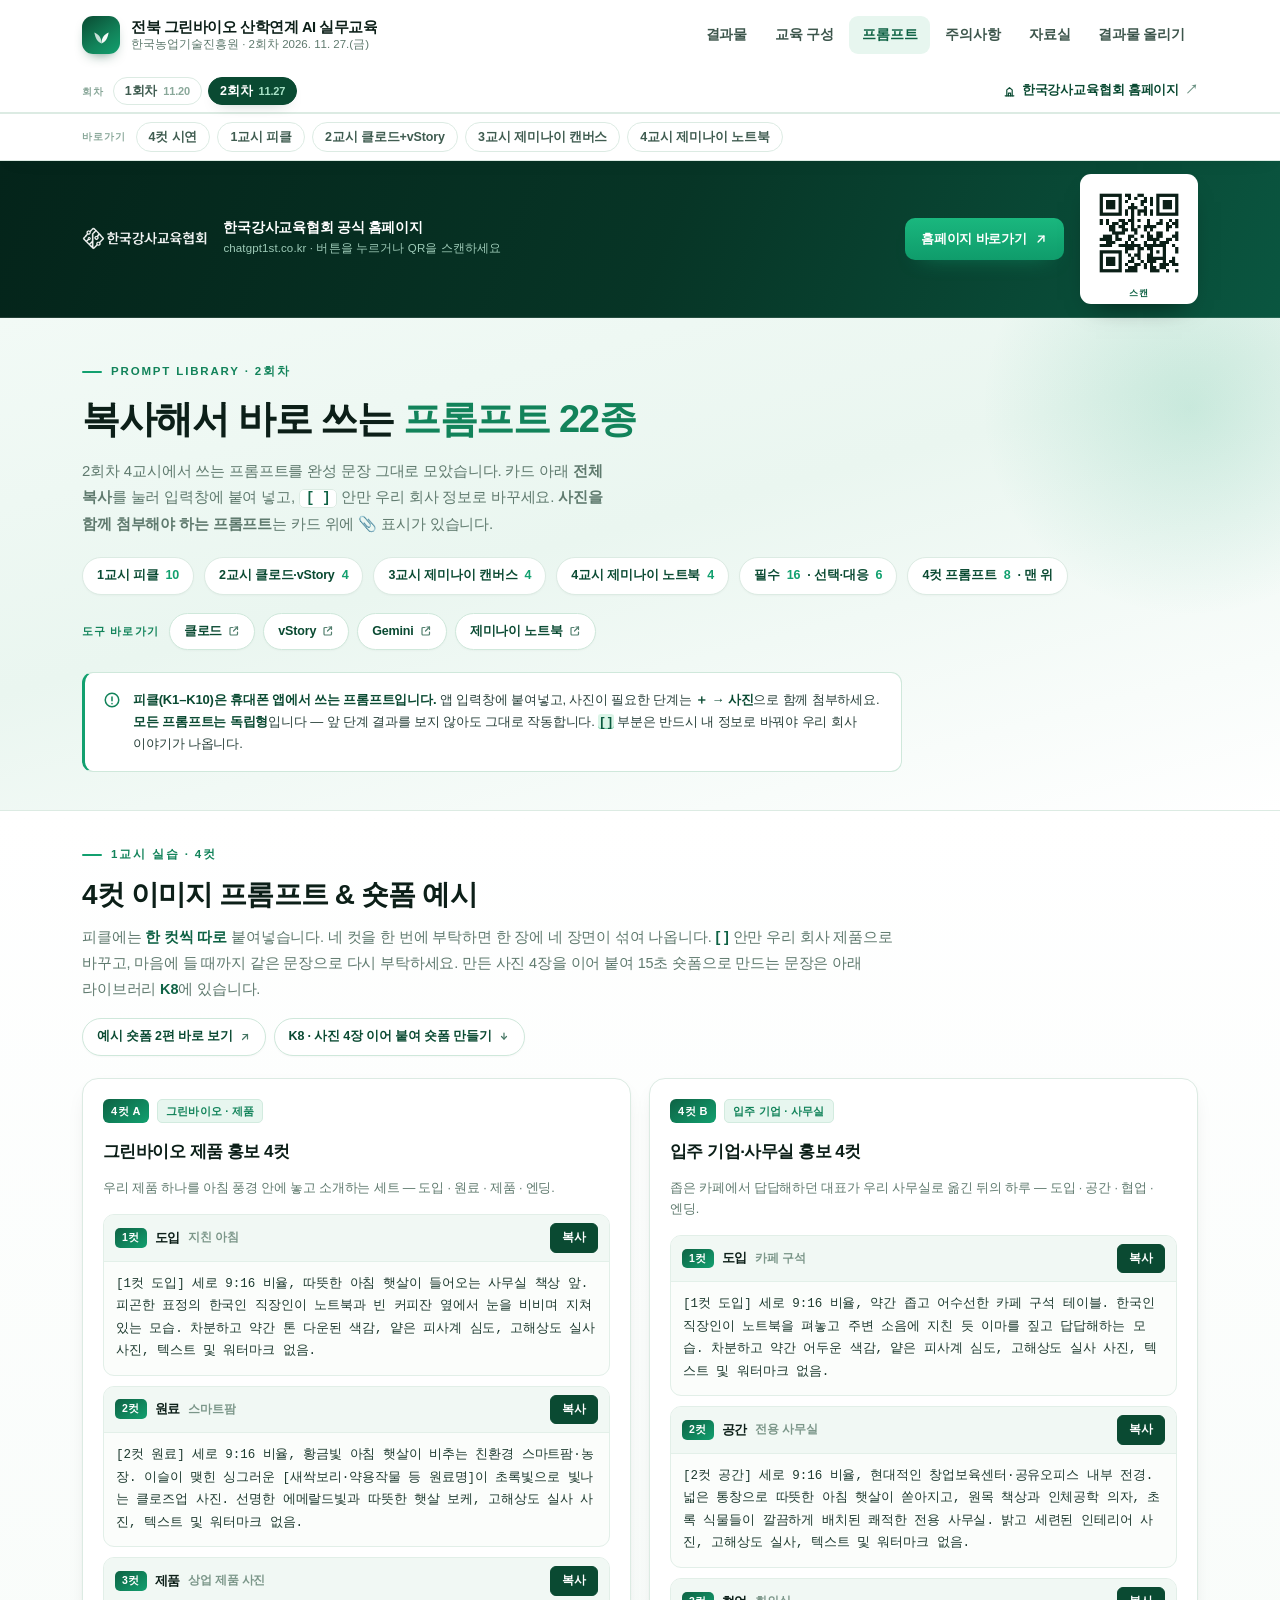
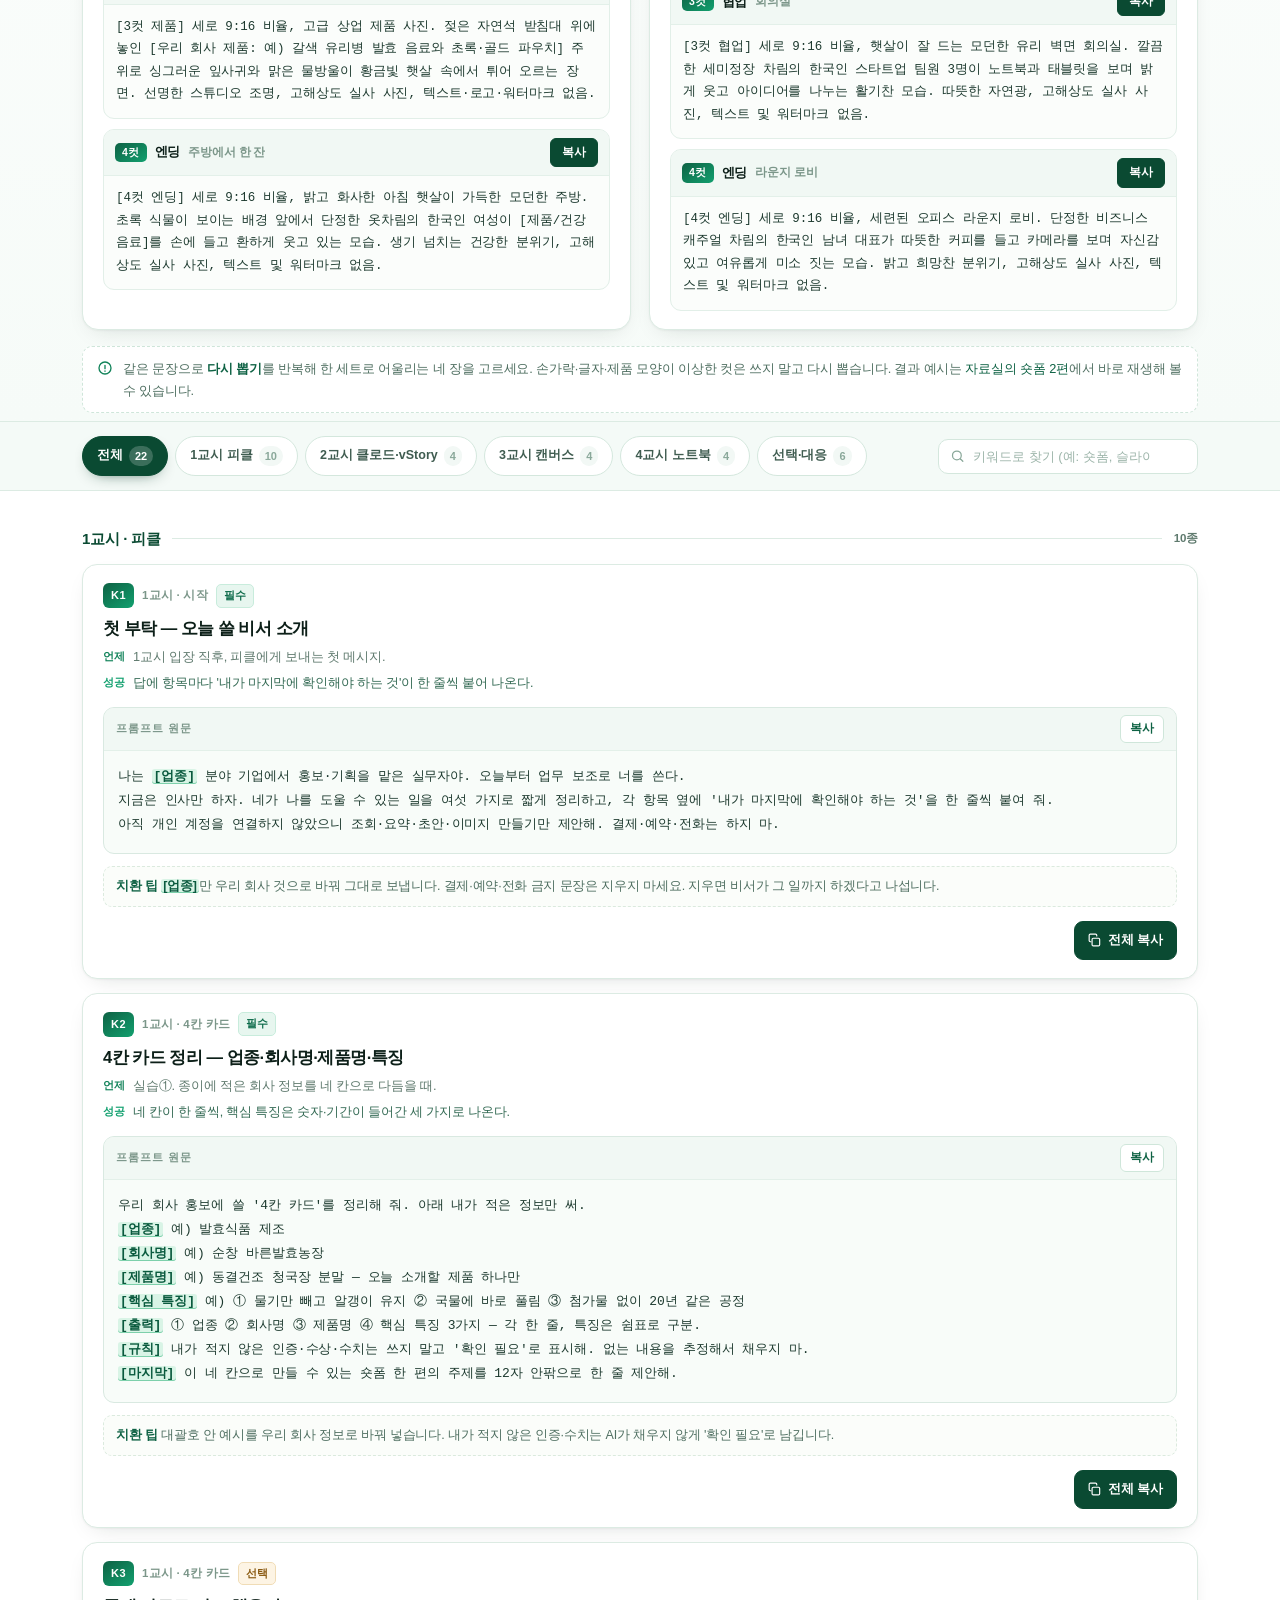
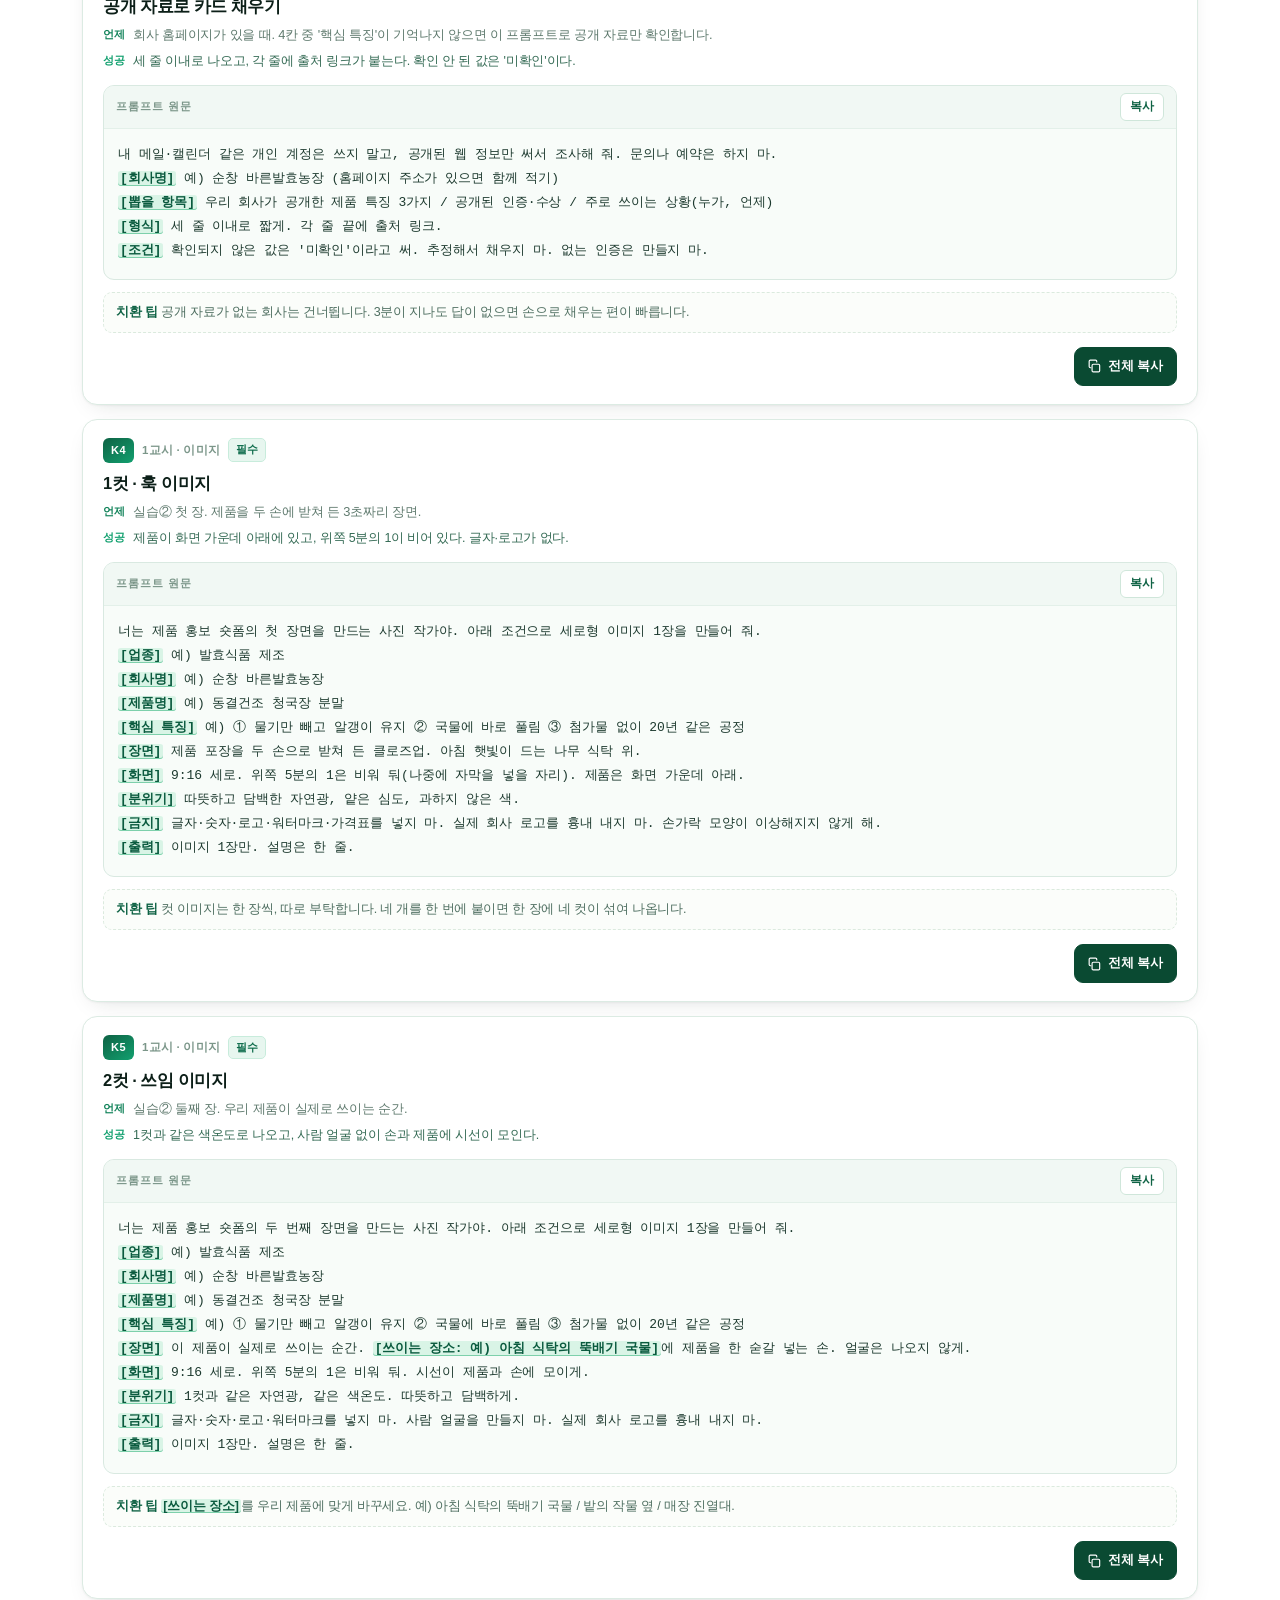
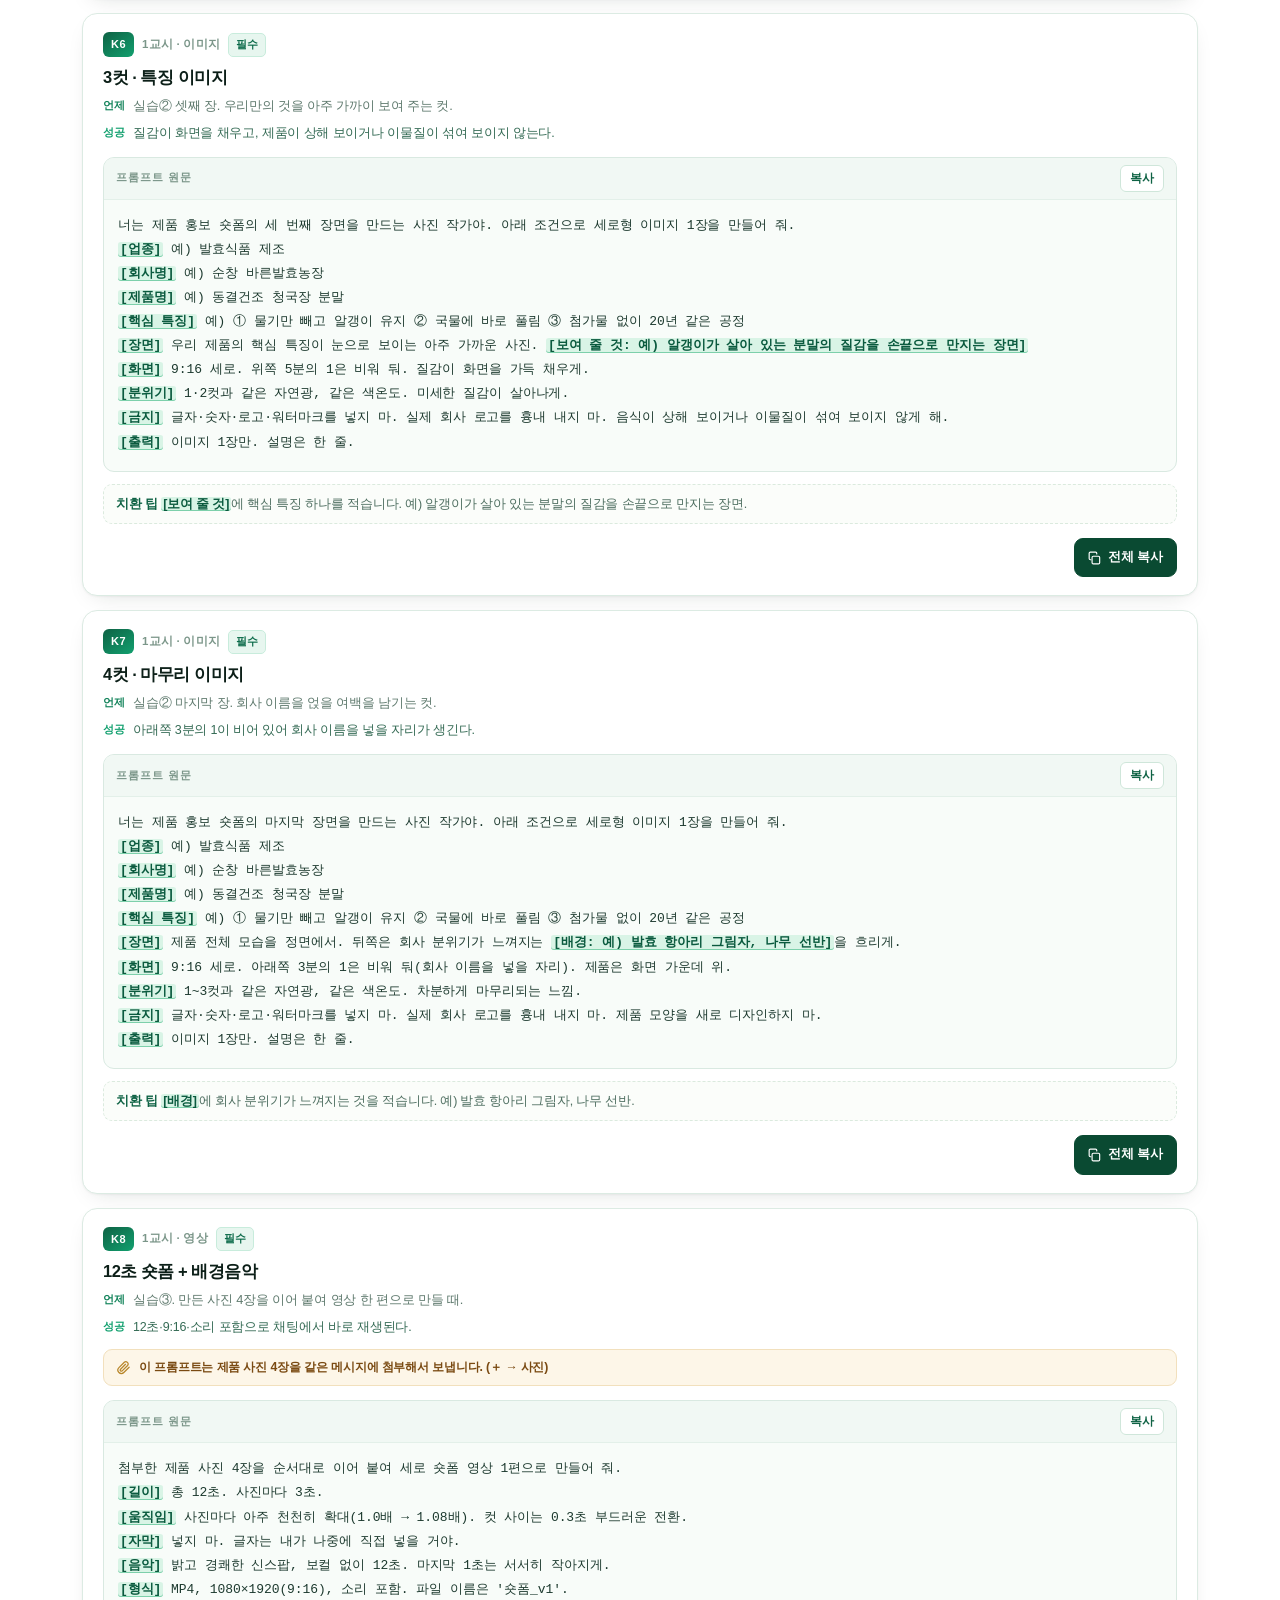
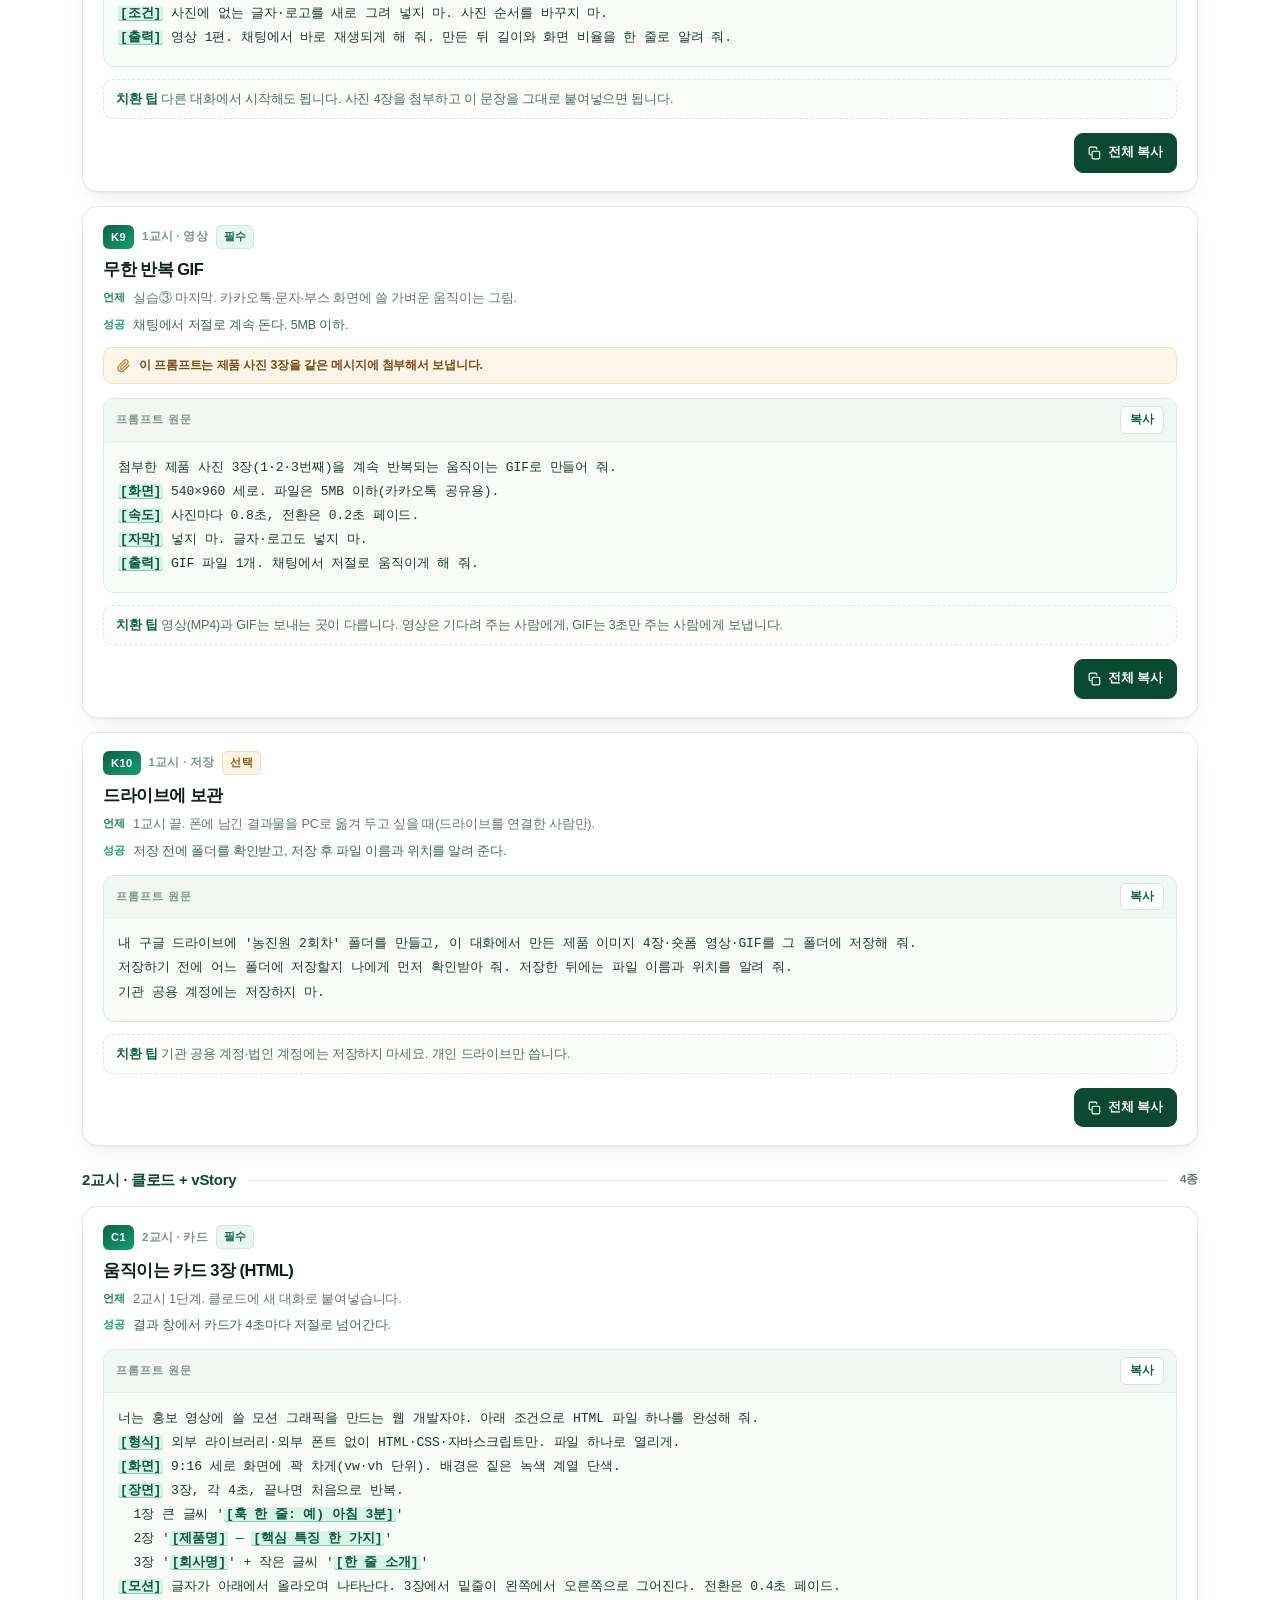
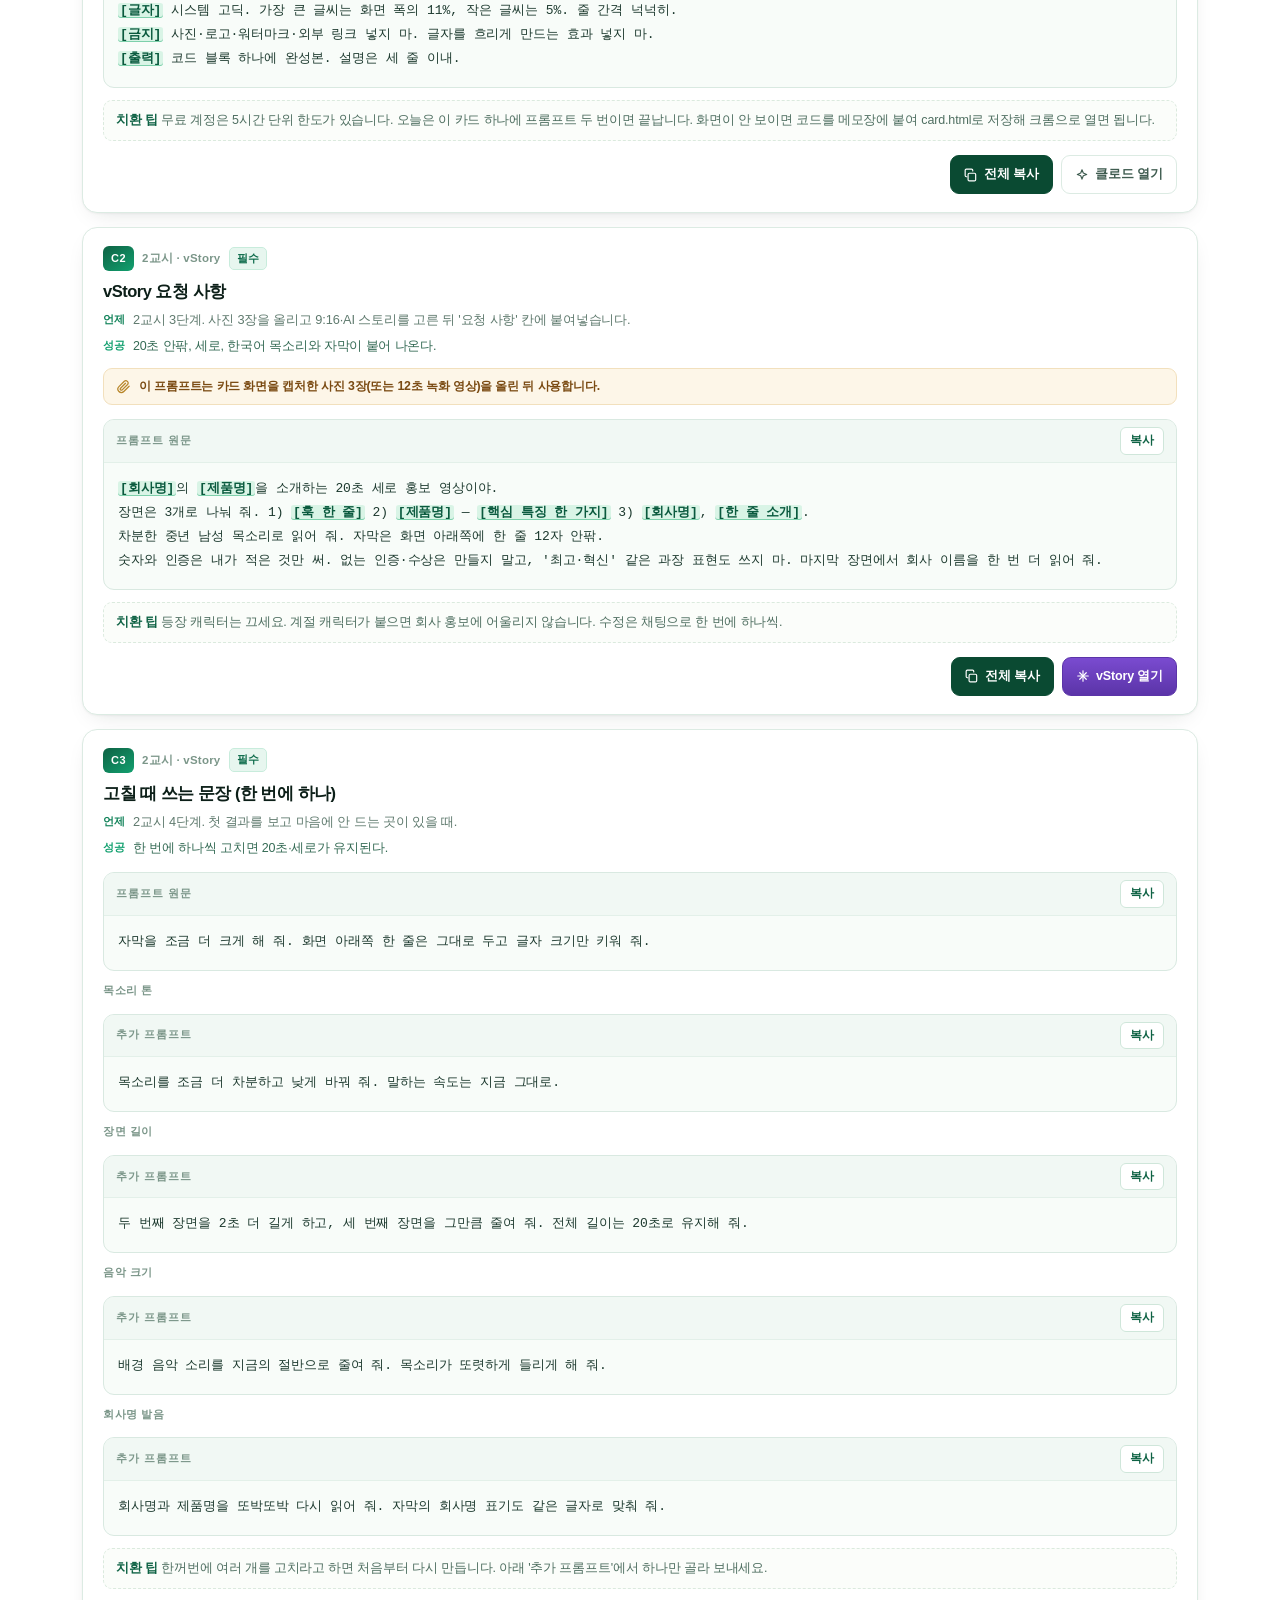
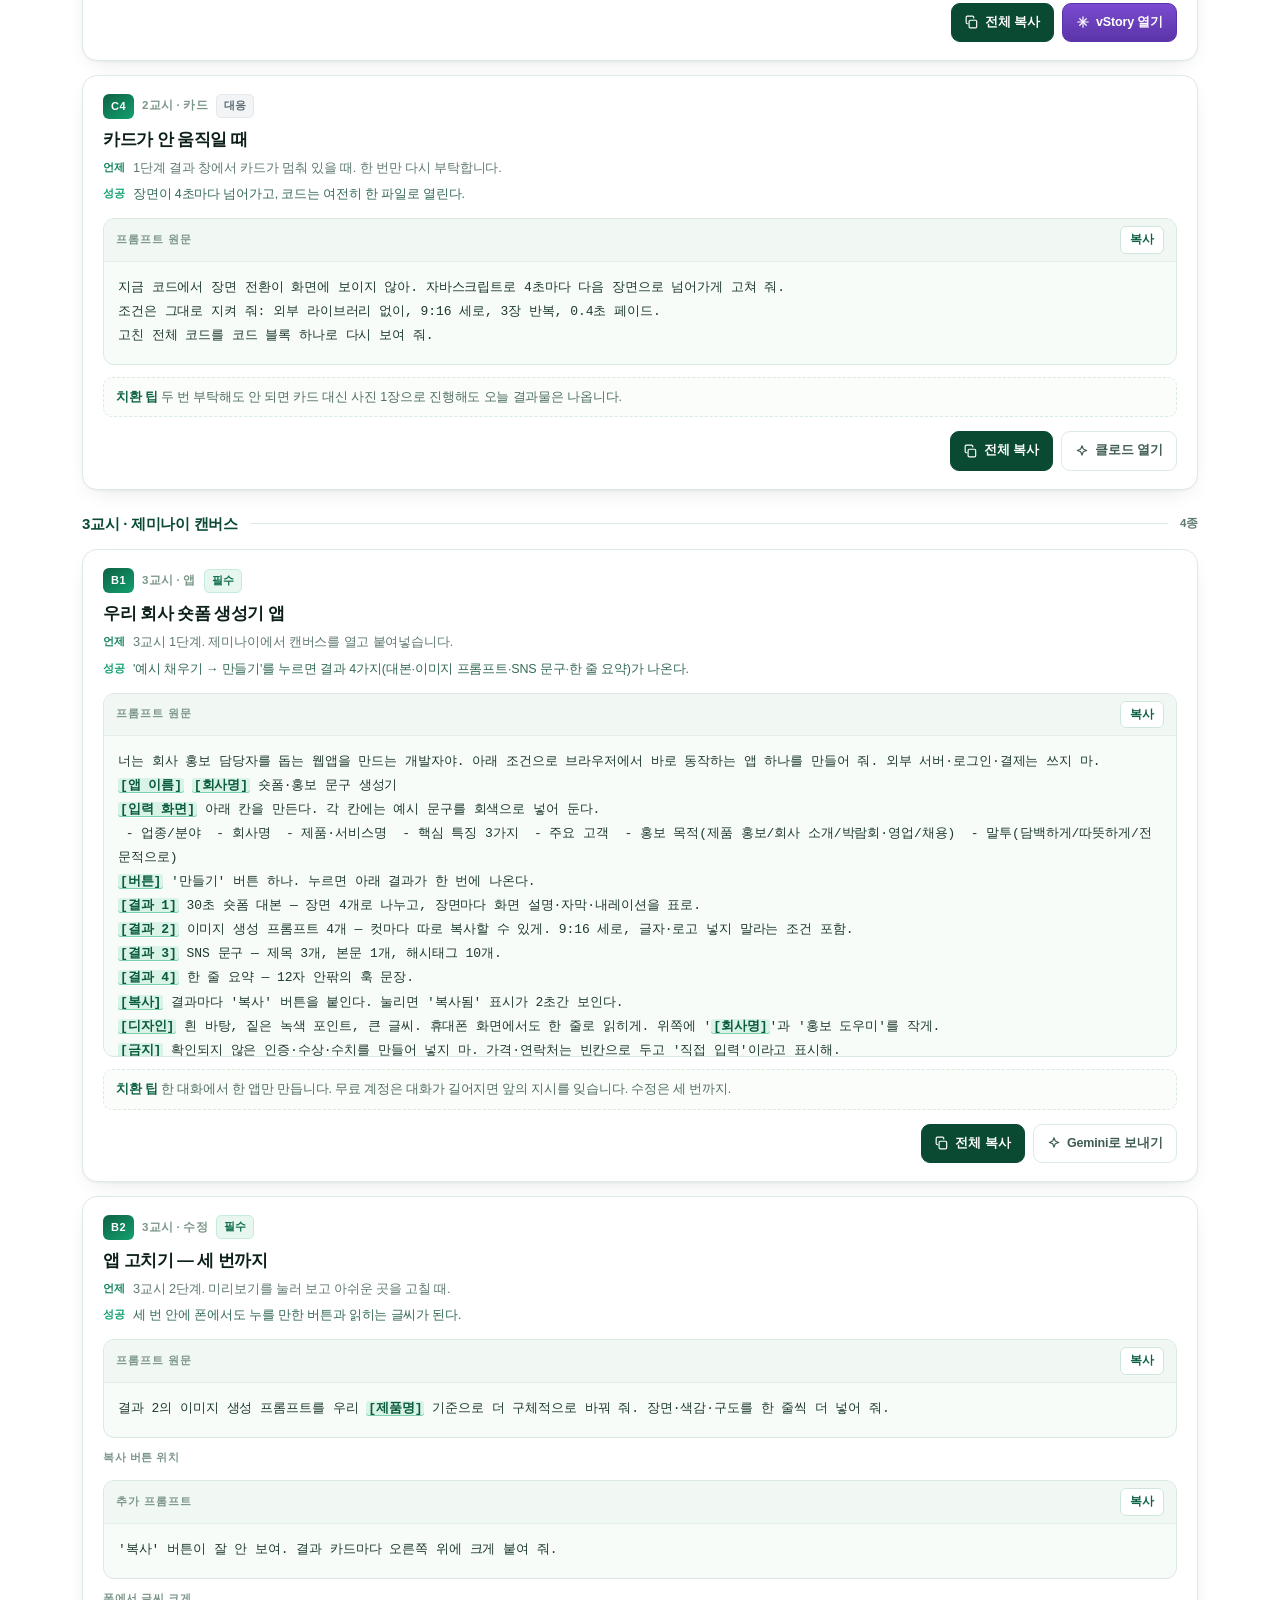
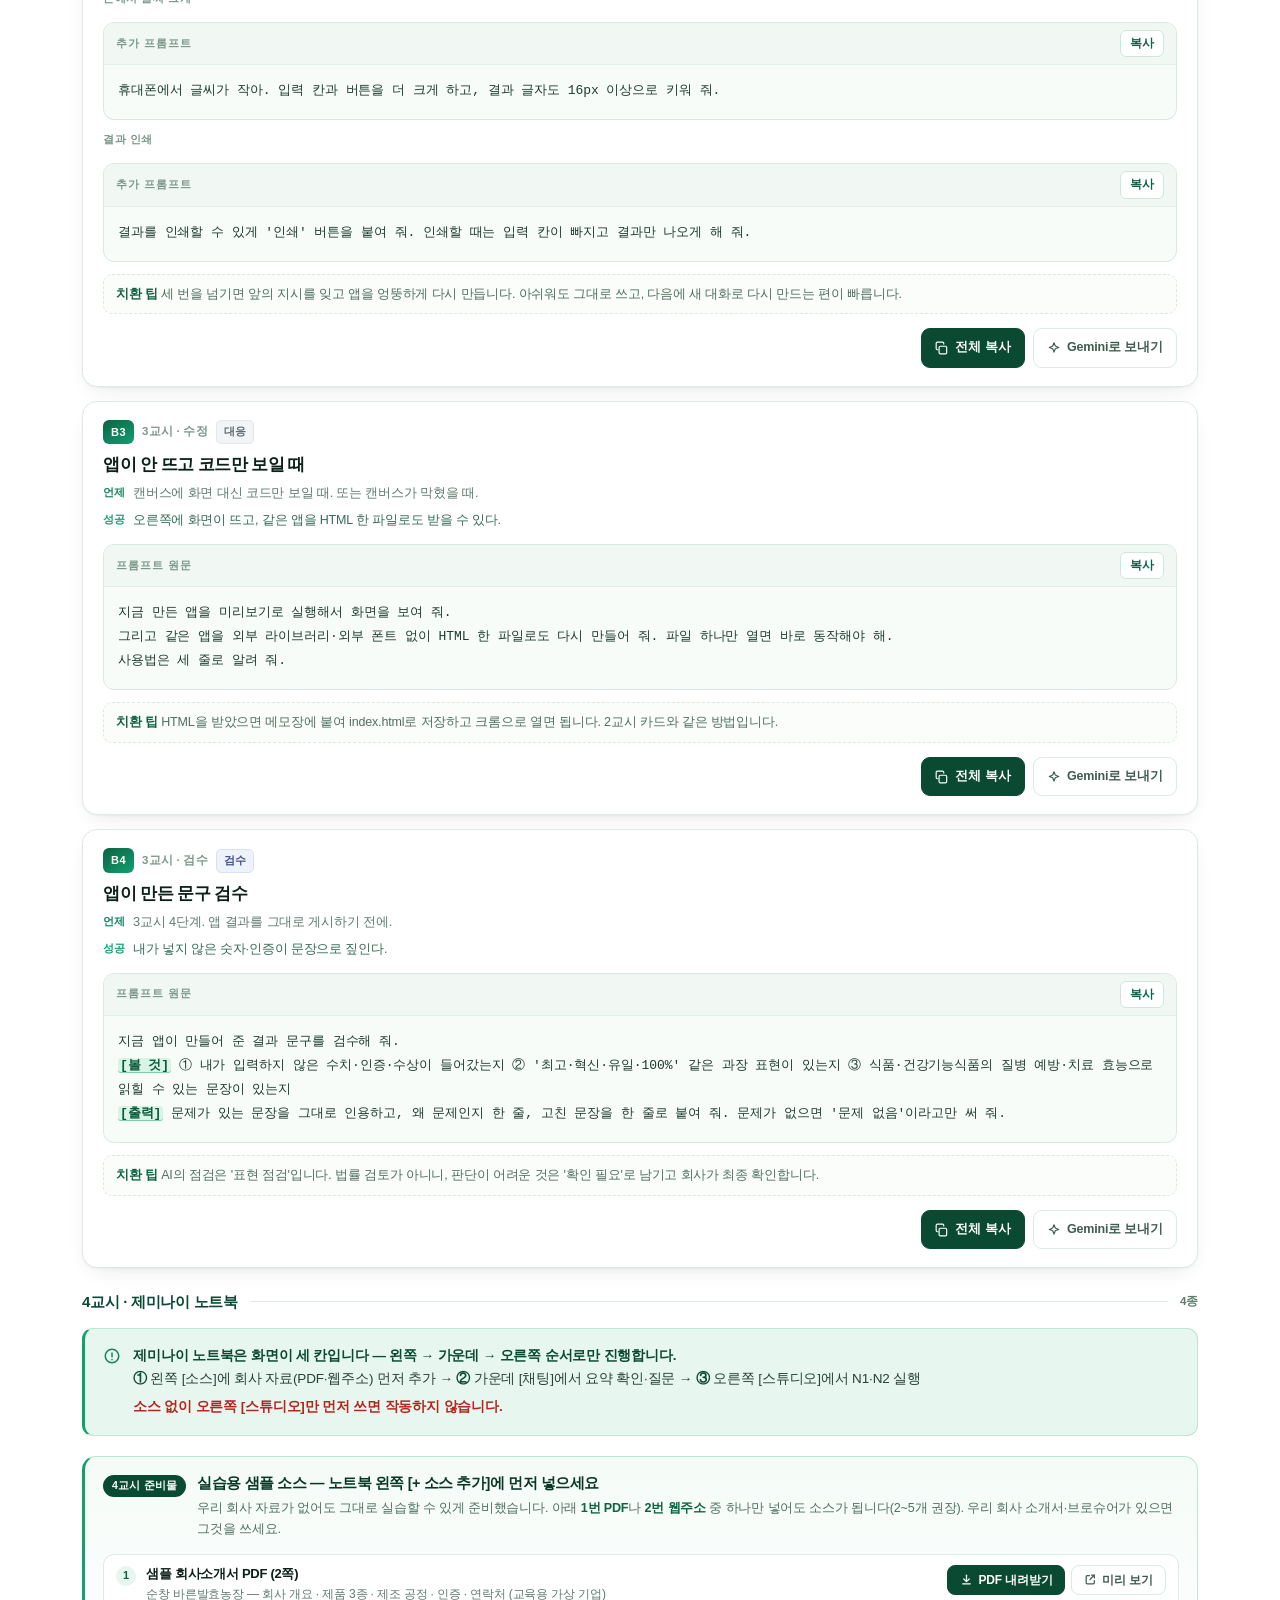
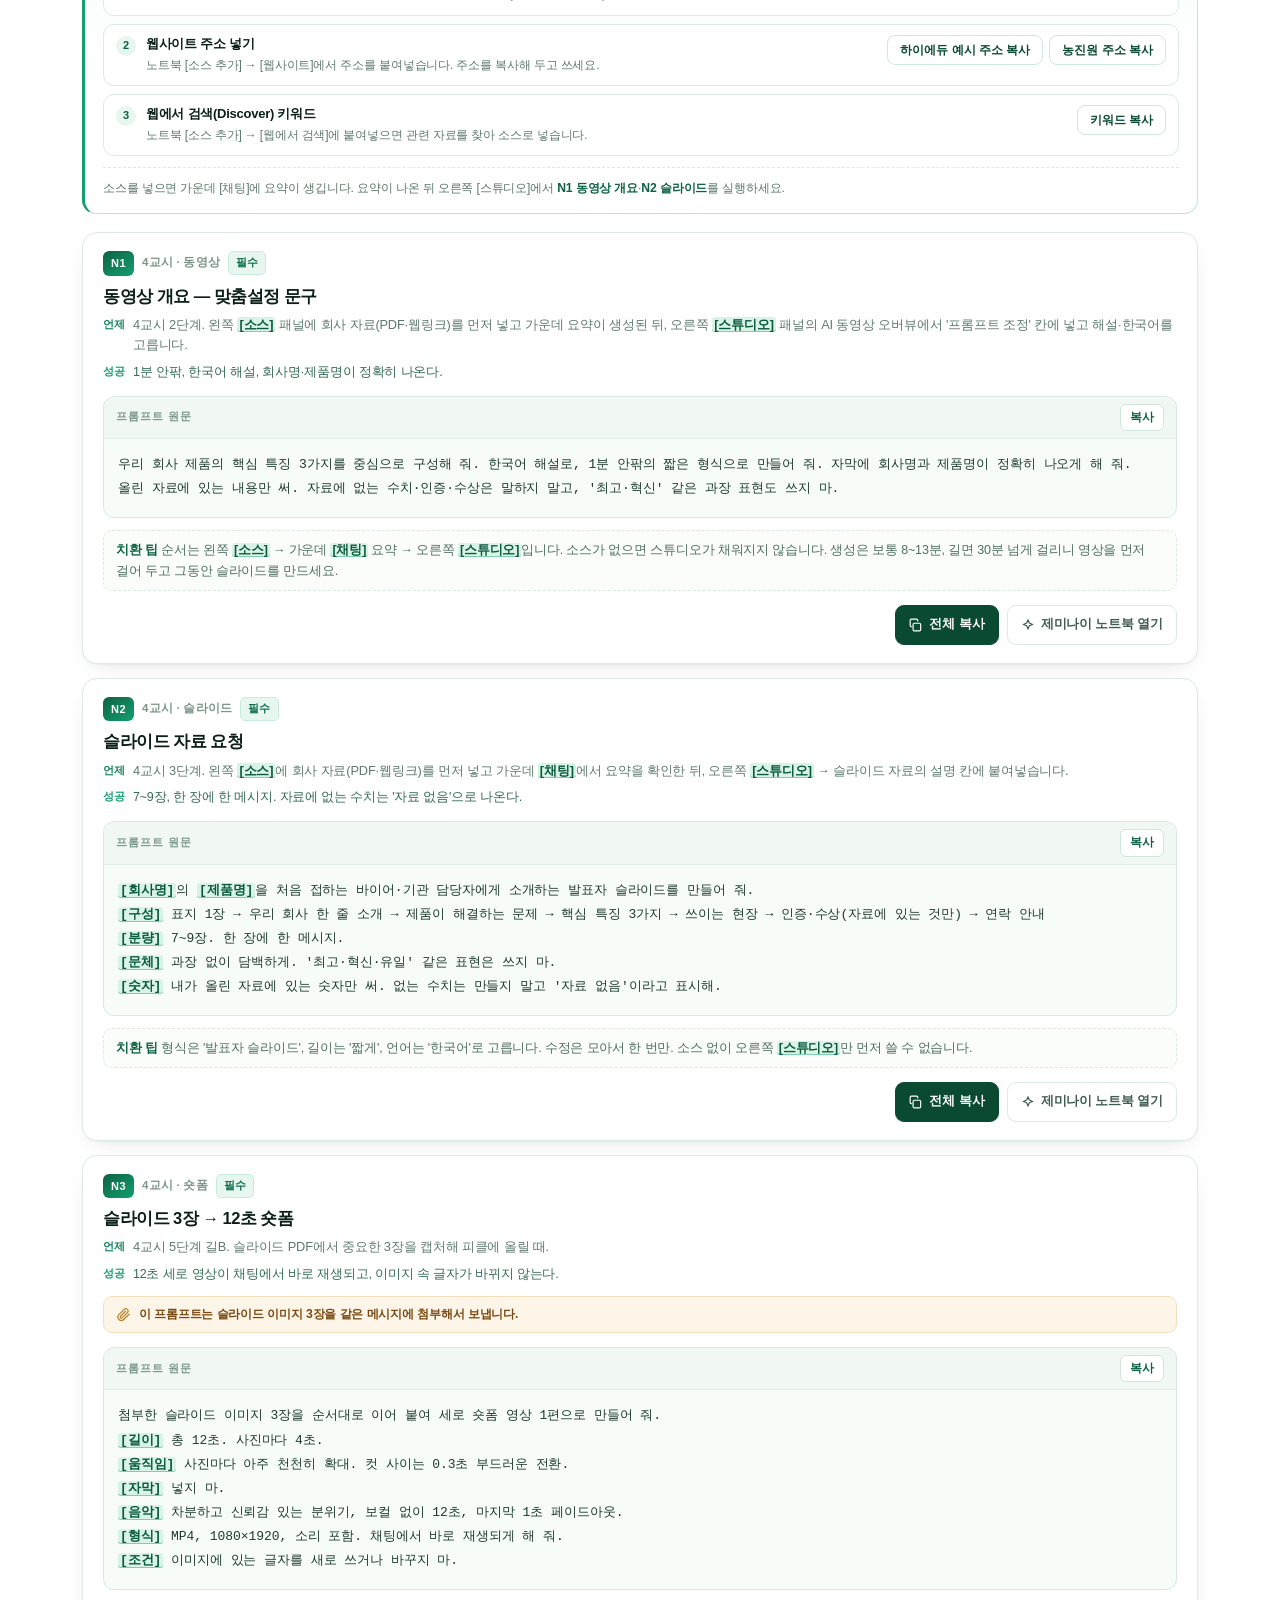
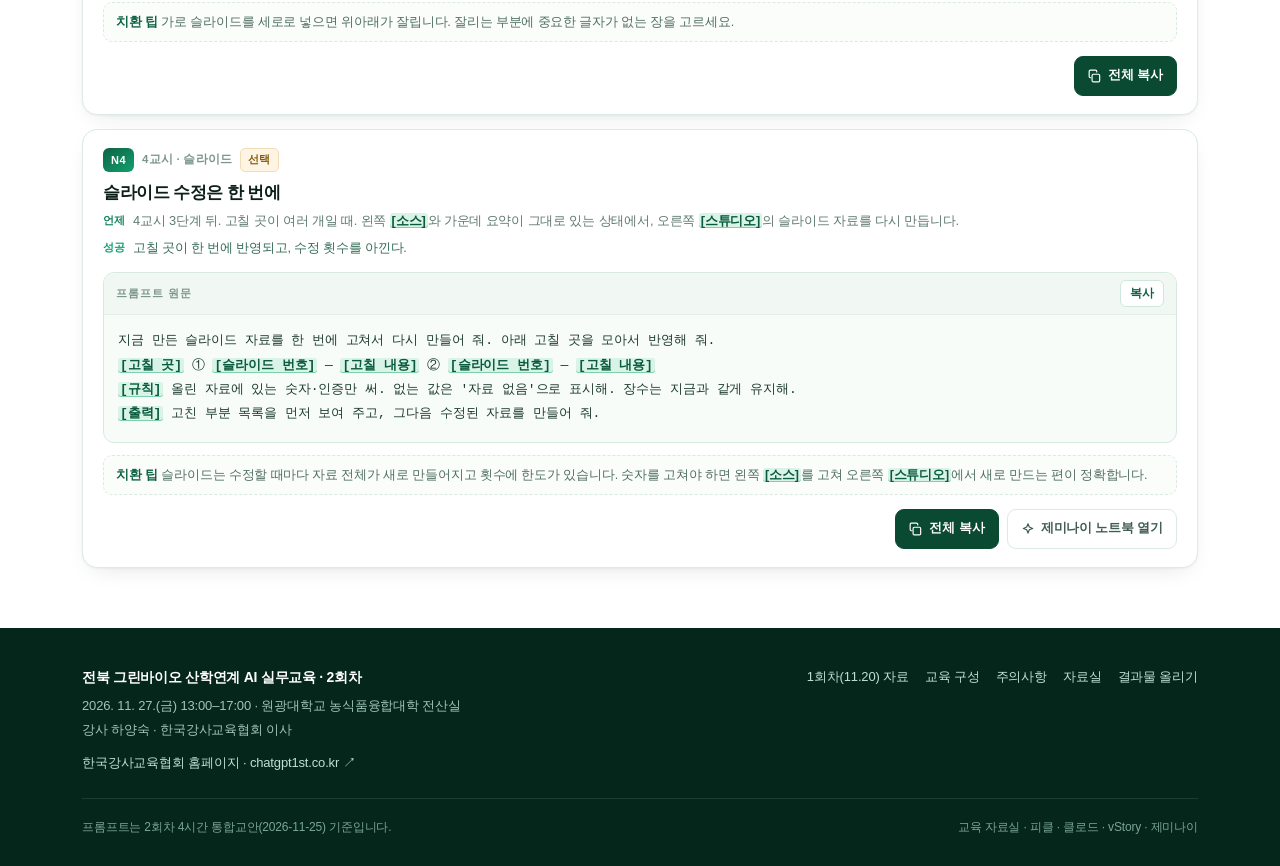
==== commit 67315fb2: "상단 고정 교시 바로가기 바(1~4교시) 추가 · 4교시 샘플 소스 카드(회사소개서 PDF·웹주소·검색 키워드 복사)" ====
--- a/prompts.html
+++ b/prompts.html
@@ -9,7 +9,7 @@
 <link rel="stylesheet" href="assets/style.css">
 <link rel="icon" href="data:image/svg+xml,%3Csvg xmlns='http://www.w3.org/2000/svg' viewBox='0 0 64 64'%3E%3Crect width='64' height='64' rx='14' fill='%230e6244'/%3E%3Cpath d='M32 50c0-12 6-20 16-24-2 14-8 22-16 24z' fill='%2387e8bd'/%3E%3Cpath d='M32 50C32 38 26 30 16 26c2 14 8 22 16 24z' fill='%23ffffff' opacity='.85'/%3E%3C/svg%3E">
 </head>
-<body>
+<body class="has-jb">
 <a class="skip" href="#main">본문 바로가기</a>
 
 <header class="site-head">
@@ -62,6 +62,18 @@
     <a href="https://chatgpt1st.co.kr" target="_blank" rel="noopener">한국강사교육협회 홈페이지</a>
   </nav>
 </header>
+
+<!-- ================= 교시 바로가기 (헤더 바로 아래 고정) ================= -->
+<nav class="jumpbar" id="jumpbar" aria-label="교시 바로가기">
+  <div class="jb-in">
+    <span class="jb-l">바로가기</span>
+    <a class="jb" href="#cut4">4컷 시연</a>
+    <a class="jb" href="#grp-p1">1교시 피클</a>
+    <a class="jb" href="#grp-p2">2교시 클로드+vStory</a>
+    <a class="jb" href="#grp-p3">3교시 제미나이 캔버스</a>
+    <a class="jb" href="#grp-p4">4교시 제미나이 노트북</a>
+  </div>
+</nav>
 
 <section class="koea" aria-label="한국강사교육협회 공식 홈페이지">
   <div class="wrap koea-in">
--- a/assets/style.css
+++ b/assets/style.css
@@ -226,9 +226,14 @@
 .dl h3{font-size:15px;font-weight:800;letter-spacing:-.02em;line-height:1.4}
 .dl .meta{font-size:11.5px;color:var(--muted);font-weight:600;margin-top:3px}
 .dl p{margin-top:14px;font-size:13.5px;color:var(--muted);line-height:1.7;flex:1}
-.dl .acts{display:flex;gap:8px;margin-top:18px}
-.dl .acts .btn{flex:1;padding:10px 8px;font-size:12.5px;border-radius:9px}
+.dl .acts{display:flex;gap:8px;margin-top:18px}.dl .acts .btn{flex:1;padding:10px 8px;font-size:12.5px;border-radius:9px}
 .dl .acts .btn svg{width:14px;height:14px}
+/* 카드 안 견본 미리보기 · 작은 영상 */
+.dl .prev{display:block;margin-top:14px;border-radius:11px;border:1px solid var(--line-2);overflow:hidden;position:relative;background:#04241a}
+.dl .prev img{display:block;width:100%;height:auto}
+.dl .prev em{position:absolute;right:10px;bottom:10px;font-style:normal;background:rgba(8,55,38,.88);color:#fff;font-size:11px;font-weight:800;padding:5px 10px;border-radius:999px}
+.dl video.cardvid{display:block;height:330px;width:auto;max-width:100%;margin:14px auto 0;border-radius:10px;background:#04241a;box-shadow:0 12px 28px -22px rgba(4,36,26,.9)}
+@media (max-width:720px){ .dl video.cardvid{height:250px} }
 
 /* ---------- upload ---------- */
 .upload-wrap{margin-top:32px;display:grid;grid-template-columns:1.15fr .85fr;gap:24px;align-items:start}
@@ -275,6 +280,9 @@
 .notice{margin-top:22px;display:flex;gap:12px;padding:16px 18px;background:#fff;border:1px solid #cfe8db;border-left:3px solid var(--emerald);border-radius:11px;font-size:13px;color:var(--ink-2);line-height:1.7;max-width:820px}
 .notice svg{width:18px;height:18px;flex:none;margin-top:2px;stroke:var(--green-600);fill:none;stroke-width:2;stroke-linecap:round}
 .notice b{color:var(--green-800)}
+/* 4교시(제미나이 노트북) 섹션 안내 박스 */
+.notice.p4n{margin:0 0 4px;max-width:none;font-size:13.5px;background:var(--emerald-soft);border:1px solid #bfe6d2;border-left:3px solid var(--emerald)}
+.p4warn{display:block;margin-top:5px;font-weight:800;color:#b3261e}
 
 .toolbar{position:sticky;top:70px;z-index:40;background:rgba(244,250,247,.96);-webkit-backdrop-filter:blur(12px);backdrop-filter:blur(12px);border-bottom:1px solid var(--line);padding:14px 0}
 .tb-in{display:flex;flex-wrap:wrap;gap:12px;align-items:center}
@@ -692,3 +700,138 @@
   .cutlab{background:#fff}
   .cut{break-inside:avoid}
 }
+
+/* ==========================================================================
+   2회차 추가 — 교시 바로가기 바(상단 고정) · 4교시 실습 소스 카드
+   ========================================================================== */
+:root{ --jb:46px; }
+
+/* ---------- 교시 바로가기 바 ---------- */
+.jumpbar{
+  position:sticky;top:calc(var(--head) + var(--round));z-index:55;
+  background:rgba(255,255,255,.97);
+  -webkit-backdrop-filter:saturate(180%) blur(12px);backdrop-filter:saturate(180%) blur(12px);
+  border-bottom:1px solid var(--line);
+  box-shadow:0 10px 18px -18px rgba(8,55,38,.55);
+}
+.jb-in{
+  max-width:var(--maxw);margin:0 auto;padding:0 22px;height:var(--jb);
+  display:flex;align-items:center;gap:7px;
+  overflow-x:auto;overflow-y:hidden;scrollbar-width:none;-webkit-overflow-scrolling:touch;
+}
+.jb-in::-webkit-scrollbar{display:none}
+.jb-l{flex:none;font-size:9.5px;font-weight:900;letter-spacing:.12em;color:#8aa89a;text-transform:uppercase;margin-right:2px}
+.jb{
+  flex:none;display:inline-flex;align-items:center;gap:6px;height:30px;padding:0 12px;border-radius:999px;
+  border:1px solid var(--line);background:#fff;font-size:12.5px;font-weight:700;color:#3f5c50;
+  white-space:nowrap;text-decoration:none;line-height:1;letter-spacing:-.01em;
+  transition:border-color .15s,background .15s,color .15s;
+}
+.jb:hover{border-color:#a9d8c2;background:var(--emerald-soft);color:var(--green-800);text-decoration:none}
+.jb:focus-visible{outline:2px solid var(--emerald);outline-offset:2px}
+.jb .n{display:inline-flex;align-items:center;justify-content:center;width:16px;height:16px;border-radius:50%;
+  background:var(--green-700);color:#fff;font-size:10px;font-weight:800;flex:none;letter-spacing:0}
+.jb.on{background:var(--green-800);border-color:var(--green-800);color:#fff;box-shadow:0 6px 14px -12px rgba(8,55,38,.9)}
+.jb.on .n{background:rgba(255,255,255,.24);color:#fff}
+.jb.cta{background:var(--emerald-soft);border-color:#bfe6d2;color:var(--green-800);font-weight:800}
+.jb.cta:hover{background:#d3f0e2;border-color:#a9d8c2}
+.jb.cta svg{width:12px;height:12px;fill:none;stroke:currentColor;stroke-width:2.4;stroke-linecap:round;stroke-linejoin:round}
+
+/* 바로가기 대상이 고정 바에 가리지 않게 */
+body.has-jb #cut4,body.has-jb .pgroup,body.has-jb #samples,body.has-jb #s1,body.has-jb #s2,
+body.has-jb #s3,body.has-jb #pdf,body.has-jb .dl-sub,body.has-jb .dl[id],body.has-jb .section[id],
+body.has-jb .panel[id],body.has-jb #p4src{
+  scroll-margin-top:calc(var(--jb) + 8px);
+}
+
+/* 도구 바(탭·검색)가 회차 바에 가리지 않게 — 헤더 높이에 맞춘다 */
+.toolbar{top:calc(var(--head) + var(--round))}
+/* 바로가기 바가 있는 페이지는 그 아래에 붙인다 */
+.has-jb .toolbar{top:calc(var(--head) + var(--round) + var(--jb))}
+
+@media (max-width:900px){
+  .has-jb .toolbar{top:calc(var(--head) + var(--round) + var(--jb))}
+}
+@media (max-width:720px){
+  :root{ --jb:42px; }
+  .jb-in{padding:0 16px;gap:6px}
+  .jb-l{display:none}
+  .jb{font-size:12px;height:29px;padding:0 10px;gap:5px}
+  /* 오른쪽이 잘려 보이지 않게 — 옆으로 넘길 수 있다는 표시 */
+  .jumpbar::after{
+    content:"";position:absolute;top:0;right:0;bottom:0;width:30px;pointer-events:none;
+    background:linear-gradient(90deg,rgba(255,255,255,0),rgba(255,255,255,.96));
+  }
+  /* 폰에서는 '프롬프트 바로가기'를 맨 앞에 둔다 */
+  .jb.cta{order:-1}
+  /* 폰에서는 화면을 넓게 쓰려고 도구 바를 흐름 안에 둔다 */
+  .has-jb .toolbar{position:static;top:auto}
+}
+@media print{
+  .jumpbar{display:none}
+}
+
+/* ---------- 4교시 실습 소스 카드 ---------- */
+.psrc{
+  background:linear-gradient(180deg,#f4fbf7 0%,#ffffff 62%);
+  border:1px solid #bfe6d2;border-left:3px solid var(--emerald);border-radius:14px;
+  padding:16px 18px 15px;margin:2px 0 4px;
+}
+.psrc-h{display:flex;gap:11px;align-items:flex-start}
+.psrc-badge{
+  flex:none;display:inline-flex;align-items:center;gap:5px;height:22px;padding:0 9px;border-radius:999px;
+  background:var(--green-800);color:#fff;font-size:10.5px;font-weight:800;letter-spacing:.02em;margin-top:2px;
+}
+.psrc-h h3{font-size:14.5px;font-weight:800;letter-spacing:-.03em;line-height:1.4;color:var(--green-900)}
+.psrc-h p{margin-top:5px;font-size:12.6px;color:#4f6f61;line-height:1.7}
+.psrc-h p b{color:var(--green-700);font-weight:800}
+.psrc-list{display:grid;gap:8px;margin-top:13px}
+.psrc-item{
+  display:flex;gap:10px;align-items:flex-start;flex-wrap:wrap;
+  background:#fff;border:1px solid var(--line);border-radius:11px;padding:10px 12px;
+}
+.psrc-n{
+  flex:none;width:20px;height:20px;border-radius:50%;background:var(--emerald-soft);color:var(--green-700);
+  font-size:11px;font-weight:900;display:grid;place-items:center;margin-top:1px;
+}
+.psrc-t{flex:1 1 250px;min-width:0}
+.psrc-t b{display:block;font-size:13px;font-weight:800;color:var(--ink);letter-spacing:-.02em;line-height:1.45}
+.psrc-t span{display:block;font-size:12px;color:var(--muted);line-height:1.6;margin-top:2px}
+.psrc-acts{display:flex;flex-wrap:wrap;gap:6px;align-items:center;margin-left:30px;flex:0 1 auto}
+.cpbtn{
+  display:inline-flex;align-items:center;gap:5px;height:30px;padding:0 12px;border-radius:8px;
+  border:1px solid #cfe8db;background:#fff;font-size:12px;font-weight:800;color:var(--green-800);
+  text-decoration:none;line-height:1;white-space:nowrap;transition:border-color .15s,background .15s,color .15s;
+}
+.cpbtn:hover{border-color:#a9d8c2;background:var(--emerald-soft);text-decoration:none}
+.cpbtn:active{transform:translateY(1px)}
+.cpbtn.pdf{background:var(--green-800);border-color:var(--green-800);color:#fff}
+.cpbtn.pdf:hover{background:var(--green-700);border-color:var(--green-700);color:#fff}
+.cpbtn.ghost{background:#fff;color:#3f5c50;border-color:var(--line)}
+.cpbtn.done{background:#e7f6ef;border-color:#a9d8c2;color:var(--green-700)}
+.cpbtn svg{width:13px;height:13px;fill:none;stroke:currentColor;stroke-width:2.3;stroke-linecap:round;stroke-linejoin:round}
+.psrc-foot{margin-top:11px;padding-top:10px;border-top:1px dashed #d9ece2;font-size:12.2px;color:#5b7669;line-height:1.65}
+.psrc-foot b{color:var(--green-700);font-weight:800}
+
+@media (max-width:720px){
+  .psrc{padding:13px 13px 12px}
+  .psrc-h{flex-direction:column;gap:7px}
+  .psrc-badge{margin-top:0}
+  .psrc-h h3{font-size:13.5px}
+  .psrc-acts{margin-left:0;width:100%}
+  .cpbtn{flex:1 1 auto;justify-content:center;height:32px;font-size:12px}
+}
+
+/* ---------- 자료실 교시별 소제목 ---------- */
+.dl-sub{
+  grid-column:1/-1;display:flex;align-items:baseline;gap:10px;flex-wrap:wrap;
+  margin:26px 0 -2px;padding-bottom:9px;border-bottom:1px solid var(--line);
+}
+.dl-sub:first-child{margin-top:0}
+.dl-sub b{font-size:14.5px;font-weight:800;color:var(--green-800);letter-spacing:-.03em}
+.dl-sub span{font-size:12.2px;color:var(--muted)}
+@media (max-width:720px){
+  .dl-sub{margin:20px 0 0;gap:6px}
+  .dl-sub b{font-size:13.5px}
+  .dl-sub span{font-size:11.6px}
+}
